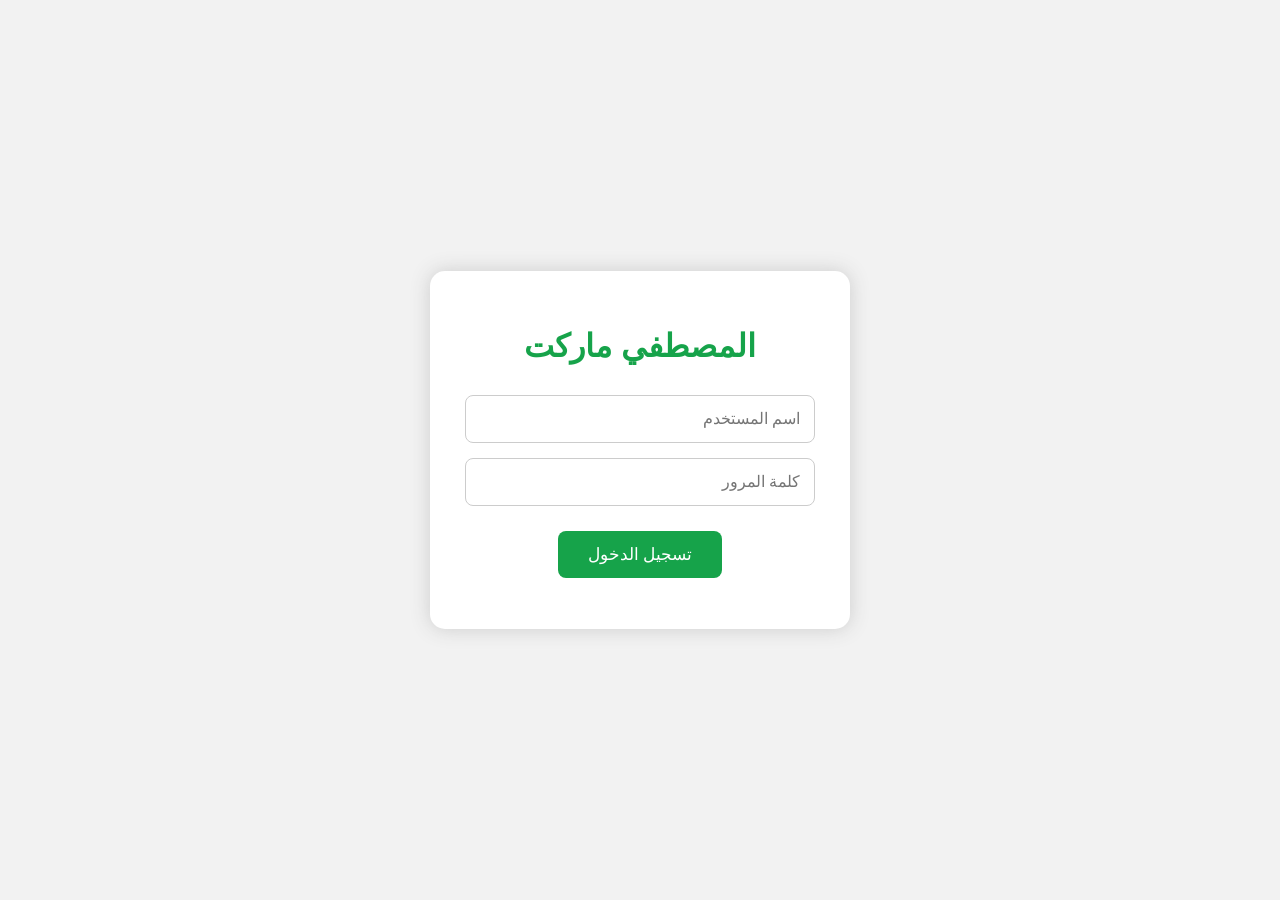
==== index.html @ 087a74c9 "Add files via upload" ====
<!DOCTYPE html>
<html lang="ar" dir="rtl">

<head>
    <meta charset="UTF-8">
    <meta name="viewport" content="width=device-width, initial-scale=1.0">

    <title>المصطفي ماركت</title>

    <link rel="icon" type="image/png" href="sky.png">
    <link rel="stylesheet" href="style.css">
</head>

<body>

    <div class="login-box">

        <h1>المصطفي ماركت</h1>

        <input
            type="text"
            id="username"
            placeholder="اسم المستخدم"
        >

        <input
            type="password"
            id="password"
            placeholder="كلمة المرور"
        >

        <button onclick="login()">
            تسجيل الدخول
        </button>

        <p id="message"></p>

    </div>

    <script src="script.js"></script>

</body>

</html>
---- style.css ----
body {
    margin: 0;
    font-family: Arial, sans-serif;
    background-color: #f2f2f2;

    min-height: 100vh;

    display: flex;
    justify-content: center;
    align-items: center;
}

.login-box {
    background-color: white;
    width: 350px;
    padding: 35px;
    border-radius: 15px;
    box-shadow: 0 0 20px #ccc;
    text-align: center;
}

.login-box h1 {
    color: #16a34a;
    margin-bottom: 30px;
}

input {
    display: block;
    width: 100%;
    box-sizing: border-box;
    margin: 15px 0;
    padding: 14px;
    font-size: 16px;
    border: 1px solid #ccc;
    border-radius: 8px;
    outline: none;
}

input:focus {
    border-color: #16a34a;
}

button {
    background-color: #16a34a;
    color: white;
    border: none;
    padding: 13px 30px;
    font-size: 17px;
    border-radius: 8px;
    cursor: pointer;
    margin-top: 10px;
}

button:hover {
    background-color: #15803d;
}

#message {
    margin-top: 15px;
}
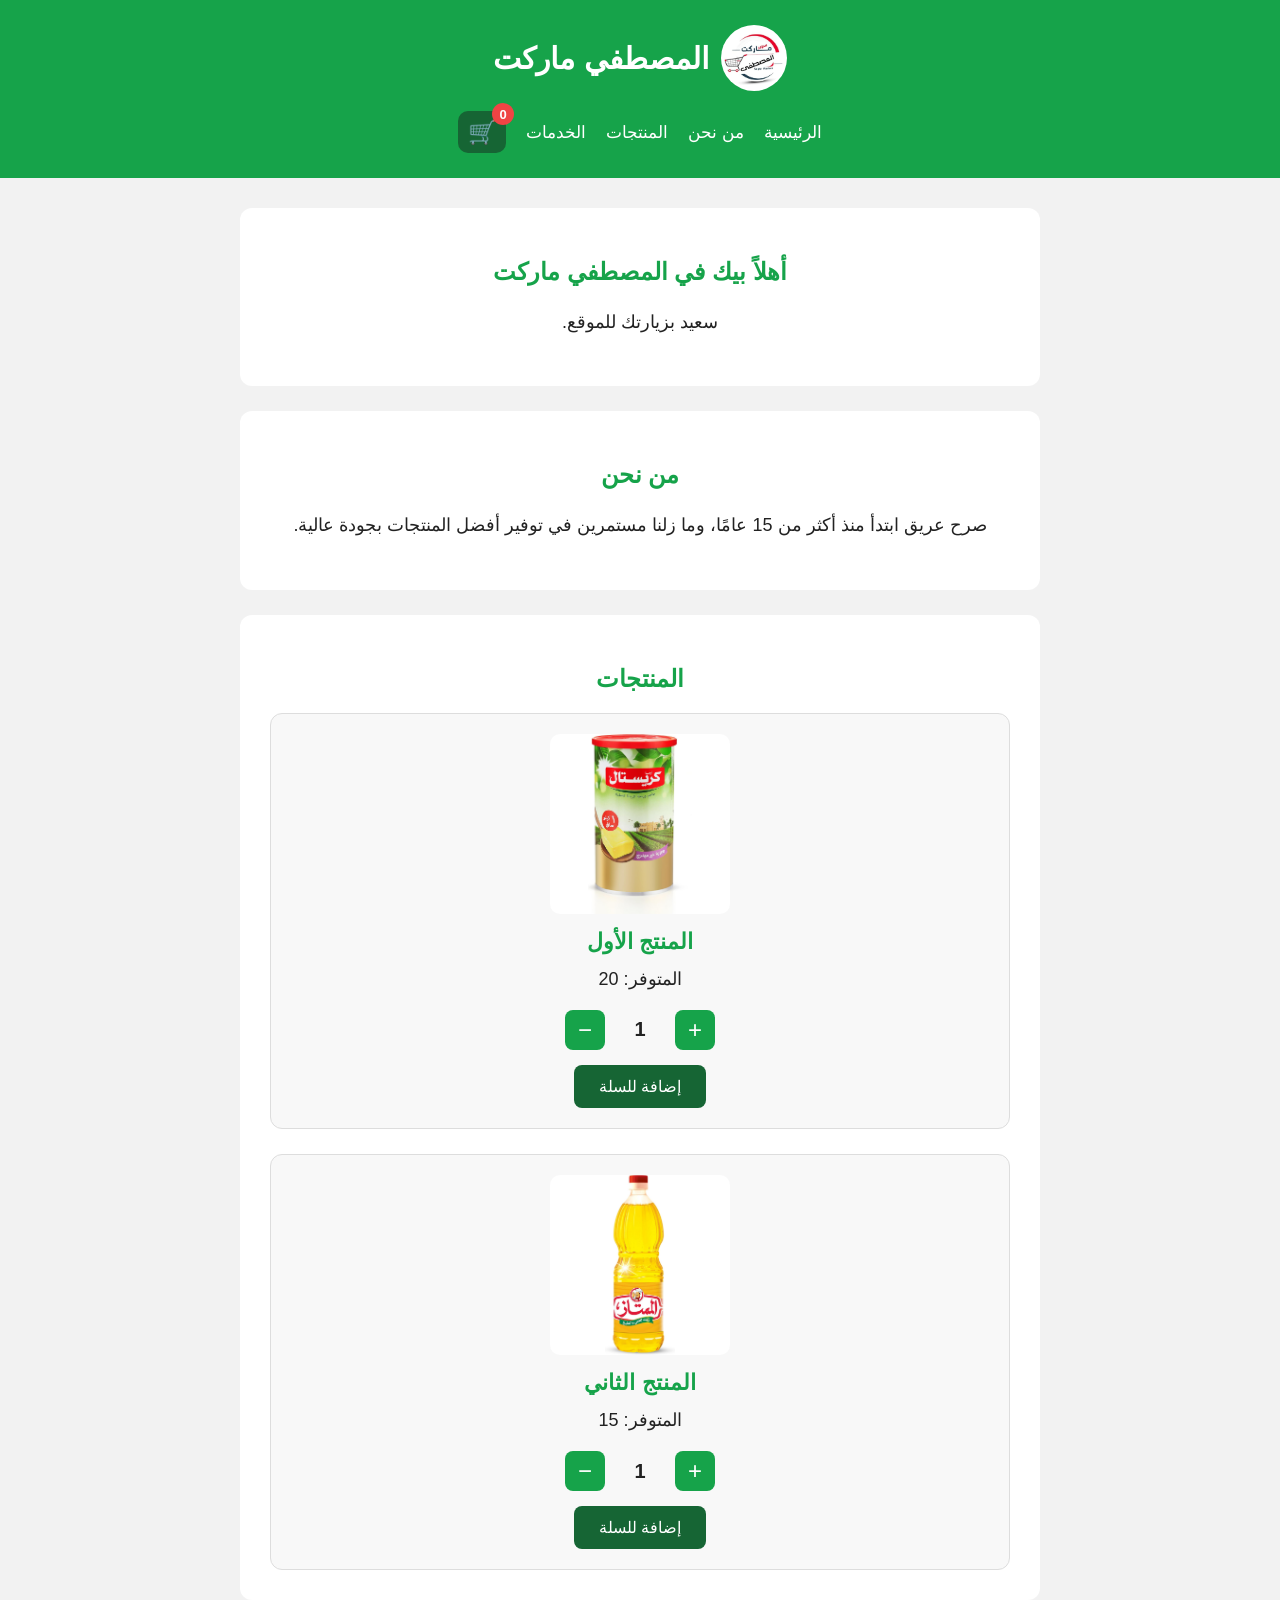
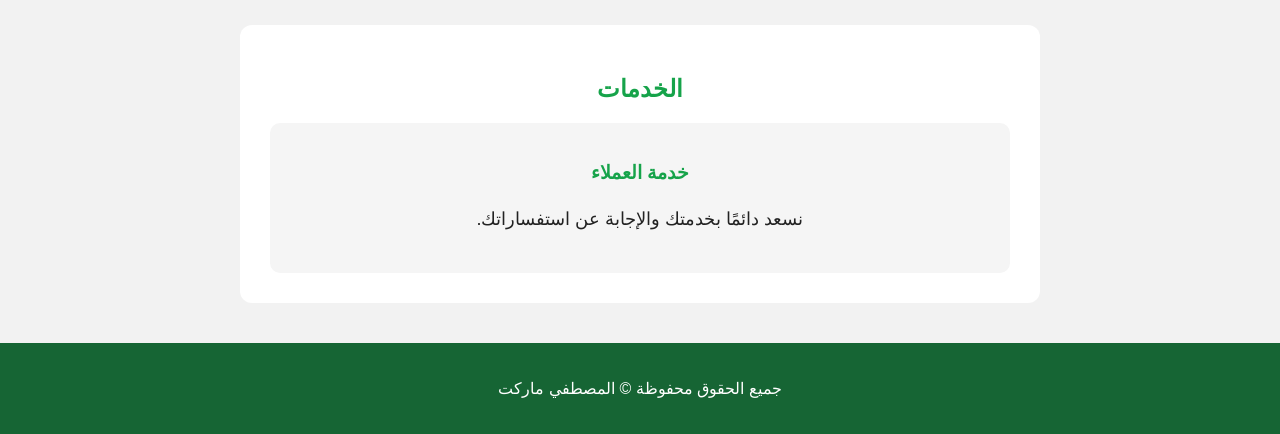
==== commit c1156ed0: "Add files via upload" ====
--- a/index.html
+++ b/index.html
@@ -7,37 +7,753 @@
 
     <title>المصطفي ماركت</title>
 
-    <link rel="icon" type="image/png" href="sky.png">
-    <link rel="stylesheet" href="style.css">
+    <link rel="stylesheet" href="home.css">
 </head>
 
 <body>
 
-    <div class="login-box">
-
-        <h1>المصطفي ماركت</h1>
-
-        <input
-            type="text"
-            id="username"
-            placeholder="اسم المستخدم"
+    <!-- =========================
+         رأس الموقع
+    ========================== -->
+
+    <header>
+
+        <div class="site-title">
+
+            <img
+                src="logo.png"
+                alt="لوجو المصطفي ماركت"
+            >
+
+            <h1>
+                المصطفي ماركت
+            </h1>
+
+        </div>
+
+
+        <nav>
+
+            <a href="#home">
+                الرئيسية
+            </a>
+
+            <a href="#about">
+                من نحن
+            </a>
+
+            <a href="#products">
+                المنتجات
+            </a>
+
+            <a href="#services">
+                الخدمات
+            </a>
+
+
+            <!-- السلة -->
+
+            <button
+                class="cart-icon"
+                onclick="openCart()"
+            >
+
+                🛒
+
+                <span id="cart-count">
+                    0
+                </span>
+
+            </button>
+
+        </nav>
+
+    </header>
+
+
+    <main>
+
+        <!-- =========================
+             الرئيسية
+        ========================== -->
+
+        <section
+            id="home"
+            class="box"
         >
 
-        <input
-            type="password"
-            id="password"
-            placeholder="كلمة المرور"
+            <h2>
+                أهلاً بيك في المصطفي ماركت
+            </h2>
+
+            <p>
+                سعيد بزيارتك للموقع.
+            </p>
+
+        </section>
+
+
+        <!-- =========================
+             من نحن
+        ========================== -->
+
+        <section
+            id="about"
+            class="box"
         >
 
-        <button onclick="login()">
-            تسجيل الدخول
-        </button>
-
-        <p id="message"></p>
+            <h2>
+                من نحن
+            </h2>
+
+            <p>
+                صرح عريق ابتدأ منذ أكثر من 15 عامًا،
+                وما زلنا مستمرين في توفير أفضل المنتجات بجودة عالية.
+            </p>
+
+        </section>
+
+
+        <!-- =========================
+             المنتجات
+        ========================== -->
+
+        <section
+            id="products"
+            class="box"
+        >
+
+            <h2>
+                المنتجات
+            </h2>
+
+
+            <div class="products-container">
+
+
+                <!-- المنتج الأول -->
+
+                <div class="product">
+
+                    <img
+                        src="product1.jpg"
+                        alt="المنتج الأول"
+                    >
+
+                    <h3>
+                        المنتج الأول
+                    </h3>
+
+                    <p class="stock-text">
+
+                        المتوفر:
+
+                        <span id="stock-product1">
+                            20
+                        </span>
+
+                    </p>
+
+
+                    <div class="quantity">
+
+                        <button
+                            onclick="changeQuantity('product1', 1)"
+                        >
+                            +
+                        </button>
+
+                        <span id="product1-quantity">
+                            1
+                        </span>
+
+                        <button
+                            onclick="changeQuantity('product1', -1)"
+                        >
+                            −
+                        </button>
+
+                    </div>
+
+
+                    <button
+                        class="cart-button"
+                        onclick="addToCart(
+                            'product1',
+                            'المنتج الأول',
+                            'product1.jpg'
+                        )"
+                    >
+                        إضافة للسلة
+                    </button>
+
+                </div>
+
+
+                <!-- المنتج الثاني -->
+
+                <div class="product">
+
+                    <img
+                        src="product2.jpg"
+                        alt="المنتج الثاني"
+                    >
+
+                    <h3>
+                        المنتج الثاني
+                    </h3>
+
+                    <p class="stock-text">
+
+                        المتوفر:
+
+                        <span id="stock-product2">
+                            15
+                        </span>
+
+                    </p>
+
+
+                    <div class="quantity">
+
+                        <button
+                            onclick="changeQuantity('product2', 1)"
+                        >
+                            +
+                        </button>
+
+                        <span id="product2-quantity">
+                            1
+                        </span>
+
+                        <button
+                            onclick="changeQuantity('product2', -1)"
+                        >
+                            −
+                        </button>
+
+                    </div>
+
+
+                    <button
+                        class="cart-button"
+                        onclick="addToCart(
+                            'product2',
+                            'المنتج الثاني',
+                            'product2.jpg'
+                        )"
+                    >
+                        إضافة للسلة
+                    </button>
+
+                </div>
+
+            </div>
+
+        </section>
+
+
+        <!-- =========================
+             الخدمات
+        ========================== -->
+
+        <section
+            id="services"
+            class="box"
+        >
+
+            <h2>
+                الخدمات
+            </h2>
+
+            <div class="service">
+
+                <h3>
+                    خدمة العملاء
+                </h3>
+
+                <p>
+                    نسعد دائمًا بخدمتك والإجابة عن استفساراتك.
+                </p>
+
+            </div>
+
+        </section>
+
+    </main>
+
+
+    <!-- =========================
+         نافذة السلة
+    ========================== -->
+
+    <div
+        id="cart-overlay"
+        class="cart-overlay"
+    >
+
+        <div class="cart-window">
+
+
+            <div class="cart-header">
+
+                <h2>
+                    🛒 سلة المشتريات
+                </h2>
+
+                <button
+                    class="close-cart"
+                    onclick="closeCart()"
+                >
+                    ×
+                </button>
+
+            </div>
+
+
+            <div id="cart-items">
+
+                <p class="empty-cart">
+                    السلة فارغة حاليًا
+                </p>
+
+            </div>
+
+
+            <div class="cart-total">
+
+                إجمالي القطع:
+
+                <span id="total-items">
+                    0
+                </span>
+
+            </div>
+
+        </div>
 
     </div>
 
-    <script src="script.js"></script>
+
+    <!-- =========================
+         Footer
+    ========================== -->
+
+    <footer>
+
+        <p>
+            جميع الحقوق محفوظة © المصطفي ماركت
+        </p>
+
+    </footer>
+
+
+    <!-- =========================
+         JavaScript
+    ========================== -->
+
+    <script>
+
+        let cart = {};
+
+
+        // =========================
+        // تغيير الكمية
+        // =========================
+
+        function changeQuantity(
+            productId,
+            amount
+        ) {
+
+            const quantityElement =
+                document.getElementById(
+                    productId + "-quantity"
+                );
+
+            const stockElement =
+                document.getElementById(
+                    "stock-" + productId
+                );
+
+
+            let quantity =
+                parseInt(
+                    quantityElement.textContent
+                );
+
+
+            let stock =
+                parseInt(
+                    stockElement.textContent
+                );
+
+
+            quantity += amount;
+
+
+            if (quantity < 1) {
+
+                quantity = 1;
+
+            }
+
+
+            if (
+                stock > 0 &&
+                quantity > stock
+            ) {
+
+                quantity = stock;
+
+            }
+
+
+            quantityElement.textContent =
+                quantity;
+
+        }
+
+
+        // =========================
+        // إضافة للسلة
+        // =========================
+
+        function addToCart(
+            productId,
+            productName,
+            productImage
+        ) {
+
+            const quantityElement =
+                document.getElementById(
+                    productId + "-quantity"
+                );
+
+
+            const stockElement =
+                document.getElementById(
+                    "stock-" + productId
+                );
+
+
+            let quantity =
+                parseInt(
+                    quantityElement.textContent
+                );
+
+
+            let stock =
+                parseInt(
+                    stockElement.textContent
+                );
+
+
+            if (stock <= 0) {
+
+                alert(
+                    "هذا المنتج غير متوفر حاليًا."
+                );
+
+                return;
+
+            }
+
+
+            if (quantity > stock) {
+
+                alert(
+                    "الكمية المطلوبة أكبر من المتوفر."
+                );
+
+                return;
+
+            }
+
+
+            // إنقاص المخزون
+
+            stock -= quantity;
+
+            stockElement.textContent =
+                stock;
+
+
+            // إضافة المنتج للسلة
+
+            if (cart[productId]) {
+
+                cart[productId].quantity +=
+                    quantity;
+
+            } else {
+
+                cart[productId] = {
+
+                    name: productName,
+
+                    image: productImage,
+
+                    quantity: quantity
+
+                };
+
+            }
+
+
+            // إعادة الكمية إلى 1
+
+            quantityElement.textContent =
+                1;
+
+
+            updateCart();
+
+
+            // المنتج خلص
+
+            if (stock === 0) {
+
+                stockElement.parentElement.innerHTML =
+                    "<strong class='out-of-stock'>غير متوفر</strong>";
+
+            }
+
+            // لا يتم فتح السلة تلقائيًا
+
+        }
+
+
+        // =========================
+        // حذف من السلة
+        // =========================
+
+        function removeFromCart(productId) {
+
+            if (!cart[productId]) {
+
+                return;
+
+            }
+
+
+            const removedQuantity =
+                cart[productId].quantity;
+
+
+            const stockElement =
+                document.getElementById(
+                    "stock-" + productId
+                );
+
+
+            if (stockElement) {
+
+                let currentStock =
+                    parseInt(
+                        stockElement.textContent
+                    );
+
+
+                currentStock +=
+                    removedQuantity;
+
+
+                stockElement.textContent =
+                    currentStock;
+
+            }
+
+
+            delete cart[productId];
+
+
+            updateCart();
+
+        }
+
+
+        // =========================
+        // تحديث السلة
+        // =========================
+
+        function updateCart() {
+
+            const cartItems =
+                document.getElementById(
+                    "cart-items"
+                );
+
+
+            const cartCount =
+                document.getElementById(
+                    "cart-count"
+                );
+
+
+            const totalItems =
+                document.getElementById(
+                    "total-items"
+                );
+
+
+            cartItems.innerHTML = "";
+
+
+            let total = 0;
+
+            let numberOfProducts = 0;
+
+
+            for (
+                const productId in cart
+            ) {
+
+                const item =
+                    cart[productId];
+
+
+                total +=
+                    item.quantity;
+
+
+                numberOfProducts++;
+
+
+                const cartItem =
+                    document.createElement(
+                        "div"
+                    );
+
+
+                cartItem.className =
+                    "cart-item";
+
+
+                cartItem.innerHTML = `
+
+                    <img
+                        src="${item.image}"
+                        alt="${item.name}"
+                        class="cart-product-image"
+                    >
+
+                    <div class="cart-product-info">
+
+                        <h3>
+                            ${item.name}
+                        </h3>
+
+                        <p>
+                            العدد:
+
+                            <strong>
+                                ${item.quantity}
+                            </strong>
+                        </p>
+
+                    </div>
+
+                    <button
+                        class="remove-button"
+                        onclick="removeFromCart('${productId}')"
+                    >
+                        حذف
+                    </button>
+
+                `;
+
+
+                cartItems.appendChild(
+                    cartItem
+                );
+
+            }
+
+
+            cartCount.textContent =
+                total;
+
+
+            totalItems.textContent =
+                total;
+
+
+            if (
+                numberOfProducts === 0
+            ) {
+
+                cartItems.innerHTML = `
+
+                    <p class="empty-cart">
+                        السلة فارغة حاليًا
+                    </p>
+
+                `;
+
+            }
+
+        }
+
+
+        // =========================
+        // فتح السلة
+        // =========================
+
+        function openCart() {
+
+            document
+                .getElementById(
+                    "cart-overlay"
+                )
+                .classList.add(
+                    "show"
+                );
+
+        }
+
+
+        // =========================
+        // إغلاق السلة
+        // =========================
+
+        function closeCart() {
+
+            document
+                .getElementById(
+                    "cart-overlay"
+                )
+                .classList.remove(
+                    "show"
+                );
+
+        }
+
+
+        // =========================
+        // إغلاق السلة عند الضغط خارجها
+        // =========================
+
+        document
+            .getElementById(
+                "cart-overlay"
+            )
+            .addEventListener(
+                "click",
+                function(event) {
+
+                    if (
+                        event.target === this
+                    ) {
+
+                        closeCart();
+
+                    }
+
+                }
+            );
+
+    </script>
 
 </body>
 
--- a/home.css
+++ b/home.css
@@ -0,0 +1,743 @@
+body {
+    margin: 0;
+
+    font-family: Arial, sans-serif;
+
+    background-color: #f2f2f2;
+
+    color: #222;
+}
+
+
+/* =========================
+   اسم الموقع + اللوجو
+========================= */
+
+.site-title {
+
+    display: flex;
+
+    justify-content: center;
+
+    align-items: center;
+
+    gap: 12px;
+
+    margin-bottom: 20px;
+}
+
+
+.site-title img {
+
+    width: 60px;
+
+    height: 60px;
+
+    object-fit: contain;
+
+    border-radius: 50%;
+
+    background-color: white;
+
+    padding: 3px;
+
+}
+
+
+.site-title h1 {
+
+    margin: 0;
+
+    font-size: 30px;
+
+}
+
+
+/* =========================
+   رأس الموقع
+========================= */
+
+header {
+
+    background-color: #16a34a;
+
+    color: white;
+
+    text-align: center;
+
+    padding: 25px;
+
+}
+
+
+/* =========================
+   القائمة
+========================= */
+
+nav {
+
+    display: flex;
+
+    justify-content: center;
+
+    align-items: center;
+
+    gap: 20px;
+
+    flex-wrap: wrap;
+
+}
+
+
+nav a {
+
+    color: white;
+
+    text-decoration: none;
+
+    font-size: 17px;
+
+}
+
+
+nav a:hover {
+
+    text-decoration: underline;
+
+}
+
+
+/* =========================
+   أيقونة السلة
+========================= */
+
+.cart-icon {
+
+    position: relative;
+
+    background-color: #166534;
+
+    color: white;
+
+    border: none;
+
+    width: 48px;
+
+    height: 42px;
+
+    border-radius: 10px;
+
+    font-size: 23px;
+
+    cursor: pointer;
+
+}
+
+
+.cart-icon:hover {
+
+    background-color: #14532d;
+
+}
+
+
+#cart-count {
+
+    position: absolute;
+
+    top: -8px;
+
+    right: -8px;
+
+    background-color: #ef4444;
+
+    color: white;
+
+    width: 22px;
+
+    height: 22px;
+
+    border-radius: 50%;
+
+    font-size: 13px;
+
+    display: flex;
+
+    align-items: center;
+
+    justify-content: center;
+
+    font-weight: bold;
+
+}
+
+
+/* =========================
+   محتوى الموقع
+========================= */
+
+main {
+
+    width: 90%;
+
+    max-width: 800px;
+
+    margin: 30px auto;
+
+}
+
+
+/* =========================
+   الأقسام
+========================= */
+
+.box {
+
+    background-color: white;
+
+    padding: 30px;
+
+    margin-bottom: 25px;
+
+    border-radius: 12px;
+
+    text-align: center;
+
+}
+
+
+.box h2 {
+
+    color: #16a34a;
+
+    margin-bottom: 20px;
+
+}
+
+
+.box p {
+
+    font-size: 18px;
+
+    line-height: 1.8;
+
+}
+
+
+/* =========================
+   المنتجات
+========================= */
+
+.products-container {
+
+    display: flex;
+
+    flex-direction: column;
+
+    gap: 25px;
+
+}
+
+
+.product {
+
+    background-color: #f8f8f8;
+
+    padding: 20px;
+
+    border-radius: 12px;
+
+    border: 1px solid #ddd;
+
+}
+
+
+.product img {
+
+    width: 180px;
+
+    height: 180px;
+
+    object-fit: contain;
+
+    display: block;
+
+    margin: auto;
+
+    border-radius: 10px;
+
+    background-color: white;
+
+}
+
+
+.product h3 {
+
+    color: #16a34a;
+
+    font-size: 22px;
+
+    margin: 15px 0 8px;
+
+}
+
+
+.stock-text {
+
+    margin: 5px 0;
+
+}
+
+
+.out-of-stock {
+
+    color: red;
+
+}
+
+
+/* =========================
+   الكمية
+========================= */
+
+.quantity {
+
+    display: flex;
+
+    justify-content: center;
+
+    align-items: center;
+
+    gap: 15px;
+
+    margin: 15px 0;
+
+}
+
+
+.quantity button {
+
+    width: 40px;
+
+    height: 40px;
+
+    border: none;
+
+    border-radius: 8px;
+
+    background-color: #16a34a;
+
+    color: white;
+
+    font-size: 24px;
+
+    cursor: pointer;
+
+}
+
+
+.quantity button:hover {
+
+    background-color: #15803d;
+
+}
+
+
+.quantity span {
+
+    min-width: 40px;
+
+    font-size: 20px;
+
+    font-weight: bold;
+
+}
+
+
+/* =========================
+   إضافة للسلة
+========================= */
+
+.cart-button {
+
+    background-color: #166534;
+
+    color: white;
+
+    border: none;
+
+    padding: 12px 25px;
+
+    border-radius: 8px;
+
+    font-size: 16px;
+
+    cursor: pointer;
+
+}
+
+
+.cart-button:hover {
+
+    background-color: #14532d;
+
+}
+
+
+/* =========================
+   خلفية السلة
+========================= */
+
+.cart-overlay {
+
+    position: fixed;
+
+    top: 0;
+
+    right: 0;
+
+    bottom: 0;
+
+    left: 0;
+
+    background-color: rgba(0, 0, 0, 0.55);
+
+    display: none;
+
+    justify-content: center;
+
+    align-items: center;
+
+    z-index: 1000;
+
+}
+
+
+.cart-overlay.show {
+
+    display: flex;
+
+}
+
+
+/* =========================
+   نافذة السلة
+========================= */
+
+.cart-window {
+
+    background-color: white;
+
+    width: 90%;
+
+    max-width: 550px;
+
+    max-height: 80vh;
+
+    overflow-y: auto;
+
+    border-radius: 15px;
+
+    padding: 25px;
+
+    box-shadow:
+        0 10px 30px
+        rgba(0, 0, 0, 0.25);
+
+}
+
+
+.cart-header {
+
+    display: flex;
+
+    justify-content: space-between;
+
+    align-items: center;
+
+    border-bottom: 1px solid #ddd;
+
+    padding-bottom: 15px;
+
+    margin-bottom: 20px;
+
+}
+
+
+.cart-header h2 {
+
+    color: #16a34a;
+
+    margin: 0;
+
+}
+
+
+/* =========================
+   إغلاق السلة
+========================= */
+
+.close-cart {
+
+    width: 40px;
+
+    height: 40px;
+
+    border: none;
+
+    border-radius: 50%;
+
+    background-color: #ef4444;
+
+    color: white;
+
+    font-size: 25px;
+
+    cursor: pointer;
+
+}
+
+
+.close-cart:hover {
+
+    background-color: #dc2626;
+
+}
+
+
+/* =========================
+   المنتجات داخل السلة
+========================= */
+
+.cart-item {
+
+    display: flex;
+
+    align-items: center;
+
+    gap: 15px;
+
+    background-color: #f5f5f5;
+
+    padding: 12px;
+
+    margin-bottom: 12px;
+
+    border-radius: 10px;
+
+}
+
+
+.cart-product-image {
+
+    width: 80px;
+
+    height: 80px;
+
+    object-fit: contain;
+
+    background-color: white;
+
+    border-radius: 8px;
+
+    border: 1px solid #ddd;
+
+    flex-shrink: 0;
+
+}
+
+
+.cart-product-info {
+
+    flex: 1;
+
+    text-align: right;
+
+}
+
+
+.cart-product-info h3 {
+
+    color: #166534;
+
+    margin: 0 0 8px;
+
+    font-size: 18px;
+
+}
+
+
+.cart-product-info p {
+
+    margin: 0;
+
+    font-size: 16px;
+
+}
+
+
+/* =========================
+   حذف المنتج
+========================= */
+
+.remove-button {
+
+    background-color: #dc2626;
+
+    color: white;
+
+    border: none;
+
+    padding: 8px 14px;
+
+    border-radius: 7px;
+
+    cursor: pointer;
+
+    font-size: 14px;
+
+    flex-shrink: 0;
+
+}
+
+
+.remove-button:hover {
+
+    background-color: #b91c1c;
+
+}
+
+
+/* =========================
+   السلة فارغة
+========================= */
+
+.empty-cart {
+
+    color: #777;
+
+    text-align: center;
+
+}
+
+
+/* =========================
+   إجمالي السلة
+========================= */
+
+.cart-total {
+
+    background-color: #dcfce7;
+
+    color: #166534;
+
+    padding: 15px;
+
+    border-radius: 10px;
+
+    margin-top: 20px;
+
+    text-align: center;
+
+    font-size: 18px;
+
+    font-weight: bold;
+
+}
+
+
+/* =========================
+   الخدمات
+========================= */
+
+.service {
+
+    background-color: #f5f5f5;
+
+    padding: 20px;
+
+    margin-top: 20px;
+
+    border-radius: 10px;
+
+}
+
+
+.service h3 {
+
+    color: #16a34a;
+
+}
+
+
+/* =========================
+   Footer
+========================= */
+
+footer {
+
+    background-color: #166534;
+
+    color: white;
+
+    text-align: center;
+
+    padding: 20px;
+
+    margin-top: 40px;
+
+}
+
+
+/* =========================
+   الموبايل
+========================= */
+
+@media (max-width: 600px) {
+
+    .site-title h1 {
+
+        font-size: 24px;
+
+    }
+
+
+    .site-title img {
+
+        width: 50px;
+
+        height: 50px;
+
+    }
+
+
+    nav {
+
+        gap: 12px;
+
+    }
+
+
+    nav a {
+
+        font-size: 15px;
+
+    }
+
+
+    .cart-item {
+
+        gap: 8px;
+
+    }
+
+
+    .cart-product-image {
+
+        width: 65px;
+
+        height: 65px;
+
+    }
+
+}
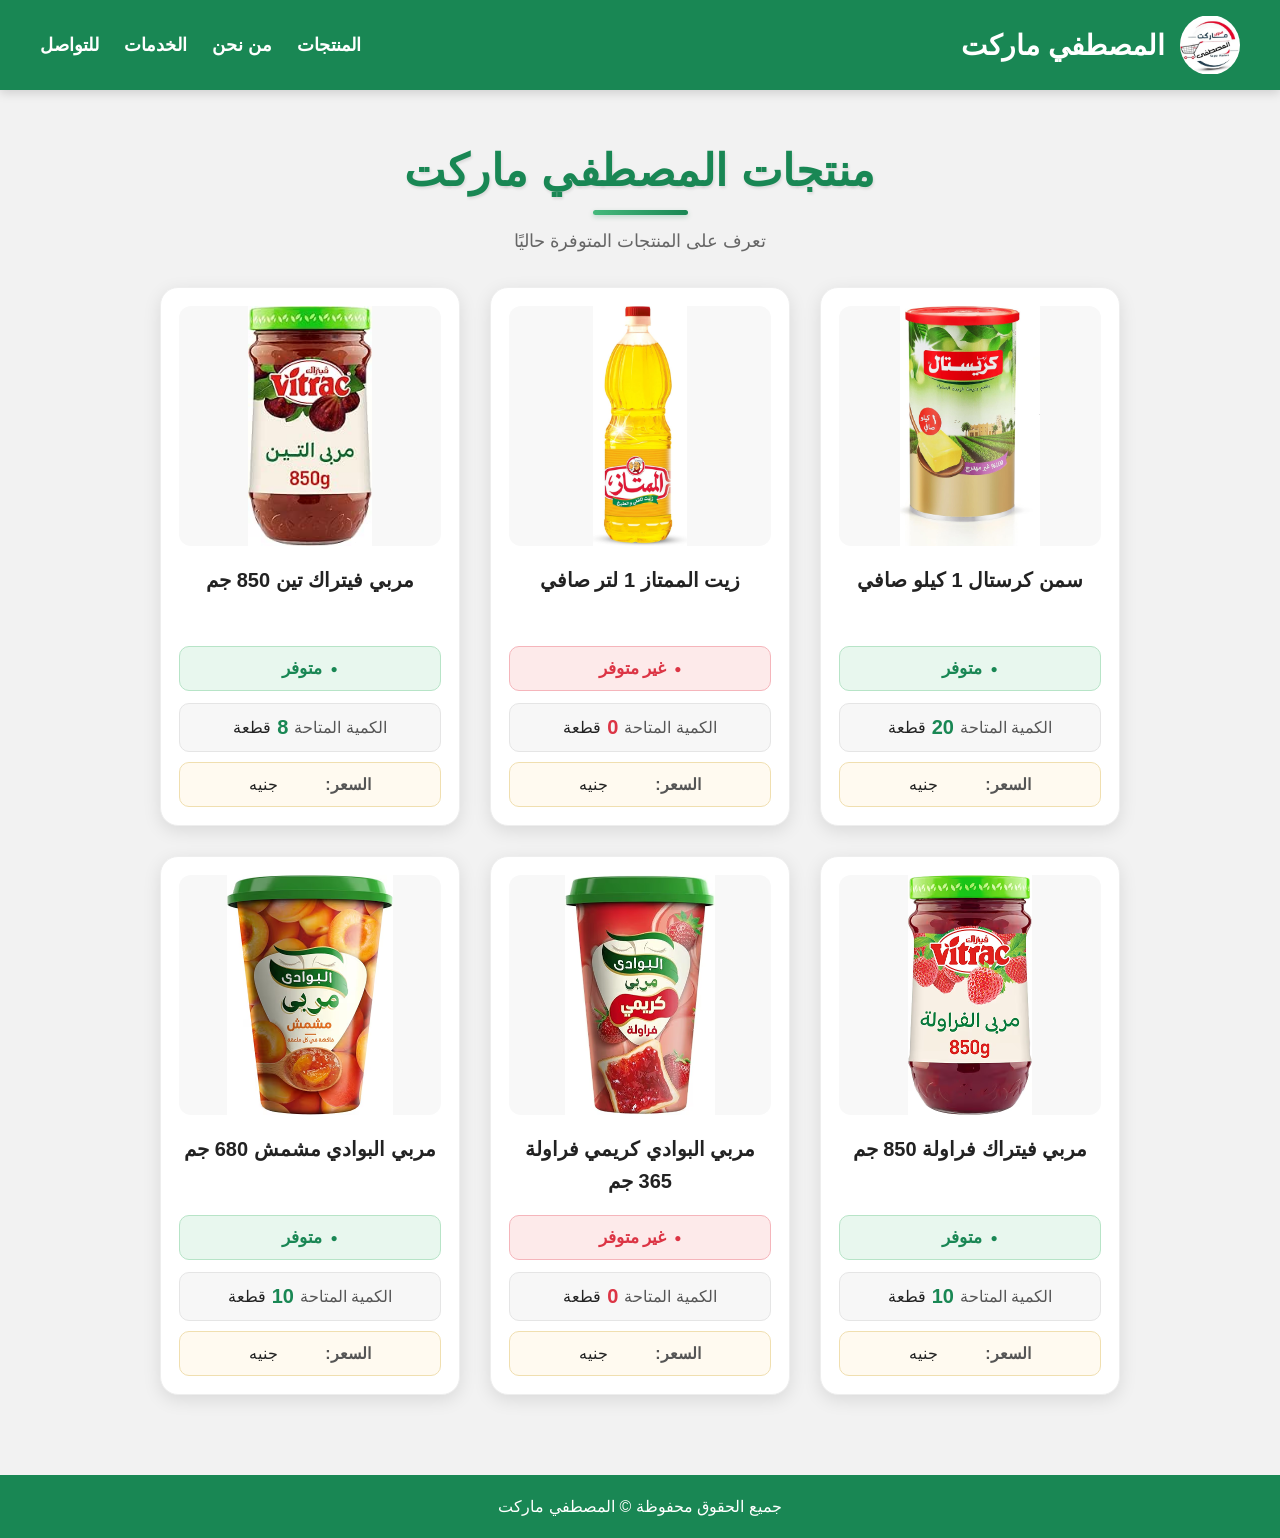
==== commit 2359d892: "Add files via upload" ====
--- a/index.html
+++ b/index.html
@@ -2,15 +2,33 @@
 <html lang="ar" dir="rtl">
 
 <head>
+
     <meta charset="UTF-8">
-    <meta name="viewport" content="width=device-width, initial-scale=1.0">
+
+    <meta
+        name="viewport"
+        content="width=device-width, initial-scale=1.0"
+    >
 
     <title>المصطفي ماركت</title>
 
-    <link rel="stylesheet" href="home.css">
+    <!-- أيقونة الموقع في علامة التبويب -->
+    <link
+        rel="icon"
+        type="image/png"
+        href="logo.png"
+    >
+
+    <link
+        rel="stylesheet"
+        href="home.css"
+    >
+
 </head>
 
+
 <body>
+
 
     <!-- =========================
          رأس الموقع
@@ -34,100 +52,61 @@
 
         <nav>
 
-            <a href="#home">
-                الرئيسية
-            </a>
-
-            <a href="#about">
-                من نحن
-            </a>
-
             <a href="#products">
                 المنتجات
             </a>
 
-            <a href="#services">
+
+            <a
+                href="javascript:void(0)"
+                onclick="openAbout()"
+            >
+                من نحن
+            </a>
+
+
+            <a
+                href="javascript:void(0)"
+                onclick="openServices()"
+            >
                 الخدمات
             </a>
 
 
-            <!-- السلة -->
-
-            <button
-                class="cart-icon"
-                onclick="openCart()"
+            <a
+                href="javascript:void(0)"
+                onclick="openContact()"
             >
-
-                🛒
-
-                <span id="cart-count">
-                    0
-                </span>
-
-            </button>
+                للتواصل
+            </a>
 
         </nav>
 
     </header>
 
 
+
+    <!-- =========================
+         المنتجات
+    ========================== -->
+
     <main>
-
-        <!-- =========================
-             الرئيسية
-        ========================== -->
-
-        <section
-            id="home"
-            class="box"
-        >
-
-            <h2>
-                أهلاً بيك في المصطفي ماركت
-            </h2>
-
-            <p>
-                سعيد بزيارتك للموقع.
-            </p>
-
-        </section>
-
-
-        <!-- =========================
-             من نحن
-        ========================== -->
-
-        <section
-            id="about"
-            class="box"
-        >
-
-            <h2>
-                من نحن
-            </h2>
-
-            <p>
-                صرح عريق ابتدأ منذ أكثر من 15 عامًا،
-                وما زلنا مستمرين في توفير أفضل المنتجات بجودة عالية.
-            </p>
-
-        </section>
-
-
-        <!-- =========================
-             المنتجات
-        ========================== -->
 
         <section
             id="products"
-            class="box"
+            class="products-section"
         >
 
             <h2>
-                المنتجات
+                منتجات المصطفي ماركت
             </h2>
 
 
+            <p class="products-description">
+                تعرف على المنتجات المتوفرة حاليًا
+            </p>
+
+
             <div class="products-container">
 
 
@@ -135,175 +114,403 @@
 
                 <div class="product">
 
-                    <img
-                        src="product1.jpg"
-                        alt="المنتج الأول"
+                    <div class="product-image">
+
+                        <img
+                            src="product1.jpg"
+                            alt="سمن كرستال 1 كيلو صافي"
+                        >
+
+                    </div>
+
+
+                    <h3>
+                        سمن كرستال 1 كيلو صافي
+                    </h3>
+
+
+                    <div
+                        id="status-product1"
+                        class="availability"
                     >
+                    </div>
+
+
+                    <div class="stock-box">
+
+                        <span class="stock-label">
+                            الكمية المتاحة
+                        </span>
+
+                        <strong id="stock-product1">
+                            20
+                        </strong>
+
+                        <span>
+                            قطعة
+                        </span>
+
+                    </div>
+
+
+                    <div class="price-box">
+
+                        <span class="price-label">
+                            السعر:
+                        </span>
+
+                        <strong class="product-price">
+                        </strong>
+
+                        <span>
+                            جنيه
+                        </span>
+
+                    </div>
+
+                </div>
+
+
+
+                <!-- المنتج الثاني -->
+
+                <div class="product">
+
+                    <div class="product-image">
+
+                        <img
+                            src="product2.jpg"
+                            alt="زيت الممتاز 1 لتر صافي"
+                        >
+
+                    </div>
+
 
                     <h3>
-                        المنتج الأول
+                        زيت الممتاز 1 لتر صافي
                     </h3>
 
-                    <p class="stock-text">
-
-                        المتوفر:
-
-                        <span id="stock-product1">
-                            20
-                        </span>
-
-                    </p>
-
-
-                    <div class="quantity">
-
-                        <button
-                            onclick="changeQuantity('product1', 1)"
+
+                    <div
+                        id="status-product2"
+                        class="availability"
+                    >
+                    </div>
+
+
+                    <div class="stock-box">
+
+                        <span class="stock-label">
+                            الكمية المتاحة
+                        </span>
+
+                        <strong id="stock-product2">
+                            0
+                        </strong>
+
+                        <span>
+                            قطعة
+                        </span>
+
+                    </div>
+
+
+                    <div class="price-box">
+
+                        <span class="price-label">
+                            السعر:
+                        </span>
+
+                        <strong class="product-price">
+                        </strong>
+
+                        <span>
+                            جنيه
+                        </span>
+
+                    </div>
+
+                </div>
+
+
+
+                <!-- المنتج الثالث -->
+
+                <div class="product">
+
+                    <div class="product-image">
+
+                        <img
+                            src="product3.jpg"
+                            alt="مربي فيتراك تين 850 جم"
                         >
-                            +
-                        </button>
-
-                        <span id="product1-quantity">
-                            1
-                        </span>
-
-                        <button
-                            onclick="changeQuantity('product1', -1)"
+
+                    </div>
+
+
+                    <h3>
+                        مربي فيتراك تين 850 جم
+                    </h3>
+
+
+                    <div
+                        id="status-product3"
+                        class="availability"
+                    >
+                    </div>
+
+
+                    <div class="stock-box">
+
+                        <span class="stock-label">
+                            الكمية المتاحة
+                        </span>
+
+                        <strong id="stock-product3">
+                            8
+                        </strong>
+
+                        <span>
+                            قطعة
+                        </span>
+
+                    </div>
+
+
+                    <div class="price-box">
+
+                        <span class="price-label">
+                            السعر:
+                        </span>
+
+                        <strong class="product-price">
+                        </strong>
+
+                        <span>
+                            جنيه
+                        </span>
+
+                    </div>
+
+                </div>
+
+
+
+                <!-- المنتج الرابع -->
+
+                <div class="product">
+
+                    <div class="product-image">
+
+                        <img
+                            src="product4.jpg"
+                            alt="مربي فيتراك فراولة 850 جم"
                         >
-                            −
-                        </button>
-
-                    </div>
-
-
-                    <button
-                        class="cart-button"
-                        onclick="addToCart(
-                            'product1',
-                            'المنتج الأول',
-                            'product1.jpg'
-                        )"
+
+                    </div>
+
+
+                    <h3>
+                        مربي فيتراك فراولة 850 جم
+                    </h3>
+
+
+                    <div
+                        id="status-product4"
+                        class="availability"
                     >
-                        إضافة للسلة
-                    </button>
-
-                </div>
-
-
-                <!-- المنتج الثاني -->
+                    </div>
+
+
+                    <div class="stock-box">
+
+                        <span class="stock-label">
+                            الكمية المتاحة
+                        </span>
+
+                        <strong id="stock-product4">
+                            10
+                        </strong>
+
+                        <span>
+                            قطعة
+                        </span>
+
+                    </div>
+
+
+                    <div class="price-box">
+
+                        <span class="price-label">
+                            السعر:
+                        </span>
+
+                        <strong class="product-price">
+                        </strong>
+
+                        <span>
+                            جنيه
+                        </span>
+
+                    </div>
+
+                </div>
+
+
+
+                <!-- المنتج الخامس -->
 
                 <div class="product">
 
-                    <img
-                        src="product2.jpg"
-                        alt="المنتج الثاني"
+                    <div class="product-image">
+
+                        <img
+                            src="product5.jpg"
+                            alt="مربي البوادي كريمي فراولة 365 جم"
+                        >
+
+                    </div>
+
+
+                    <h3>
+                        مربي البوادي كريمي فراولة 365 جم
+                    </h3>
+
+
+                    <div
+                        id="status-product5"
+                        class="availability"
                     >
+                    </div>
+
+
+                    <div class="stock-box">
+
+                        <span class="stock-label">
+                            الكمية المتاحة
+                        </span>
+
+                        <strong id="stock-product5">
+                            0
+                        </strong>
+
+                        <span>
+                            قطعة
+                        </span>
+
+                    </div>
+
+
+                    <div class="price-box">
+
+                        <span class="price-label">
+                            السعر:
+                        </span>
+
+                        <strong class="product-price">
+                        </strong>
+
+                        <span>
+                            جنيه
+                        </span>
+
+                    </div>
+
+                </div>
+
+
+
+                <!-- المنتج السادس -->
+
+                <div class="product">
+
+                    <div class="product-image">
+
+                        <img
+                            src="product6.jpg"
+                            alt="مربي البوادي مشمش 680 جم"
+                        >
+
+                    </div>
+
 
                     <h3>
-                        المنتج الثاني
+                        مربي البوادي مشمش 680 جم
                     </h3>
 
-                    <p class="stock-text">
-
-                        المتوفر:
-
-                        <span id="stock-product2">
-                            15
-                        </span>
-
-                    </p>
-
-
-                    <div class="quantity">
-
-                        <button
-                            onclick="changeQuantity('product2', 1)"
-                        >
-                            +
-                        </button>
-
-                        <span id="product2-quantity">
-                            1
-                        </span>
-
-                        <button
-                            onclick="changeQuantity('product2', -1)"
-                        >
-                            −
-                        </button>
-
-                    </div>
-
-
-                    <button
-                        class="cart-button"
-                        onclick="addToCart(
-                            'product2',
-                            'المنتج الثاني',
-                            'product2.jpg'
-                        )"
+
+                    <div
+                        id="status-product6"
+                        class="availability"
                     >
-                        إضافة للسلة
-                    </button>
-
-                </div>
+                    </div>
+
+
+                    <div class="stock-box">
+
+                        <span class="stock-label">
+                            الكمية المتاحة
+                        </span>
+
+                        <strong id="stock-product6">
+                            10
+                        </strong>
+
+                        <span>
+                            قطعة
+                        </span>
+
+                    </div>
+
+
+                    <div class="price-box">
+
+                        <span class="price-label">
+                            السعر:
+                        </span>
+
+                        <strong class="product-price">
+                        </strong>
+
+                        <span>
+                            جنيه
+                        </span>
+
+                    </div>
+
+                </div>
+
 
             </div>
 
         </section>
 
-
-        <!-- =========================
-             الخدمات
-        ========================== -->
-
-        <section
-            id="services"
-            class="box"
-        >
-
-            <h2>
-                الخدمات
-            </h2>
-
-            <div class="service">
-
-                <h3>
-                    خدمة العملاء
-                </h3>
-
-                <p>
-                    نسعد دائمًا بخدمتك والإجابة عن استفساراتك.
-                </p>
-
-            </div>
-
-        </section>
-
     </main>
 
 
+
     <!-- =========================
-         نافذة السلة
+         من نحن
     ========================== -->
 
     <div
-        id="cart-overlay"
-        class="cart-overlay"
+        id="about-overlay"
+        class="side-overlay"
+        onclick="closeAboutOutside(event)"
     >
 
-        <div class="cart-window">
-
-
-            <div class="cart-header">
+        <aside class="side-sidebar">
+
+            <div class="side-header">
 
                 <h2>
-                    🛒 سلة المشتريات
+                    من نحن
                 </h2>
 
                 <button
-                    class="close-cart"
-                    onclick="closeCart()"
+                    type="button"
+                    class="close-side"
+                    onclick="closeAbout()"
                 >
                     ×
                 </button>
@@ -311,28 +518,281 @@
             </div>
 
 
-            <div id="cart-items">
-
-                <p class="empty-cart">
-                    السلة فارغة حاليًا
+            <div class="side-content">
+
+                <div class="side-icon">
+                    🏪
+                </div>
+
+
+                <h3>
+                    المصطفي ماركت
+                </h3>
+
+
+                <p>
+                    المصطفي ماركت صرح عريق بدأ منذ أكثر من 15 عامًا،
+                    وما زلنا مستمرين في توفير أفضل المنتجات بجودة عالية
+                    وخدمة مميزة لعملائنا.
                 </p>
 
+
+                <p>
+                    نحرص دائمًا على توفير المنتجات التي يحتاجها
+                    عملاؤنا، مع الاهتمام بالجودة وتوفير تجربة سهلة
+                    وبسيطة لمعرفة المنتجات المتاحة.
+                </p>
+
+
+                <div class="about-info">
+
+                    <div>
+
+                        <strong>
+                            15+
+                        </strong>
+
+                        <span>
+                            سنة خبرة
+                        </span>
+
+                    </div>
+
+
+                    <div>
+
+                        <strong>
+                            جودة
+                        </strong>
+
+                        <span>
+                            في المنتجات
+                        </span>
+
+                    </div>
+
+
+                    <div>
+
+                        <strong>
+                            ثقة
+                        </strong>
+
+                        <span>
+                            عملائنا
+                        </span>
+
+                    </div>
+
+                </div>
+
             </div>
 
-
-            <div class="cart-total">
-
-                إجمالي القطع:
-
-                <span id="total-items">
-                    0
-                </span>
+        </aside>
+
+    </div>
+
+
+
+    <!-- =========================
+         الخدمات
+    ========================== -->
+
+    <div
+        id="services-overlay"
+        class="side-overlay"
+        onclick="closeServicesOutside(event)"
+    >
+
+        <aside class="side-sidebar">
+
+            <div class="side-header">
+
+                <h2>
+                    الخدمات
+                </h2>
+
+                <button
+                    type="button"
+                    class="close-side"
+                    onclick="closeServices()"
+                >
+                    ×
+                </button>
 
             </div>
 
-        </div>
+
+            <div class="side-content services-content">
+
+
+                <div class="side-service">
+
+                    <div class="service-icon">
+                        🚚
+                    </div>
+
+                    <div>
+
+                        <h3>
+                            التوصيل
+                        </h3>
+
+                        <p>
+                            نوفر خدمة توصيل المنتجات للعملاء
+                            حسب المناطق المتاحة.
+                        </p>
+
+                    </div>
+
+                </div>
+
+
+
+                <div class="side-service">
+
+                    <div class="service-icon">
+                        ⭐
+                    </div>
+
+                    <div>
+
+                        <h3>
+                            جودة المنتجات
+                        </h3>
+
+                        <p>
+                            نهتم بتوفير منتجات ذات جودة عالية
+                            ونحرص على اختيار المنتجات المناسبة.
+                        </p>
+
+                    </div>
+
+                </div>
+
+
+
+                <div class="side-service">
+
+                    <div class="service-icon">
+                        📞
+                    </div>
+
+                    <div>
+
+                        <h3>
+                            خدمة العملاء
+                        </h3>
+
+                        <p>
+                            نسعد دائمًا بخدمتك والرد على
+                            استفساراتك ومساعدتك.
+                        </p>
+
+                    </div>
+
+                </div>
+
+
+
+                <div class="side-service">
+
+                    <div class="service-icon">
+                        🛒
+                    </div>
+
+                    <div>
+
+                        <h3>
+                            معرفة المنتجات
+                        </h3>
+
+                        <p>
+                            يمكنك معرفة المنتجات المتوفرة
+                            حاليًا والكميات الموجودة منها.
+                        </p>
+
+                    </div>
+
+                </div>
+
+
+            </div>
+
+        </aside>
 
     </div>
+
+
+
+    <!-- =========================
+         للتواصل
+    ========================== -->
+
+    <div
+        id="contact-overlay"
+        class="side-overlay"
+        onclick="closeContactOutside(event)"
+    >
+
+        <aside class="side-sidebar">
+
+            <div class="side-header">
+
+                <h2>
+                    للتواصل
+                </h2>
+
+                <button
+                    type="button"
+                    class="close-side"
+                    onclick="closeContact()"
+                >
+                    ×
+                </button>
+
+            </div>
+
+
+            <div class="side-content contact-content">
+
+                <div class="contact-icon">
+                    📞
+                </div>
+
+
+                <h3>
+                    تواصل معنا
+                </h3>
+
+
+                <p>
+                    يمكنك التواصل معنا مباشرة من خلال الرقم:
+                </p>
+
+
+                <div class="phone-box">
+
+                    <span class="phone-number">
+                        +20 114 287 8259
+                    </span>
+
+
+                    <a
+                        href="tel:+201142878259"
+                        class="call-button"
+                    >
+                        📞 الاتصال
+                    </a>
+
+                </div>
+
+            </div>
+
+        </aside>
+
+    </div>
+
 
 
     <!-- =========================
@@ -348,28 +808,19 @@
     </footer>
 
 
+
     <!-- =========================
          JavaScript
     ========================== -->
 
     <script>
 
-        let cart = {};
-
-
-        // =========================
-        // تغيير الكمية
-        // =========================
-
-        function changeQuantity(
-            productId,
-            amount
-        ) {
-
-            const quantityElement =
-                document.getElementById(
-                    productId + "-quantity"
-                );
+
+        /* ==================================
+           حالة المنتجات
+        ================================== */
+
+        function updateProductStatus(productId) {
 
             const stockElement =
                 document.getElementById(
@@ -377,384 +828,239 @@
                 );
 
 
-            let quantity =
-                parseInt(
-                    quantityElement.textContent
+            const statusElement =
+                document.getElementById(
+                    "status-" + productId
                 );
 
 
-            let stock =
+            if (
+                !stockElement ||
+                !statusElement
+            ) {
+
+                return;
+
+            }
+
+
+            const stock =
                 parseInt(
                     stockElement.textContent
                 );
 
 
-            quantity += amount;
-
-
-            if (quantity < 1) {
-
-                quantity = 1;
+            if (stock > 0) {
+
+                statusElement.className =
+                    "availability available";
+
+
+                statusElement.innerHTML = `
+
+                    <span class="status-icon">
+                        ●
+                    </span>
+
+                    <span>
+                        متوفر
+                    </span>
+
+                `;
+
+            } else {
+
+                statusElement.className =
+                    "availability unavailable";
+
+
+                statusElement.innerHTML = `
+
+                    <span class="status-icon">
+                        ●
+                    </span>
+
+                    <span>
+                        غير متوفر
+                    </span>
+
+                `;
 
             }
 
+        }
+
+
+        updateProductStatus("product1");
+        updateProductStatus("product2");
+        updateProductStatus("product3");
+        updateProductStatus("product4");
+        updateProductStatus("product5");
+        updateProductStatus("product6");
+
+
+
+        /* ==================================
+           من نحن
+        ================================== */
+
+        function openAbout() {
+
+            document
+                .getElementById("about-overlay")
+                .classList.add("show");
+
+            document.body.classList.add(
+                "no-scroll"
+            );
+
+        }
+
+
+        function closeAbout() {
+
+            document
+                .getElementById("about-overlay")
+                .classList.remove("show");
+
+            document.body.classList.remove(
+                "no-scroll"
+            );
+
+        }
+
+
+        function closeAboutOutside(event) {
 
             if (
-                stock > 0 &&
-                quantity > stock
+                event.target.id ===
+                "about-overlay"
             ) {
 
-                quantity = stock;
+                closeAbout();
 
             }
 
-
-            quantityElement.textContent =
-                quantity;
-
         }
 
 
-        // =========================
-        // إضافة للسلة
-        // =========================
-
-        function addToCart(
-            productId,
-            productName,
-            productImage
-        ) {
-
-            const quantityElement =
-                document.getElementById(
-                    productId + "-quantity"
-                );
-
-
-            const stockElement =
-                document.getElementById(
-                    "stock-" + productId
-                );
-
-
-            let quantity =
-                parseInt(
-                    quantityElement.textContent
-                );
-
-
-            let stock =
-                parseInt(
-                    stockElement.textContent
-                );
-
-
-            if (stock <= 0) {
-
-                alert(
-                    "هذا المنتج غير متوفر حاليًا."
-                );
-
-                return;
+
+        /* ==================================
+           الخدمات
+        ================================== */
+
+        function openServices() {
+
+            document
+                .getElementById("services-overlay")
+                .classList.add("show");
+
+            document.body.classList.add(
+                "no-scroll"
+            );
+
+        }
+
+
+        function closeServices() {
+
+            document
+                .getElementById("services-overlay")
+                .classList.remove("show");
+
+            document.body.classList.remove(
+                "no-scroll"
+            );
+
+        }
+
+
+        function closeServicesOutside(event) {
+
+            if (
+                event.target.id ===
+                "services-overlay"
+            ) {
+
+                closeServices();
 
             }
 
-
-            if (quantity > stock) {
-
-                alert(
-                    "الكمية المطلوبة أكبر من المتوفر."
-                );
-
-                return;
+        }
+
+
+
+        /* ==================================
+           التواصل
+        ================================== */
+
+        function openContact() {
+
+            document
+                .getElementById("contact-overlay")
+                .classList.add("show");
+
+            document.body.classList.add(
+                "no-scroll"
+            );
+
+        }
+
+
+        function closeContact() {
+
+            document
+                .getElementById("contact-overlay")
+                .classList.remove("show");
+
+            document.body.classList.remove(
+                "no-scroll"
+            );
+
+        }
+
+
+        function closeContactOutside(event) {
+
+            if (
+                event.target.id ===
+                "contact-overlay"
+            ) {
+
+                closeContact();
 
             }
 
-
-            // إنقاص المخزون
-
-            stock -= quantity;
-
-            stockElement.textContent =
-                stock;
-
-
-            // إضافة المنتج للسلة
-
-            if (cart[productId]) {
-
-                cart[productId].quantity +=
-                    quantity;
-
-            } else {
-
-                cart[productId] = {
-
-                    name: productName,
-
-                    image: productImage,
-
-                    quantity: quantity
-
-                };
+        }
+
+
+
+        /* ==================================
+           زر ESC
+        ================================== */
+
+        document.addEventListener(
+            "keydown",
+            function(event) {
+
+                if (
+                    event.key === "Escape"
+                ) {
+
+                    closeAbout();
+
+                    closeServices();
+
+                    closeContact();
+
+                }
 
             }
-
-
-            // إعادة الكمية إلى 1
-
-            quantityElement.textContent =
-                1;
-
-
-            updateCart();
-
-
-            // المنتج خلص
-
-            if (stock === 0) {
-
-                stockElement.parentElement.innerHTML =
-                    "<strong class='out-of-stock'>غير متوفر</strong>";
-
-            }
-
-            // لا يتم فتح السلة تلقائيًا
-
-        }
-
-
-        // =========================
-        // حذف من السلة
-        // =========================
-
-        function removeFromCart(productId) {
-
-            if (!cart[productId]) {
-
-                return;
-
-            }
-
-
-            const removedQuantity =
-                cart[productId].quantity;
-
-
-            const stockElement =
-                document.getElementById(
-                    "stock-" + productId
-                );
-
-
-            if (stockElement) {
-
-                let currentStock =
-                    parseInt(
-                        stockElement.textContent
-                    );
-
-
-                currentStock +=
-                    removedQuantity;
-
-
-                stockElement.textContent =
-                    currentStock;
-
-            }
-
-
-            delete cart[productId];
-
-
-            updateCart();
-
-        }
-
-
-        // =========================
-        // تحديث السلة
-        // =========================
-
-        function updateCart() {
-
-            const cartItems =
-                document.getElementById(
-                    "cart-items"
-                );
-
-
-            const cartCount =
-                document.getElementById(
-                    "cart-count"
-                );
-
-
-            const totalItems =
-                document.getElementById(
-                    "total-items"
-                );
-
-
-            cartItems.innerHTML = "";
-
-
-            let total = 0;
-
-            let numberOfProducts = 0;
-
-
-            for (
-                const productId in cart
-            ) {
-
-                const item =
-                    cart[productId];
-
-
-                total +=
-                    item.quantity;
-
-
-                numberOfProducts++;
-
-
-                const cartItem =
-                    document.createElement(
-                        "div"
-                    );
-
-
-                cartItem.className =
-                    "cart-item";
-
-
-                cartItem.innerHTML = `
-
-                    <img
-                        src="${item.image}"
-                        alt="${item.name}"
-                        class="cart-product-image"
-                    >
-
-                    <div class="cart-product-info">
-
-                        <h3>
-                            ${item.name}
-                        </h3>
-
-                        <p>
-                            العدد:
-
-                            <strong>
-                                ${item.quantity}
-                            </strong>
-                        </p>
-
-                    </div>
-
-                    <button
-                        class="remove-button"
-                        onclick="removeFromCart('${productId}')"
-                    >
-                        حذف
-                    </button>
-
-                `;
-
-
-                cartItems.appendChild(
-                    cartItem
-                );
-
-            }
-
-
-            cartCount.textContent =
-                total;
-
-
-            totalItems.textContent =
-                total;
-
-
-            if (
-                numberOfProducts === 0
-            ) {
-
-                cartItems.innerHTML = `
-
-                    <p class="empty-cart">
-                        السلة فارغة حاليًا
-                    </p>
-
-                `;
-
-            }
-
-        }
-
-
-        // =========================
-        // فتح السلة
-        // =========================
-
-        function openCart() {
-
-            document
-                .getElementById(
-                    "cart-overlay"
-                )
-                .classList.add(
-                    "show"
-                );
-
-        }
-
-
-        // =========================
-        // إغلاق السلة
-        // =========================
-
-        function closeCart() {
-
-            document
-                .getElementById(
-                    "cart-overlay"
-                )
-                .classList.remove(
-                    "show"
-                );
-
-        }
-
-
-        // =========================
-        // إغلاق السلة عند الضغط خارجها
-        // =========================
-
-        document
-            .getElementById(
-                "cart-overlay"
-            )
-            .addEventListener(
-                "click",
-                function(event) {
-
-                    if (
-                        event.target === this
-                    ) {
-
-                        closeCart();
-
-                    }
-
-                }
-            );
+        );
 
     </script>
 
+
 </body>
 
 </html>
--- a/home.css
+++ b/home.css
@@ -1,743 +1,1071 @@
+/* =========================
+   الإعدادات العامة
+========================= */
+
+* {
+    box-sizing: border-box;
+}
+
+html {
+    scroll-behavior: smooth;
+}
+
 body {
+
     margin: 0;
 
-    font-family: Arial, sans-serif;
+    padding: 0;
+
+    font-family:
+        Arial,
+        Tahoma,
+        sans-serif;
 
     background-color: #f2f2f2;
 
     color: #222;
-}
-
-
-/* =========================
-   اسم الموقع + اللوجو
+
+    direction: rtl;
+}
+
+body.no-scroll {
+    overflow: hidden;
+}
+
+
+/* =========================
+   رأس الموقع
+========================= */
+
+header {
+
+    width: 100%;
+
+    background-color: #198754;
+
+    color: white;
+
+    display: flex;
+
+    justify-content: space-between;
+
+    align-items: center;
+
+    padding: 15px 40px;
+
+    box-shadow:
+        0 3px 10px rgba(0, 0, 0, 0.15);
+
+    position: sticky;
+
+    top: 0;
+
+    z-index: 1000;
+}
+
+
+/* =========================
+   اللوجو
 ========================= */
 
 .site-title {
 
     display: flex;
 
+    align-items: center;
+
+    gap: 15px;
+}
+
+.site-title img {
+
+    width: 60px;
+
+    height: 60px;
+
+    object-fit: contain;
+
+    display: block;
+
+    border-radius: 50%;
+}
+
+.site-title h1 {
+
+    margin: 0;
+
+    font-size: 28px;
+
+    font-weight: bold;
+}
+
+
+/* =========================
+   القائمة
+========================= */
+
+nav {
+
+    display: flex;
+
+    align-items: center;
+
+    gap: 25px;
+}
+
+nav a {
+
+    color: white;
+
+    text-decoration: none;
+
+    font-size: 18px;
+
+    font-weight: bold;
+
+    transition: 0.3s;
+
+    cursor: pointer;
+
+    white-space: nowrap;
+}
+
+nav a:hover {
+
+    color: #ffe082;
+}
+
+
+/* ==================================================
+   المنتجات
+================================================== */
+
+.products-section {
+
+    width: 100%;
+
+    padding: 55px 30px 50px;
+
+    text-align: center;
+}
+
+.products-section h2 {
+
+    margin: 0;
+
+    color: #198754;
+
+    font-size: 44px;
+
+    font-weight: 800;
+
+    letter-spacing: 0.5px;
+
+    text-shadow:
+        1px 2px 3px rgba(0, 0, 0, 0.10);
+}
+
+.products-section h2::after {
+
+    content: "";
+
+    display: block;
+
+    width: 95px;
+
+    height: 5px;
+
+    background:
+        linear-gradient(
+            to left,
+            #198754,
+            #45b97c
+        );
+
+    margin: 14px auto 0;
+
+    border-radius: 20px;
+
+    box-shadow:
+        0 2px 5px rgba(25, 135, 84, 0.25);
+}
+
+.products-description {
+
+    color: #666;
+
+    font-size: 18px;
+
+    margin: 15px 0 35px;
+}
+
+
+/* =========================
+   المنتجات
+========================= */
+
+.products-container {
+
+    display: flex;
+
     justify-content: center;
 
+    align-items: stretch;
+
+    gap: 30px;
+
+    flex-wrap: wrap;
+
+    max-width: 1100px;
+
+    margin: 0 auto;
+}
+
+
+/* =========================
+   كارت المنتج
+========================= */
+
+.product {
+
+    background-color: white;
+
+    width: 300px;
+
+    padding: 18px;
+
+    text-align: center;
+
+    border-radius: 18px;
+
+    box-shadow:
+        0 5px 18px rgba(0, 0, 0, 0.10);
+
+    border: 1px solid #eeeeee;
+
+    transition: 0.3s;
+}
+
+.product:hover {
+
+    transform: translateY(-5px);
+
+    box-shadow:
+        0 10px 25px rgba(0, 0, 0, 0.15);
+}
+
+
+/* =========================
+   صورة المنتج
+========================= */
+
+.product-image {
+
+    width: 100%;
+
+    height: 230px;
+
+    display: flex;
+
     align-items: center;
 
-    gap: 12px;
+    justify-content: center;
+
+    background-color: #f8f8f8;
+
+    border-radius: 12px;
+
+    overflow: hidden;
+
+    margin-bottom: 18px;
+}
+
+.product-image img {
+
+    width: 100%;
+
+    height: 100%;
+
+    object-fit: contain;
+
+    display: block;
+}
+
+
+/* =========================
+   اسم المنتج
+========================= */
+
+.product h3 {
+
+    font-size: 20px;
+
+    line-height: 1.6;
+
+    min-height: 65px;
+
+    margin: 15px 0 17px;
+
+    color: #222;
+}
+
+
+/* =========================
+   حالة المنتج
+========================= */
+
+.availability {
+
+    width: 100%;
+
+    padding: 11px;
+
+    border-radius: 10px;
+
+    display: flex;
+
+    justify-content: center;
+
+    align-items: center;
+
+    gap: 8px;
+
+    font-size: 17px;
+
+    font-weight: bold;
+
+    margin-bottom: 12px;
+}
+
+.availability.available {
+
+    background-color: #e8f7ee;
+
+    color: #198754;
+
+    border: 1px solid #b7e4c7;
+}
+
+.availability.unavailable {
+
+    background-color: #fdeaea;
+
+    color: #dc3545;
+
+    border: 1px solid #f5b5bb;
+}
+
+.status-icon {
+
+    font-size: 12px;
+}
+
+
+/* =========================
+   الكمية
+========================= */
+
+.stock-box {
+
+    background-color: #f7f7f7;
+
+    border: 1px solid #e5e5e5;
+
+    border-radius: 10px;
+
+    padding: 12px;
+
+    display: flex;
+
+    justify-content: center;
+
+    align-items: center;
+
+    gap: 6px;
+
+    font-size: 16px;
+
+    margin-bottom: 10px;
+}
+
+.stock-label {
+
+    color: #555;
+}
+
+.stock-box strong {
+
+    color: #198754;
+
+    font-size: 20px;
+}
+
+#stock-product2,
+#stock-product5 {
+
+    color: #dc3545;
+}
+
+
+/* =========================
+   السعر
+========================= */
+
+.price-box {
+
+    background-color: #fffaf0;
+
+    border: 1px solid #f0dfb0;
+
+    border-radius: 10px;
+
+    padding: 12px;
+
+    display: flex;
+
+    justify-content: center;
+
+    align-items: center;
+
+    gap: 6px;
+
+    font-size: 16px;
+}
+
+.price-label {
+
+    color: #555;
+
+    font-weight: bold;
+}
+
+.product-price {
+
+    color: #d39e00;
+
+    font-size: 20px;
+
+    min-width: 35px;
+}
+
+
+/* ==================================================
+   النوافذ الجانبية
+================================================== */
+
+.side-overlay {
+
+    position: fixed;
+
+    inset: 0;
+
+    background-color:
+        rgba(0, 0, 0, 0.45);
+
+    z-index: 2000;
+
+    visibility: hidden;
+
+    opacity: 0;
+
+    transition:
+        opacity 0.3s ease,
+        visibility 0.3s ease;
+}
+
+.side-overlay.show {
+
+    visibility: visible;
+
+    opacity: 1;
+}
+
+.side-sidebar {
+
+    position: absolute;
+
+    top: 0;
+
+    right: 0;
+
+    width: 420px;
+
+    max-width: 90%;
+
+    height: 100%;
+
+    background-color: white;
+
+    box-shadow:
+        -5px 0 25px rgba(0, 0, 0, 0.2);
+
+    transform: translateX(100%);
+
+    transition:
+        transform 0.35s ease;
+
+    overflow-y: auto;
+}
+
+.side-overlay.show .side-sidebar {
+
+    transform: translateX(0);
+}
+
+
+/* =========================
+   رأس النافذة الجانبية
+========================= */
+
+.side-header {
+
+    background-color: #198754;
+
+    color: white;
+
+    padding: 20px;
+
+    display: flex;
+
+    justify-content: space-between;
+
+    align-items: center;
+
+    position: sticky;
+
+    top: 0;
+
+    z-index: 5;
+}
+
+.side-header h2 {
+
+    margin: 0;
+
+    font-size: 25px;
+}
+
+.close-side {
+
+    width: 40px;
+
+    height: 40px;
+
+    border: none;
+
+    background-color: transparent;
+
+    color: white;
+
+    font-size: 35px;
+
+    line-height: 1;
+
+    cursor: pointer;
+
+    border-radius: 50%;
+
+    transition: 0.2s;
+}
+
+.close-side:hover {
+
+    background-color:
+        rgba(255, 255, 255, 0.15);
+}
+
+
+/* =========================
+   محتوى النافذة
+========================= */
+
+.side-content {
+
+    padding: 35px 25px;
+
+    text-align: center;
+}
+
+.side-icon {
+
+    width: 90px;
+
+    height: 90px;
+
+    margin: 0 auto 20px;
+
+    display: flex;
+
+    align-items: center;
+
+    justify-content: center;
+
+    background-color: #e8f7ee;
+
+    border-radius: 50%;
+
+    font-size: 45px;
+}
+
+.side-content > h3 {
+
+    color: #198754;
+
+    font-size: 26px;
 
     margin-bottom: 20px;
 }
 
-
-.site-title img {
-
-    width: 60px;
-
-    height: 60px;
-
-    object-fit: contain;
+.side-content > p {
+
+    color: #555;
+
+    font-size: 17px;
+
+    line-height: 2;
+
+    margin-bottom: 20px;
+}
+
+
+/* =========================
+   من نحن
+========================= */
+
+.about-info {
+
+    display: grid;
+
+    grid-template-columns:
+        repeat(3, 1fr);
+
+    gap: 10px;
+
+    margin-top: 30px;
+}
+
+.about-info div {
+
+    background-color: #f7f7f7;
+
+    border: 1px solid #eeeeee;
+
+    border-radius: 10px;
+
+    padding: 15px 5px;
+
+    display: flex;
+
+    flex-direction: column;
+
+    gap: 7px;
+}
+
+.about-info strong {
+
+    color: #198754;
+
+    font-size: 20px;
+}
+
+.about-info span {
+
+    color: #666;
+
+    font-size: 13px;
+}
+
+
+/* ==================================================
+   الخدمات
+================================================== */
+
+.services-content {
+
+    text-align: right;
+}
+
+.side-service {
+
+    background-color: #f8f8f8;
+
+    border: 1px solid #eeeeee;
+
+    border-radius: 15px;
+
+    padding: 18px;
+
+    margin-bottom: 15px;
+
+    display: flex;
+
+    align-items: flex-start;
+
+    gap: 15px;
+
+    transition: 0.3s;
+}
+
+.side-service:hover {
+
+    background-color: #e8f7ee;
+
+    border-color: #b7e4c7;
+
+    transform: translateX(-3px);
+}
+
+.service-icon {
+
+    min-width: 55px;
+
+    height: 55px;
+
+    display: flex;
+
+    align-items: center;
+
+    justify-content: center;
+
+    background-color: #e8f7ee;
 
     border-radius: 50%;
 
-    background-color: white;
-
-    padding: 3px;
-
-}
-
-
-.site-title h1 {
+    font-size: 28px;
+}
+
+.side-service h3 {
+
+    margin: 3px 0 7px;
+
+    color: #198754;
+
+    font-size: 20px;
+}
+
+.side-service p {
 
     margin: 0;
 
-    font-size: 30px;
-
-}
-
-
-/* =========================
-   رأس الموقع
-========================= */
-
-header {
-
-    background-color: #16a34a;
+    color: #666;
+
+    font-size: 15px;
+
+    line-height: 1.8;
+}
+
+
+/* ==================================================
+   التواصل
+================================================== */
+
+.contact-content {
+
+    text-align: center;
+}
+
+.contact-icon {
+
+    width: 90px;
+
+    height: 90px;
+
+    margin: 0 auto 20px;
+
+    display: flex;
+
+    align-items: center;
+
+    justify-content: center;
+
+    background-color: #e8f7ee;
+
+    border-radius: 50%;
+
+    font-size: 45px;
+}
+
+.contact-content h3 {
+
+    color: #198754;
+
+    font-size: 26px;
+
+    margin: 10px 0 15px;
+}
+
+.contact-content p {
+
+    color: #555;
+
+    font-size: 17px;
+
+    line-height: 1.8;
+}
+
+.phone-box {
+
+    margin-top: 25px;
+
+    padding: 20px;
+
+    background-color: #f8f8f8;
+
+    border: 1px solid #e5e5e5;
+
+    border-radius: 15px;
+}
+
+.phone-number {
+
+    display: block;
+
+    direction: ltr;
+
+    color: #198754;
+
+    font-size: 21px;
+
+    font-weight: bold;
+
+    margin-bottom: 18px;
+}
+
+.call-button {
+
+    display: block;
+
+    width: 100%;
+
+    padding: 13px 20px;
+
+    background-color: #198754;
 
     color: white;
 
+    text-decoration: none;
+
+    border-radius: 10px;
+
+    font-size: 18px;
+
+    font-weight: bold;
+
+    transition: 0.3s;
+}
+
+.call-button:hover {
+
+    background-color: #146c43;
+
+    transform: translateY(-2px);
+}
+
+
+/* =========================
+   Footer
+========================= */
+
+footer {
+
+    background-color: #198754;
+
+    color: white;
+
     text-align: center;
 
-    padding: 25px;
-
-}
-
-
-/* =========================
-   القائمة
-========================= */
-
-nav {
-
-    display: flex;
-
-    justify-content: center;
-
-    align-items: center;
-
-    gap: 20px;
-
-    flex-wrap: wrap;
-
-}
-
-
-nav a {
-
-    color: white;
-
-    text-decoration: none;
-
-    font-size: 17px;
-
-}
-
-
-nav a:hover {
-
-    text-decoration: underline;
-
-}
-
-
-/* =========================
-   أيقونة السلة
-========================= */
-
-.cart-icon {
-
-    position: relative;
-
-    background-color: #166534;
-
-    color: white;
-
-    border: none;
-
-    width: 48px;
-
-    height: 42px;
-
-    border-radius: 10px;
-
-    font-size: 23px;
-
-    cursor: pointer;
-
-}
-
-
-.cart-icon:hover {
-
-    background-color: #14532d;
-
-}
-
-
-#cart-count {
-
-    position: absolute;
-
-    top: -8px;
-
-    right: -8px;
-
-    background-color: #ef4444;
-
-    color: white;
-
-    width: 22px;
-
-    height: 22px;
-
-    border-radius: 50%;
-
-    font-size: 13px;
-
-    display: flex;
-
-    align-items: center;
-
-    justify-content: center;
-
-    font-weight: bold;
-
-}
-
-
-/* =========================
-   محتوى الموقع
-========================= */
-
-main {
-
-    width: 90%;
-
-    max-width: 800px;
-
-    margin: 30px auto;
-
-}
-
-
-/* =========================
-   الأقسام
-========================= */
-
-.box {
-
-    background-color: white;
-
-    padding: 30px;
-
-    margin-bottom: 25px;
-
-    border-radius: 12px;
-
-    text-align: center;
-
-}
-
-
-.box h2 {
-
-    color: #16a34a;
-
-    margin-bottom: 20px;
-
-}
-
-
-.box p {
-
-    font-size: 18px;
-
-    line-height: 1.8;
-
-}
-
-
-/* =========================
-   المنتجات
-========================= */
-
-.products-container {
-
-    display: flex;
-
-    flex-direction: column;
-
-    gap: 25px;
-
-}
-
-
-.product {
-
-    background-color: #f8f8f8;
-
-    padding: 20px;
-
-    border-radius: 12px;
-
-    border: 1px solid #ddd;
-
-}
-
-
-.product img {
-
-    width: 180px;
-
-    height: 180px;
-
-    object-fit: contain;
-
-    display: block;
-
-    margin: auto;
-
-    border-radius: 10px;
-
-    background-color: white;
-
-}
-
-
-.product h3 {
-
-    color: #16a34a;
-
-    font-size: 22px;
-
-    margin: 15px 0 8px;
-
-}
-
-
-.stock-text {
-
-    margin: 5px 0;
-
-}
-
-
-.out-of-stock {
-
-    color: red;
-
-}
-
-
-/* =========================
-   الكمية
-========================= */
-
-.quantity {
-
-    display: flex;
-
-    justify-content: center;
-
-    align-items: center;
-
-    gap: 15px;
-
-    margin: 15px 0;
-
-}
-
-
-.quantity button {
-
-    width: 40px;
-
-    height: 40px;
-
-    border: none;
-
-    border-radius: 8px;
-
-    background-color: #16a34a;
-
-    color: white;
-
-    font-size: 24px;
-
-    cursor: pointer;
-
-}
-
-
-.quantity button:hover {
-
-    background-color: #15803d;
-
-}
-
-
-.quantity span {
-
-    min-width: 40px;
-
-    font-size: 20px;
-
-    font-weight: bold;
-
-}
-
-
-/* =========================
-   إضافة للسلة
-========================= */
-
-.cart-button {
-
-    background-color: #166534;
-
-    color: white;
-
-    border: none;
-
-    padding: 12px 25px;
-
-    border-radius: 8px;
+    padding: 22px;
+
+    margin-top: 30px;
+}
+
+footer p {
+
+    margin: 0;
 
     font-size: 16px;
-
-    cursor: pointer;
-
-}
-
-
-.cart-button:hover {
-
-    background-color: #14532d;
-
-}
-
-
-/* =========================
-   خلفية السلة
-========================= */
-
-.cart-overlay {
-
-    position: fixed;
-
-    top: 0;
-
-    right: 0;
-
-    bottom: 0;
-
-    left: 0;
-
-    background-color: rgba(0, 0, 0, 0.55);
-
-    display: none;
-
-    justify-content: center;
-
-    align-items: center;
-
-    z-index: 1000;
-
-}
-
-
-.cart-overlay.show {
-
-    display: flex;
-
-}
-
-
-/* =========================
-   نافذة السلة
-========================= */
-
-.cart-window {
-
-    background-color: white;
-
-    width: 90%;
-
-    max-width: 550px;
-
-    max-height: 80vh;
-
-    overflow-y: auto;
-
-    border-radius: 15px;
-
-    padding: 25px;
-
-    box-shadow:
-        0 10px 30px
-        rgba(0, 0, 0, 0.25);
-
-}
-
-
-.cart-header {
-
-    display: flex;
-
-    justify-content: space-between;
-
-    align-items: center;
-
-    border-bottom: 1px solid #ddd;
-
-    padding-bottom: 15px;
-
-    margin-bottom: 20px;
-
-}
-
-
-.cart-header h2 {
-
-    color: #16a34a;
-
-    margin: 0;
-
-}
-
-
-/* =========================
-   إغلاق السلة
-========================= */
-
-.close-cart {
-
-    width: 40px;
-
-    height: 40px;
-
-    border: none;
-
-    border-radius: 50%;
-
-    background-color: #ef4444;
-
-    color: white;
-
-    font-size: 25px;
-
-    cursor: pointer;
-
-}
-
-
-.close-cart:hover {
-
-    background-color: #dc2626;
-
-}
-
-
-/* =========================
-   المنتجات داخل السلة
-========================= */
-
-.cart-item {
-
-    display: flex;
-
-    align-items: center;
-
-    gap: 15px;
-
-    background-color: #f5f5f5;
-
-    padding: 12px;
-
-    margin-bottom: 12px;
-
-    border-radius: 10px;
-
-}
-
-
-.cart-product-image {
-
-    width: 80px;
-
-    height: 80px;
-
-    object-fit: contain;
-
-    background-color: white;
-
-    border-radius: 8px;
-
-    border: 1px solid #ddd;
-
-    flex-shrink: 0;
-
-}
-
-
-.cart-product-info {
-
-    flex: 1;
-
-    text-align: right;
-
-}
-
-
-.cart-product-info h3 {
-
-    color: #166534;
-
-    margin: 0 0 8px;
-
-    font-size: 18px;
-
-}
-
-
-.cart-product-info p {
-
-    margin: 0;
-
-    font-size: 16px;
-
-}
-
-
-/* =========================
-   حذف المنتج
-========================= */
-
-.remove-button {
-
-    background-color: #dc2626;
-
-    color: white;
-
-    border: none;
-
-    padding: 8px 14px;
-
-    border-radius: 7px;
-
-    cursor: pointer;
-
-    font-size: 14px;
-
-    flex-shrink: 0;
-
-}
-
-
-.remove-button:hover {
-
-    background-color: #b91c1c;
-
-}
-
-
-/* =========================
-   السلة فارغة
-========================= */
-
-.empty-cart {
-
-    color: #777;
-
-    text-align: center;
-
-}
-
-
-/* =========================
-   إجمالي السلة
-========================= */
-
-.cart-total {
-
-    background-color: #dcfce7;
-
-    color: #166534;
-
-    padding: 15px;
-
-    border-radius: 10px;
-
-    margin-top: 20px;
-
-    text-align: center;
-
-    font-size: 18px;
-
-    font-weight: bold;
-
-}
-
-
-/* =========================
-   الخدمات
-========================= */
-
-.service {
-
-    background-color: #f5f5f5;
-
-    padding: 20px;
-
-    margin-top: 20px;
-
-    border-radius: 10px;
-
-}
-
-
-.service h3 {
-
-    color: #16a34a;
-
-}
-
-
-/* =========================
-   Footer
-========================= */
-
-footer {
-
-    background-color: #166534;
-
-    color: white;
-
-    text-align: center;
-
-    padding: 20px;
-
-    margin-top: 40px;
-
-}
-
-
-/* =========================
+}
+
+
+/* ==================================================
    الموبايل
-========================= */
-
-@media (max-width: 600px) {
+================================================== */
+
+@media (max-width: 700px) {
+
+    header {
+
+        flex-direction: column;
+
+        gap: 15px;
+
+        padding: 15px 20px;
+    }
+
+
+    .site-title {
+
+        justify-content: center;
+    }
+
+
+    .site-title img {
+
+        width: 55px;
+
+        height: 55px;
+    }
+
 
     .site-title h1 {
 
         font-size: 24px;
-
-    }
-
-
-    .site-title img {
-
-        width: 50px;
-
-        height: 50px;
-
     }
 
 
     nav {
 
+        width: 100%;
+
+        justify-content: center;
+
         gap: 12px;
 
+        flex-wrap: wrap;
     }
 
 
     nav a {
 
         font-size: 15px;
-
-    }
-
-
-    .cart-item {
-
-        gap: 8px;
-
-    }
-
-
-    .cart-product-image {
-
-        width: 65px;
-
-        height: 65px;
-
-    }
-
-}
+    }
+
+
+    .products-section {
+
+        padding: 40px 15px 30px;
+    }
+
+
+    .products-section h2 {
+
+        font-size: 32px;
+
+        line-height: 1.5;
+    }
+
+
+    .products-description {
+
+        font-size: 16px;
+    }
+
+
+    .products-container {
+
+        flex-direction: column;
+
+        align-items: center;
+    }
+
+
+    .product {
+
+        width: 100%;
+
+        max-width: 330px;
+    }
+
+
+    .product-image {
+
+        height: 230px;
+    }
+
+
+    .product h3 {
+
+        min-height: auto;
+    }
+
+
+    .side-sidebar {
+
+        width: 88%;
+
+        max-width: 88%;
+    }
+
+
+    .side-content {
+
+        padding: 30px 20px;
+    }
+
+
+    .about-info {
+
+        grid-template-columns: 1fr;
+    }
+
+
+    .side-service {
+
+        padding: 15px;
+    }
+
+
+    .service-icon {
+
+        min-width: 48px;
+
+        height: 48px;
+
+        font-size: 24px;
+    }
+
+
+    .side-service h3 {
+
+        font-size: 18px;
+    }
+
+
+    .side-service p {
+
+        font-size: 14px;
+    }
+
+
+    .phone-number {
+
+        font-size: 18px;
+    }
+
+
+    .call-button {
+
+        font-size: 17px;
+    }
+
+}
+
+
+/* =========================
+   الشاشات الكبيرة
+========================= */
+
+@media (min-width: 1200px) {
+
+    .product {
+
+        width: 300px;
+    }
+
+
+    .product-image {
+
+        height: 240px;
+    }
+
+}
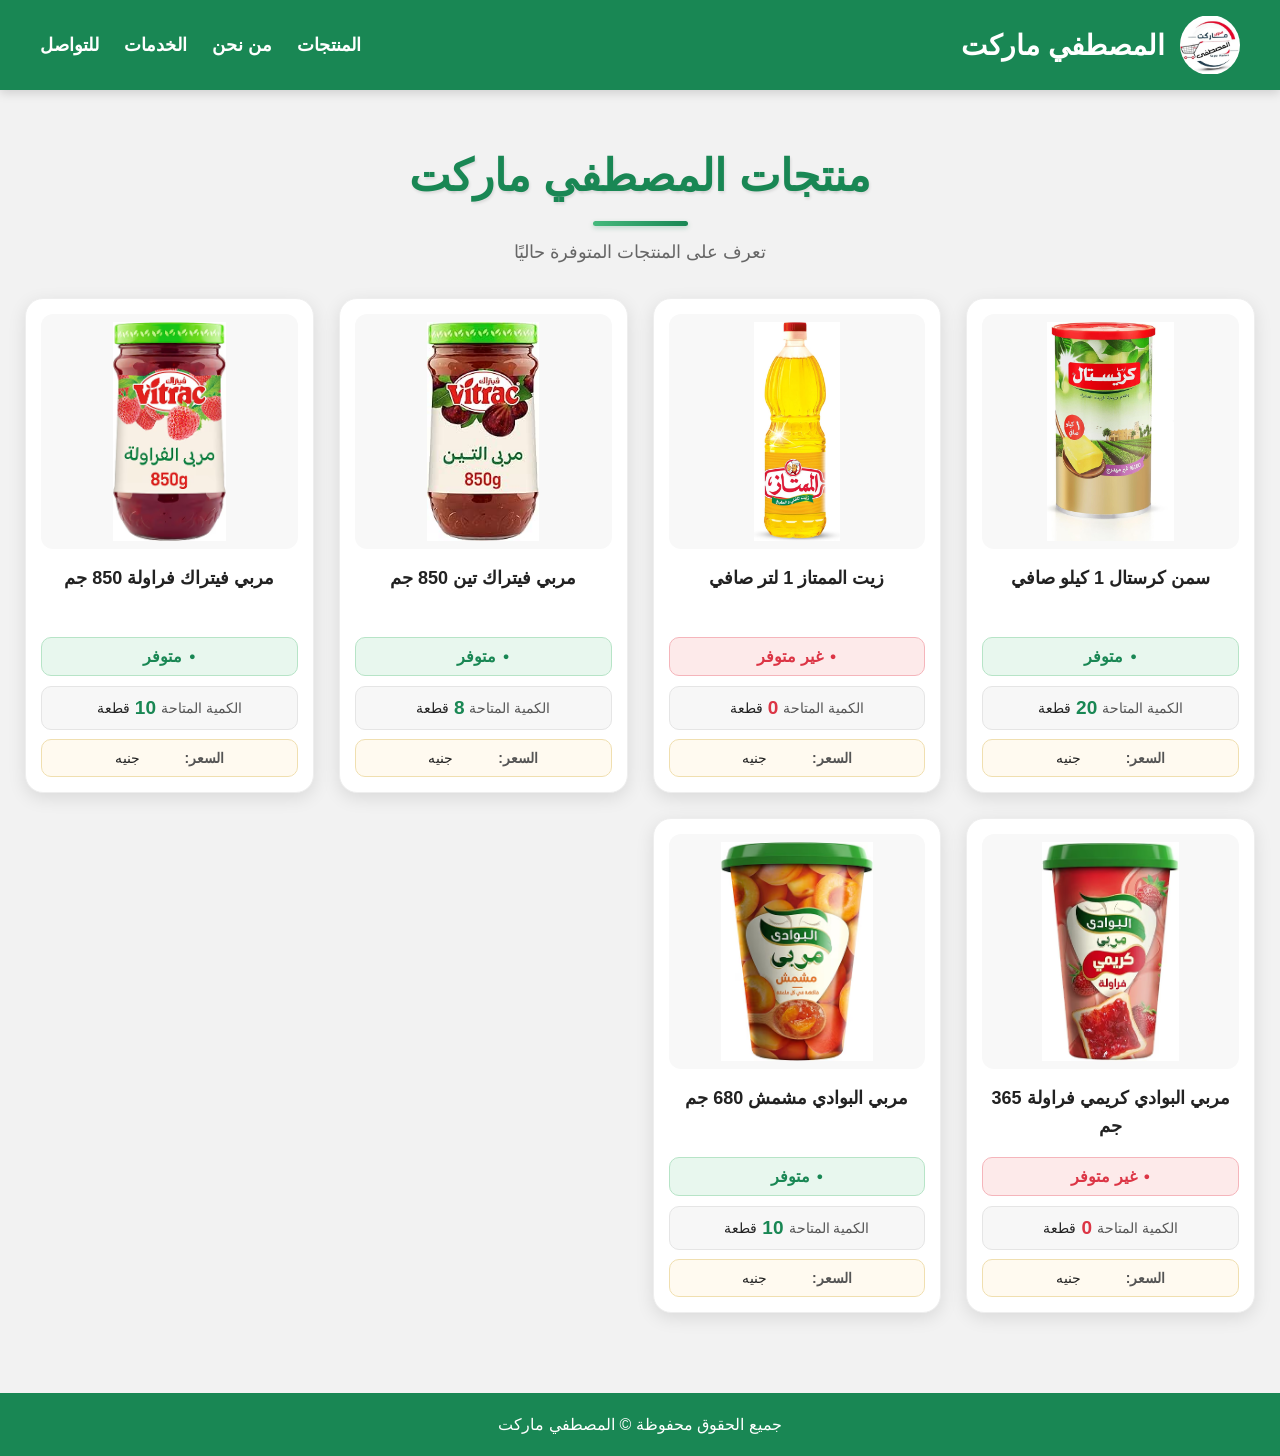
==== commit f2bd7e10: "Add files via upload" ====
--- a/index.html
+++ b/index.html
@@ -12,7 +12,6 @@
 
     <title>المصطفي ماركت</title>
 
-    <!-- أيقونة الموقع في علامة التبويب -->
     <link
         rel="icon"
         type="image/png"
@@ -816,9 +815,9 @@
     <script>
 
 
-        /* ==================================
+        /* =========================
            حالة المنتجات
-        ================================== */
+        ========================== */
 
         function updateProductStatus(productId) {
 
@@ -900,9 +899,9 @@
 
 
 
-        /* ==================================
+        /* =========================
            من نحن
-        ================================== */
+        ========================== */
 
         function openAbout() {
 
@@ -945,9 +944,9 @@
 
 
 
-        /* ==================================
+        /* =========================
            الخدمات
-        ================================== */
+        ========================== */
 
         function openServices() {
 
@@ -990,9 +989,9 @@
 
 
 
-        /* ==================================
+        /* =========================
            التواصل
-        ================================== */
+        ========================== */
 
         function openContact() {
 
@@ -1035,9 +1034,9 @@
 
 
 
-        /* ==================================
+        /* =========================
            زر ESC
-        ================================== */
+        ========================== */
 
         document.addEventListener(
             "keydown",
--- a/home.css
+++ b/home.css
@@ -137,18 +137,19 @@
 
 
 /* ==================================================
-   المنتجات
+   قسم المنتجات
 ================================================== */
 
 .products-section {
 
     width: 100%;
 
-    padding: 55px 30px 50px;
+    padding: 55px 25px 50px;
 
     text-align: center;
 }
 
+
 .products-section h2 {
 
     margin: 0;
@@ -159,11 +160,12 @@
 
     font-weight: 800;
 
-    letter-spacing: 0.5px;
+    line-height: 1.4;
 
     text-shadow:
         1px 2px 3px rgba(0, 0, 0, 0.10);
 }
+
 
 .products-section h2::after {
 
@@ -190,6 +192,7 @@
         0 2px 5px rgba(25, 135, 84, 0.25);
 }
 
+
 .products-description {
 
     color: #666;
@@ -200,39 +203,47 @@
 }
 
 
-/* =========================
-   المنتجات
-========================= */
+/* ==================================================
+   شبكة المنتجات
+================================================== */
+
+/*
+   لابتوب:
+   4 منتجات بجانب بعض
+*/
 
 .products-container {
 
-    display: flex;
-
-    justify-content: center;
+    width: 100%;
+
+    max-width: 1320px;
+
+    margin: 0 auto;
+
+    display: grid;
+
+    grid-template-columns:
+        repeat(4, minmax(0, 1fr));
+
+    gap: 25px;
 
     align-items: stretch;
-
-    gap: 30px;
-
-    flex-wrap: wrap;
-
-    max-width: 1100px;
-
-    margin: 0 auto;
-}
-
-
-/* =========================
+}
+
+
+/* ==================================================
    كارت المنتج
-========================= */
+================================================== */
 
 .product {
 
+    width: 100%;
+
+    min-width: 0;
+
     background-color: white;
 
-    width: 300px;
-
-    padding: 18px;
+    padding: 15px;
 
     text-align: center;
 
@@ -243,8 +254,13 @@
 
     border: 1px solid #eeeeee;
 
-    transition: 0.3s;
-}
+    transition:
+        transform 0.3s ease,
+        box-shadow 0.3s ease;
+
+    overflow: hidden;
+}
+
 
 .product:hover {
 
@@ -255,9 +271,9 @@
 }
 
 
-/* =========================
-   صورة المنتج
-========================= */
+/* ==================================================
+   صور المنتجات
+================================================== */
 
 .product-image {
 
@@ -277,8 +293,9 @@
 
     overflow: hidden;
 
-    margin-bottom: 18px;
-}
+    margin-bottom: 15px;
+}
+
 
 .product-image img {
 
@@ -288,37 +305,41 @@
 
     object-fit: contain;
 
+    object-position: center;
+
     display: block;
-}
-
-
-/* =========================
+
+    padding: 8px;
+}
+
+
+/* ==================================================
    اسم المنتج
-========================= */
+================================================== */
 
 .product h3 {
 
-    font-size: 20px;
+    font-size: 18px;
 
     line-height: 1.6;
 
-    min-height: 65px;
-
-    margin: 15px 0 17px;
+    min-height: 58px;
+
+    margin: 12px 0 15px;
 
     color: #222;
 }
 
 
-/* =========================
+/* ==================================================
    حالة المنتج
-========================= */
+================================================== */
 
 .availability {
 
     width: 100%;
 
-    padding: 11px;
+    padding: 9px;
 
     border-radius: 10px;
 
@@ -328,14 +349,15 @@
 
     align-items: center;
 
-    gap: 8px;
-
-    font-size: 17px;
+    gap: 7px;
+
+    font-size: 16px;
 
     font-weight: bold;
 
-    margin-bottom: 12px;
-}
+    margin-bottom: 10px;
+}
+
 
 .availability.available {
 
@@ -346,6 +368,7 @@
     border: 1px solid #b7e4c7;
 }
 
+
 .availability.unavailable {
 
     background-color: #fdeaea;
@@ -355,15 +378,16 @@
     border: 1px solid #f5b5bb;
 }
 
+
 .status-icon {
 
-    font-size: 12px;
-}
-
-
-/* =========================
+    font-size: 11px;
+}
+
+
+/* ==================================================
    الكمية
-========================= */
+================================================== */
 
 .stock-box {
 
@@ -373,7 +397,7 @@
 
     border-radius: 10px;
 
-    padding: 12px;
+    padding: 10px 6px;
 
     display: flex;
 
@@ -381,24 +405,27 @@
 
     align-items: center;
 
-    gap: 6px;
-
-    font-size: 16px;
-
-    margin-bottom: 10px;
-}
+    gap: 5px;
+
+    font-size: 14px;
+
+    margin-bottom: 9px;
+}
+
 
 .stock-label {
 
     color: #555;
 }
 
+
 .stock-box strong {
 
     color: #198754;
 
-    font-size: 20px;
-}
+    font-size: 19px;
+}
+
 
 #stock-product2,
 #stock-product5 {
@@ -407,9 +434,9 @@
 }
 
 
-/* =========================
+/* ==================================================
    السعر
-========================= */
+================================================== */
 
 .price-box {
 
@@ -419,7 +446,7 @@
 
     border-radius: 10px;
 
-    padding: 12px;
+    padding: 10px 6px;
 
     display: flex;
 
@@ -427,10 +454,11 @@
 
     align-items: center;
 
-    gap: 6px;
-
-    font-size: 16px;
-}
+    gap: 5px;
+
+    font-size: 14px;
+}
+
 
 .price-label {
 
@@ -439,11 +467,12 @@
     font-weight: bold;
 }
 
+
 .product-price {
 
     color: #d39e00;
 
-    font-size: 20px;
+    font-size: 19px;
 
     min-width: 35px;
 }
@@ -473,12 +502,14 @@
         visibility 0.3s ease;
 }
 
+
 .side-overlay.show {
 
     visibility: visible;
 
     opacity: 1;
 }
+
 
 .side-sidebar {
 
@@ -507,15 +538,16 @@
     overflow-y: auto;
 }
 
+
 .side-overlay.show .side-sidebar {
 
     transform: translateX(0);
 }
 
 
-/* =========================
+/* ==================================================
    رأس النافذة الجانبية
-========================= */
+================================================== */
 
 .side-header {
 
@@ -538,6 +570,7 @@
     z-index: 5;
 }
 
+
 .side-header h2 {
 
     margin: 0;
@@ -545,6 +578,7 @@
     font-size: 25px;
 }
 
+
 .close-side {
 
     width: 40px;
@@ -567,6 +601,7 @@
 
     transition: 0.2s;
 }
+
 
 .close-side:hover {
 
@@ -575,9 +610,9 @@
 }
 
 
-/* =========================
-   محتوى النافذة
-========================= */
+/* ==================================================
+   محتوى النوافذ
+================================================== */
 
 .side-content {
 
@@ -586,6 +621,7 @@
     text-align: center;
 }
 
+
 .side-icon {
 
     width: 90px;
@@ -607,6 +643,7 @@
     font-size: 45px;
 }
 
+
 .side-content > h3 {
 
     color: #198754;
@@ -616,6 +653,7 @@
     margin-bottom: 20px;
 }
 
+
 .side-content > p {
 
     color: #555;
@@ -628,9 +666,9 @@
 }
 
 
-/* =========================
+/* ==================================================
    من نحن
-========================= */
+================================================== */
 
 .about-info {
 
@@ -644,6 +682,7 @@
     margin-top: 30px;
 }
 
+
 .about-info div {
 
     background-color: #f7f7f7;
@@ -661,6 +700,7 @@
     gap: 7px;
 }
 
+
 .about-info strong {
 
     color: #198754;
@@ -668,6 +708,7 @@
     font-size: 20px;
 }
 
+
 .about-info span {
 
     color: #666;
@@ -685,6 +726,7 @@
     text-align: right;
 }
 
+
 .side-service {
 
     background-color: #f8f8f8;
@@ -706,6 +748,7 @@
     transition: 0.3s;
 }
 
+
 .side-service:hover {
 
     background-color: #e8f7ee;
@@ -715,6 +758,7 @@
     transform: translateX(-3px);
 }
 
+
 .service-icon {
 
     min-width: 55px;
@@ -734,6 +778,7 @@
     font-size: 28px;
 }
 
+
 .side-service h3 {
 
     margin: 3px 0 7px;
@@ -743,6 +788,7 @@
     font-size: 20px;
 }
 
+
 .side-service p {
 
     margin: 0;
@@ -764,6 +810,7 @@
     text-align: center;
 }
 
+
 .contact-icon {
 
     width: 90px;
@@ -785,6 +832,7 @@
     font-size: 45px;
 }
 
+
 .contact-content h3 {
 
     color: #198754;
@@ -794,6 +842,7 @@
     margin: 10px 0 15px;
 }
 
+
 .contact-content p {
 
     color: #555;
@@ -803,6 +852,7 @@
     line-height: 1.8;
 }
 
+
 .phone-box {
 
     margin-top: 25px;
@@ -816,6 +866,7 @@
     border-radius: 15px;
 }
 
+
 .phone-number {
 
     display: block;
@@ -831,6 +882,7 @@
     margin-bottom: 18px;
 }
 
+
 .call-button {
 
     display: block;
@@ -854,6 +906,7 @@
     transition: 0.3s;
 }
 
+
 .call-button:hover {
 
     background-color: #146c43;
@@ -862,9 +915,9 @@
 }
 
 
-/* =========================
+/* ==================================================
    Footer
-========================= */
+================================================== */
 
 footer {
 
@@ -879,6 +932,7 @@
     margin-top: 30px;
 }
 
+
 footer p {
 
     margin: 0;
@@ -888,7 +942,40 @@
 
 
 /* ==================================================
+   الشاشات المتوسطة
+   تابلت / لابتوب صغير
+================================================== */
+
+@media (max-width: 1100px) {
+
+    .products-container {
+
+        grid-template-columns:
+            repeat(3, minmax(0, 1fr));
+
+        gap: 20px;
+
+        max-width: 950px;
+    }
+
+
+    .product-image {
+
+        height: 210px;
+    }
+
+
+    .product h3 {
+
+        font-size: 17px;
+    }
+
+}
+
+
+/* ==================================================
    الموبايل
+   منتجين بجوار بعض
 ================================================== */
 
 @media (max-width: 700px) {
@@ -899,173 +986,351 @@
 
         gap: 15px;
 
-        padding: 15px 20px;
+        padding: 15px 12px;
     }
 
 
     .site-title {
 
         justify-content: center;
+
+        gap: 10px;
     }
 
 
     .site-title img {
 
-        width: 55px;
-
-        height: 55px;
+        width: 52px;
+
+        height: 52px;
     }
 
 
     .site-title h1 {
 
+        font-size: 23px;
+    }
+
+
+    nav {
+
+        width: 100%;
+
+        justify-content: center;
+
+        gap: 10px 14px;
+
+        flex-wrap: wrap;
+    }
+
+
+    nav a {
+
+        font-size: 14px;
+    }
+
+
+    .products-section {
+
+        padding: 35px 10px 30px;
+    }
+
+
+    .products-section h2 {
+
+        font-size: 31px;
+
+        line-height: 1.5;
+    }
+
+
+    .products-description {
+
+        font-size: 15px;
+
+        margin-bottom: 25px;
+    }
+
+
+    /*
+       هنا أهم تعديل:
+       منتجين بجوار بعض
+    */
+
+    .products-container {
+
+        width: 100%;
+
+        grid-template-columns:
+            repeat(2, minmax(0, 1fr));
+
+        gap: 12px;
+
+        padding: 0;
+    }
+
+
+    .product {
+
+        width: 100%;
+
+        padding: 9px;
+
+        border-radius: 13px;
+    }
+
+
+    /*
+       حجم صورة مناسب للموبايل
+    */
+
+    .product-image {
+
+        width: 100%;
+
+        height: 145px;
+
+        border-radius: 9px;
+
+        margin-bottom: 9px;
+    }
+
+
+    .product-image img {
+
+        padding: 5px;
+
+        object-fit: contain;
+    }
+
+
+    .product h3 {
+
+        font-size: 14px;
+
+        line-height: 1.5;
+
+        min-height: 63px;
+
+        margin: 8px 0 9px;
+    }
+
+
+    .availability {
+
+        padding: 7px 3px;
+
+        font-size: 12px;
+
+        gap: 4px;
+
+        margin-bottom: 7px;
+    }
+
+
+    .status-icon {
+
+        font-size: 8px;
+    }
+
+
+    .stock-box {
+
+        padding: 7px 2px;
+
+        gap: 3px;
+
+        font-size: 11px;
+
+        margin-bottom: 7px;
+
+        white-space: nowrap;
+    }
+
+
+    .stock-box strong {
+
+        font-size: 16px;
+    }
+
+
+    .price-box {
+
+        padding: 7px 2px;
+
+        gap: 3px;
+
+        font-size: 11px;
+
+        white-space: nowrap;
+    }
+
+
+    .product-price {
+
+        font-size: 16px;
+
+        min-width: 20px;
+    }
+
+
+    .side-sidebar {
+
+        width: 88%;
+
+        max-width: 88%;
+    }
+
+
+    .side-content {
+
+        padding: 30px 20px;
+    }
+
+
+    .about-info {
+
+        grid-template-columns: 1fr;
+    }
+
+
+    .side-service {
+
+        padding: 15px;
+    }
+
+
+    .service-icon {
+
+        min-width: 48px;
+
+        height: 48px;
+
         font-size: 24px;
     }
 
 
-    nav {
-
-        width: 100%;
-
-        justify-content: center;
-
-        gap: 12px;
-
-        flex-wrap: wrap;
-    }
-
-
-    nav a {
-
-        font-size: 15px;
-    }
-
-
-    .products-section {
-
-        padding: 40px 15px 30px;
-    }
-
-
-    .products-section h2 {
-
-        font-size: 32px;
-
-        line-height: 1.5;
-    }
-
-
-    .products-description {
-
-        font-size: 16px;
-    }
-
+    .side-service h3 {
+
+        font-size: 18px;
+    }
+
+
+    .side-service p {
+
+        font-size: 14px;
+    }
+
+
+    .phone-number {
+
+        font-size: 18px;
+    }
+
+
+    .call-button {
+
+        font-size: 17px;
+    }
+
+}
+
+
+/* ==================================================
+   الموبايلات الصغيرة جدًا
+================================================== */
+
+@media (max-width: 380px) {
 
     .products-container {
 
-        flex-direction: column;
-
-        align-items: center;
+        gap: 8px;
     }
 
 
     .product {
 
-        width: 100%;
-
-        max-width: 330px;
+        padding: 7px;
     }
 
 
     .product-image {
 
-        height: 230px;
+        height: 125px;
     }
 
 
     .product h3 {
 
-        min-height: auto;
-    }
-
-
-    .side-sidebar {
-
-        width: 88%;
-
-        max-width: 88%;
-    }
-
-
-    .side-content {
-
-        padding: 30px 20px;
-    }
-
-
-    .about-info {
-
-        grid-template-columns: 1fr;
-    }
-
-
-    .side-service {
-
-        padding: 15px;
-    }
-
-
-    .service-icon {
-
-        min-width: 48px;
-
-        height: 48px;
-
-        font-size: 24px;
-    }
-
-
-    .side-service h3 {
-
-        font-size: 18px;
-    }
-
-
-    .side-service p {
-
-        font-size: 14px;
-    }
-
-
-    .phone-number {
-
-        font-size: 18px;
-    }
-
-
-    .call-button {
-
-        font-size: 17px;
-    }
-
-}
-
-
-/* =========================
-   الشاشات الكبيرة
-========================= */
-
-@media (min-width: 1200px) {
-
-    .product {
-
-        width: 300px;
+        font-size: 12px;
+
+        min-height: 55px;
+    }
+
+
+    .availability {
+
+        font-size: 11px;
+    }
+
+
+    .stock-box {
+
+        font-size: 10px;
+    }
+
+
+    .price-box {
+
+        font-size: 10px;
+    }
+
+}
+
+
+/* ==================================================
+   اللابتوب الكبير
+   4 منتجات
+================================================== */
+
+@media (min-width: 1101px) {
+
+    .products-container {
+
+        grid-template-columns:
+            repeat(4, minmax(0, 1fr));
+
+        max-width: 1320px;
+
+        gap: 25px;
     }
 
 
     .product-image {
 
-        height: 240px;
-    }
-
-}
+        height: 235px;
+    }
+
+}
+
+
+/* ==================================================
+   شاشات كبيرة جدًا
+================================================== */
+
+@media (min-width: 1500px) {
+
+    .products-container {
+
+        max-width: 1400px;
+
+        gap: 28px;
+    }
+
+
+    .product-image {
+
+        height: 250px;
+    }
+
+}
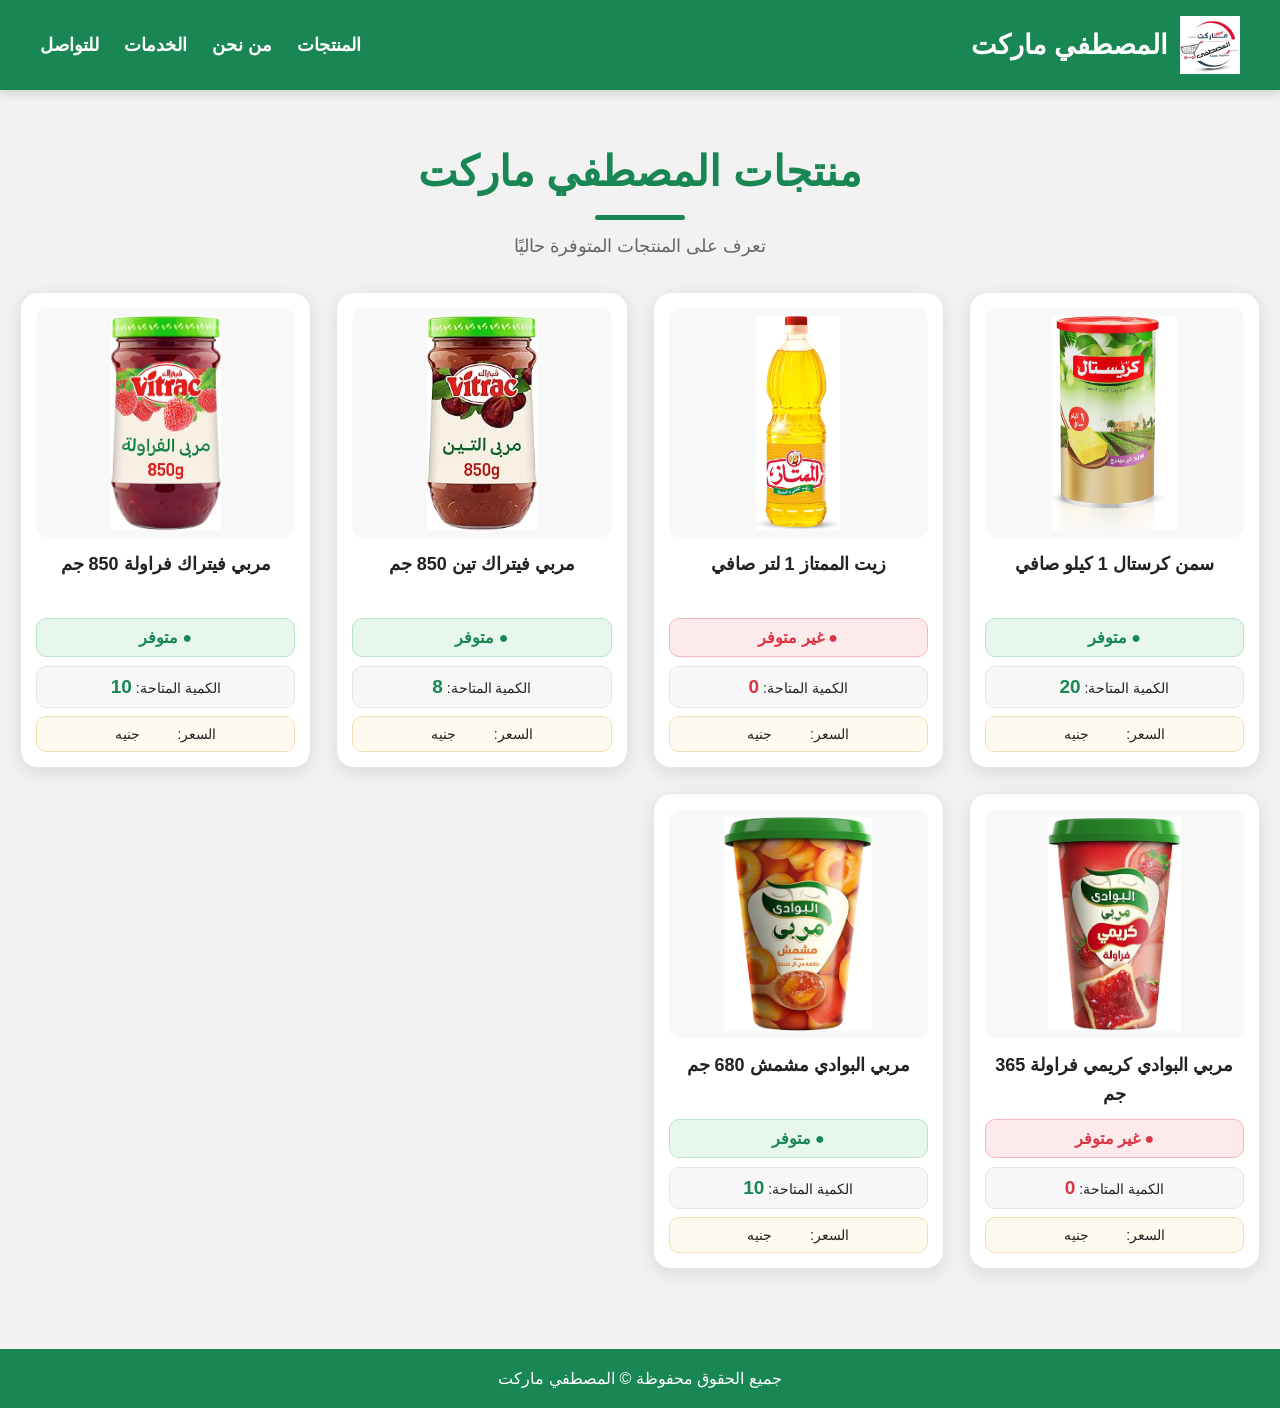
==== commit 8f340ec4: "Add files via upload" ====
--- a/index.html
+++ b/index.html
@@ -5,23 +5,17 @@
 
     <meta charset="UTF-8">
 
-    <meta
-        name="viewport"
-        content="width=device-width, initial-scale=1.0"
-    >
+    <meta name="viewport"
+          content="width=device-width, initial-scale=1.0">
 
     <title>المصطفي ماركت</title>
 
-    <link
-        rel="icon"
-        type="image/png"
-        href="logo.png"
-    >
-
-    <link
-        rel="stylesheet"
-        href="home.css"
-    >
+    <link rel="icon"
+          type="image/png"
+          href="logo.png">
+
+    <link rel="stylesheet"
+          href="home.css">
 
 </head>
 
@@ -29,1035 +23,780 @@
 <body>
 
 
-    <!-- =========================
-         رأس الموقع
-    ========================== -->
-
-    <header>
-
-        <div class="site-title">
-
-            <img
-                src="logo.png"
-                alt="لوجو المصطفي ماركت"
-            >
-
-            <h1>
+<!-- =========================
+     HEADER
+========================= -->
+
+<header>
+
+    <div class="site-title">
+
+        <img src="logo.png"
+             alt="المصطفي ماركت">
+
+        <h1>
+            المصطفي ماركت
+        </h1>
+
+    </div>
+
+
+    <nav>
+
+        <a href="#products">
+            المنتجات
+        </a>
+
+        <a href="javascript:void(0)"
+           onclick="openAbout()">
+            من نحن
+        </a>
+
+        <a href="javascript:void(0)"
+           onclick="openServices()">
+            الخدمات
+        </a>
+
+        <a href="javascript:void(0)"
+           onclick="openContact()">
+            للتواصل
+        </a>
+
+    </nav>
+
+</header>
+
+
+
+<!-- =========================
+     PRODUCTS
+========================= -->
+
+<main>
+
+<section id="products"
+         class="products-section">
+
+    <h2>
+        منتجات المصطفي ماركت
+    </h2>
+
+    <p class="products-description">
+        تعرف على المنتجات المتوفرة حاليًا
+    </p>
+
+
+    <div class="products-container">
+
+
+        <!-- المنتج 1 -->
+
+        <div class="product">
+
+            <div class="product-image">
+
+                <img src="product1.jpg"
+                     alt="سمن كرستال 1 كيلو صافي">
+
+            </div>
+
+            <h3>
+                سمن كرستال 1 كيلو صافي
+            </h3>
+
+            <div id="status-product1"
+                 class="availability">
+            </div>
+
+            <div class="stock-box">
+
+                <span>
+                    الكمية المتاحة:
+                </span>
+
+                <strong id="stock-product1">
+                    20
+                </strong>
+
+            </div>
+
+            <div class="price-box">
+
+                <span>
+                    السعر:
+                </span>
+
+                <strong class="product-price">
+                </strong>
+
+                <span>
+                    جنيه
+                </span>
+
+            </div>
+
+        </div>
+
+
+
+        <!-- المنتج 2 -->
+
+        <div class="product">
+
+            <div class="product-image">
+
+                <img src="product2.jpg"
+                     alt="زيت الممتاز 1 لتر صافي">
+
+            </div>
+
+            <h3>
+                زيت الممتاز 1 لتر صافي
+            </h3>
+
+            <div id="status-product2"
+                 class="availability">
+            </div>
+
+            <div class="stock-box">
+
+                <span>
+                    الكمية المتاحة:
+                </span>
+
+                <strong id="stock-product2">
+                    0
+                </strong>
+
+            </div>
+
+            <div class="price-box">
+
+                <span>
+                    السعر:
+                </span>
+
+                <strong class="product-price">
+                </strong>
+
+                <span>
+                    جنيه
+                </span>
+
+            </div>
+
+        </div>
+
+
+
+        <!-- المنتج 3 -->
+
+        <div class="product">
+
+            <div class="product-image">
+
+                <img src="product3.jpg"
+                     alt="مربي فيتراك تين 850 جم">
+
+            </div>
+
+            <h3>
+                مربي فيتراك تين 850 جم
+            </h3>
+
+            <div id="status-product3"
+                 class="availability">
+            </div>
+
+            <div class="stock-box">
+
+                <span>
+                    الكمية المتاحة:
+                </span>
+
+                <strong id="stock-product3">
+                    8
+                </strong>
+
+            </div>
+
+            <div class="price-box">
+
+                <span>
+                    السعر:
+                </span>
+
+                <strong class="product-price">
+                </strong>
+
+                <span>
+                    جنيه
+                </span>
+
+            </div>
+
+        </div>
+
+
+
+        <!-- المنتج 4 -->
+
+        <div class="product">
+
+            <div class="product-image">
+
+                <img src="product4.jpg"
+                     alt="مربي فيتراك فراولة 850 جم">
+
+            </div>
+
+            <h3>
+                مربي فيتراك فراولة 850 جم
+            </h3>
+
+            <div id="status-product4"
+                 class="availability">
+            </div>
+
+            <div class="stock-box">
+
+                <span>
+                    الكمية المتاحة:
+                </span>
+
+                <strong id="stock-product4">
+                    10
+                </strong>
+
+            </div>
+
+            <div class="price-box">
+
+                <span>
+                    السعر:
+                </span>
+
+                <strong class="product-price">
+                </strong>
+
+                <span>
+                    جنيه
+                </span>
+
+            </div>
+
+        </div>
+
+
+
+        <!-- المنتج 5 -->
+
+        <div class="product">
+
+            <div class="product-image">
+
+                <img src="product5.jpg"
+                     alt="مربي البوادي كريمي فراولة 365 جم">
+
+            </div>
+
+            <h3>
+                مربي البوادي كريمي فراولة 365 جم
+            </h3>
+
+            <div id="status-product5"
+                 class="availability">
+            </div>
+
+            <div class="stock-box">
+
+                <span>
+                    الكمية المتاحة:
+                </span>
+
+                <strong id="stock-product5">
+                    0
+                </strong>
+
+            </div>
+
+            <div class="price-box">
+
+                <span>
+                    السعر:
+                </span>
+
+                <strong class="product-price">
+                </strong>
+
+                <span>
+                    جنيه
+                </span>
+
+            </div>
+
+        </div>
+
+
+
+        <!-- المنتج 6 -->
+
+        <div class="product">
+
+            <div class="product-image">
+
+                <img src="product6.jpg"
+                     alt="مربي البوادي مشمش 680 جم">
+
+            </div>
+
+            <h3>
+                مربي البوادي مشمش 680 جم
+            </h3>
+
+            <div id="status-product6"
+                 class="availability">
+            </div>
+
+            <div class="stock-box">
+
+                <span>
+                    الكمية المتاحة:
+                </span>
+
+                <strong id="stock-product6">
+                    10
+                </strong>
+
+            </div>
+
+            <div class="price-box">
+
+                <span>
+                    السعر:
+                </span>
+
+                <strong class="product-price">
+                </strong>
+
+                <span>
+                    جنيه
+                </span>
+
+            </div>
+
+        </div>
+
+
+    </div>
+
+</section>
+
+</main>
+
+
+
+<!-- =========================
+     ABOUT
+========================= -->
+
+<div id="about-overlay"
+     class="side-overlay"
+     onclick="closeAboutOutside(event)">
+
+    <aside class="side-sidebar">
+
+        <div class="side-header">
+
+            <h2>
+                من نحن
+            </h2>
+
+            <button class="close-side"
+                    onclick="closeAbout()">
+                ×
+            </button>
+
+        </div>
+
+
+        <div class="side-content">
+
+            <div class="side-icon">
+                🏪
+            </div>
+
+            <h3>
                 المصطفي ماركت
-            </h1>
-
-        </div>
-
-
-        <nav>
-
-            <a href="#products">
-                المنتجات
-            </a>
-
-
-            <a
-                href="javascript:void(0)"
-                onclick="openAbout()"
-            >
-                من نحن
-            </a>
-
-
-            <a
-                href="javascript:void(0)"
-                onclick="openServices()"
-            >
+            </h3>
+
+            <p>
+                المصطفي ماركت صرح عريق بدأ منذ أكثر من
+                15 عامًا، وما زلنا مستمرين في توفير
+                أفضل المنتجات بجودة عالية.
+            </p>
+
+            <p>
+                نحرص دائمًا على توفير المنتجات التي
+                يحتاجها عملاؤنا مع الاهتمام بالجودة.
+            </p>
+
+        </div>
+
+    </aside>
+
+</div>
+
+
+
+<!-- =========================
+     SERVICES
+========================= -->
+
+<div id="services-overlay"
+     class="side-overlay"
+     onclick="closeServicesOutside(event)">
+
+    <aside class="side-sidebar">
+
+        <div class="side-header">
+
+            <h2>
                 الخدمات
-            </a>
-
-
-            <a
-                href="javascript:void(0)"
-                onclick="openContact()"
-            >
-                للتواصل
-            </a>
-
-        </nav>
-
-    </header>
-
-
-
-    <!-- =========================
-         المنتجات
-    ========================== -->
-
-    <main>
-
-        <section
-            id="products"
-            class="products-section"
-        >
-
-            <h2>
-                منتجات المصطفي ماركت
             </h2>
 
-
-            <p class="products-description">
-                تعرف على المنتجات المتوفرة حاليًا
-            </p>
-
-
-            <div class="products-container">
-
-
-                <!-- المنتج الأول -->
-
-                <div class="product">
-
-                    <div class="product-image">
-
-                        <img
-                            src="product1.jpg"
-                            alt="سمن كرستال 1 كيلو صافي"
-                        >
-
-                    </div>
-
+            <button class="close-side"
+                    onclick="closeServices()">
+                ×
+            </button>
+
+        </div>
+
+
+        <div class="side-content services-content">
+
+            <div class="side-service">
+
+                <div class="service-icon">
+                    🚚
+                </div>
+
+                <div>
 
                     <h3>
-                        سمن كرستال 1 كيلو صافي
+                        التوصيل
                     </h3>
 
-
-                    <div
-                        id="status-product1"
-                        class="availability"
-                    >
-                    </div>
-
-
-                    <div class="stock-box">
-
-                        <span class="stock-label">
-                            الكمية المتاحة
-                        </span>
-
-                        <strong id="stock-product1">
-                            20
-                        </strong>
-
-                        <span>
-                            قطعة
-                        </span>
-
-                    </div>
-
-
-                    <div class="price-box">
-
-                        <span class="price-label">
-                            السعر:
-                        </span>
-
-                        <strong class="product-price">
-                        </strong>
-
-                        <span>
-                            جنيه
-                        </span>
-
-                    </div>
+                    <p>
+                        نوفر خدمة توصيل المنتجات حسب
+                        المناطق المتاحة.
+                    </p>
 
                 </div>
 
-
-
-                <!-- المنتج الثاني -->
-
-                <div class="product">
-
-                    <div class="product-image">
-
-                        <img
-                            src="product2.jpg"
-                            alt="زيت الممتاز 1 لتر صافي"
-                        >
-
-                    </div>
-
+            </div>
+
+
+            <div class="side-service">
+
+                <div class="service-icon">
+                    ⭐
+                </div>
+
+                <div>
 
                     <h3>
-                        زيت الممتاز 1 لتر صافي
+                        جودة المنتجات
                     </h3>
 
-
-                    <div
-                        id="status-product2"
-                        class="availability"
-                    >
-                    </div>
-
-
-                    <div class="stock-box">
-
-                        <span class="stock-label">
-                            الكمية المتاحة
-                        </span>
-
-                        <strong id="stock-product2">
-                            0
-                        </strong>
-
-                        <span>
-                            قطعة
-                        </span>
-
-                    </div>
-
-
-                    <div class="price-box">
-
-                        <span class="price-label">
-                            السعر:
-                        </span>
-
-                        <strong class="product-price">
-                        </strong>
-
-                        <span>
-                            جنيه
-                        </span>
-
-                    </div>
+                    <p>
+                        نهتم بتوفير منتجات ذات جودة عالية.
+                    </p>
 
                 </div>
 
-
-
-                <!-- المنتج الثالث -->
-
-                <div class="product">
-
-                    <div class="product-image">
-
-                        <img
-                            src="product3.jpg"
-                            alt="مربي فيتراك تين 850 جم"
-                        >
-
-                    </div>
-
-
-                    <h3>
-                        مربي فيتراك تين 850 جم
-                    </h3>
-
-
-                    <div
-                        id="status-product3"
-                        class="availability"
-                    >
-                    </div>
-
-
-                    <div class="stock-box">
-
-                        <span class="stock-label">
-                            الكمية المتاحة
-                        </span>
-
-                        <strong id="stock-product3">
-                            8
-                        </strong>
-
-                        <span>
-                            قطعة
-                        </span>
-
-                    </div>
-
-
-                    <div class="price-box">
-
-                        <span class="price-label">
-                            السعر:
-                        </span>
-
-                        <strong class="product-price">
-                        </strong>
-
-                        <span>
-                            جنيه
-                        </span>
-
-                    </div>
-
-                </div>
-
-
-
-                <!-- المنتج الرابع -->
-
-                <div class="product">
-
-                    <div class="product-image">
-
-                        <img
-                            src="product4.jpg"
-                            alt="مربي فيتراك فراولة 850 جم"
-                        >
-
-                    </div>
-
-
-                    <h3>
-                        مربي فيتراك فراولة 850 جم
-                    </h3>
-
-
-                    <div
-                        id="status-product4"
-                        class="availability"
-                    >
-                    </div>
-
-
-                    <div class="stock-box">
-
-                        <span class="stock-label">
-                            الكمية المتاحة
-                        </span>
-
-                        <strong id="stock-product4">
-                            10
-                        </strong>
-
-                        <span>
-                            قطعة
-                        </span>
-
-                    </div>
-
-
-                    <div class="price-box">
-
-                        <span class="price-label">
-                            السعر:
-                        </span>
-
-                        <strong class="product-price">
-                        </strong>
-
-                        <span>
-                            جنيه
-                        </span>
-
-                    </div>
-
-                </div>
-
-
-
-                <!-- المنتج الخامس -->
-
-                <div class="product">
-
-                    <div class="product-image">
-
-                        <img
-                            src="product5.jpg"
-                            alt="مربي البوادي كريمي فراولة 365 جم"
-                        >
-
-                    </div>
-
-
-                    <h3>
-                        مربي البوادي كريمي فراولة 365 جم
-                    </h3>
-
-
-                    <div
-                        id="status-product5"
-                        class="availability"
-                    >
-                    </div>
-
-
-                    <div class="stock-box">
-
-                        <span class="stock-label">
-                            الكمية المتاحة
-                        </span>
-
-                        <strong id="stock-product5">
-                            0
-                        </strong>
-
-                        <span>
-                            قطعة
-                        </span>
-
-                    </div>
-
-
-                    <div class="price-box">
-
-                        <span class="price-label">
-                            السعر:
-                        </span>
-
-                        <strong class="product-price">
-                        </strong>
-
-                        <span>
-                            جنيه
-                        </span>
-
-                    </div>
-
-                </div>
-
-
-
-                <!-- المنتج السادس -->
-
-                <div class="product">
-
-                    <div class="product-image">
-
-                        <img
-                            src="product6.jpg"
-                            alt="مربي البوادي مشمش 680 جم"
-                        >
-
-                    </div>
-
-
-                    <h3>
-                        مربي البوادي مشمش 680 جم
-                    </h3>
-
-
-                    <div
-                        id="status-product6"
-                        class="availability"
-                    >
-                    </div>
-
-
-                    <div class="stock-box">
-
-                        <span class="stock-label">
-                            الكمية المتاحة
-                        </span>
-
-                        <strong id="stock-product6">
-                            10
-                        </strong>
-
-                        <span>
-                            قطعة
-                        </span>
-
-                    </div>
-
-
-                    <div class="price-box">
-
-                        <span class="price-label">
-                            السعر:
-                        </span>
-
-                        <strong class="product-price">
-                        </strong>
-
-                        <span>
-                            جنيه
-                        </span>
-
-                    </div>
-
-                </div>
-
-
-            </div>
-
-        </section>
-
-    </main>
-
-
-
-    <!-- =========================
-         من نحن
-    ========================== -->
-
-    <div
-        id="about-overlay"
-        class="side-overlay"
-        onclick="closeAboutOutside(event)"
-    >
-
-        <aside class="side-sidebar">
-
-            <div class="side-header">
-
-                <h2>
-                    من نحن
-                </h2>
-
-                <button
-                    type="button"
-                    class="close-side"
-                    onclick="closeAbout()"
-                >
-                    ×
-                </button>
-
-            </div>
-
-
-            <div class="side-content">
-
-                <div class="side-icon">
-                    🏪
-                </div>
-
-
-                <h3>
-                    المصطفي ماركت
-                </h3>
-
-
-                <p>
-                    المصطفي ماركت صرح عريق بدأ منذ أكثر من 15 عامًا،
-                    وما زلنا مستمرين في توفير أفضل المنتجات بجودة عالية
-                    وخدمة مميزة لعملائنا.
-                </p>
-
-
-                <p>
-                    نحرص دائمًا على توفير المنتجات التي يحتاجها
-                    عملاؤنا، مع الاهتمام بالجودة وتوفير تجربة سهلة
-                    وبسيطة لمعرفة المنتجات المتاحة.
-                </p>
-
-
-                <div class="about-info">
-
-                    <div>
-
-                        <strong>
-                            15+
-                        </strong>
-
-                        <span>
-                            سنة خبرة
-                        </span>
-
-                    </div>
-
-
-                    <div>
-
-                        <strong>
-                            جودة
-                        </strong>
-
-                        <span>
-                            في المنتجات
-                        </span>
-
-                    </div>
-
-
-                    <div>
-
-                        <strong>
-                            ثقة
-                        </strong>
-
-                        <span>
-                            عملائنا
-                        </span>
-
-                    </div>
-
-                </div>
-
-            </div>
-
-        </aside>
-
-    </div>
-
-
-
-    <!-- =========================
-         الخدمات
-    ========================== -->
-
-    <div
-        id="services-overlay"
-        class="side-overlay"
-        onclick="closeServicesOutside(event)"
-    >
-
-        <aside class="side-sidebar">
-
-            <div class="side-header">
-
-                <h2>
-                    الخدمات
-                </h2>
-
-                <button
-                    type="button"
-                    class="close-side"
-                    onclick="closeServices()"
-                >
-                    ×
-                </button>
-
-            </div>
-
-
-            <div class="side-content services-content">
-
-
-                <div class="side-service">
-
-                    <div class="service-icon">
-                        🚚
-                    </div>
-
-                    <div>
-
-                        <h3>
-                            التوصيل
-                        </h3>
-
-                        <p>
-                            نوفر خدمة توصيل المنتجات للعملاء
-                            حسب المناطق المتاحة.
-                        </p>
-
-                    </div>
-
-                </div>
-
-
-
-                <div class="side-service">
-
-                    <div class="service-icon">
-                        ⭐
-                    </div>
-
-                    <div>
-
-                        <h3>
-                            جودة المنتجات
-                        </h3>
-
-                        <p>
-                            نهتم بتوفير منتجات ذات جودة عالية
-                            ونحرص على اختيار المنتجات المناسبة.
-                        </p>
-
-                    </div>
-
-                </div>
-
-
-
-                <div class="side-service">
-
-                    <div class="service-icon">
-                        📞
-                    </div>
-
-                    <div>
-
-                        <h3>
-                            خدمة العملاء
-                        </h3>
-
-                        <p>
-                            نسعد دائمًا بخدمتك والرد على
-                            استفساراتك ومساعدتك.
-                        </p>
-
-                    </div>
-
-                </div>
-
-
-
-                <div class="side-service">
-
-                    <div class="service-icon">
-                        🛒
-                    </div>
-
-                    <div>
-
-                        <h3>
-                            معرفة المنتجات
-                        </h3>
-
-                        <p>
-                            يمكنك معرفة المنتجات المتوفرة
-                            حاليًا والكميات الموجودة منها.
-                        </p>
-
-                    </div>
-
-                </div>
-
-
-            </div>
-
-        </aside>
-
-    </div>
-
-
-
-    <!-- =========================
-         للتواصل
-    ========================== -->
-
-    <div
-        id="contact-overlay"
-        class="side-overlay"
-        onclick="closeContactOutside(event)"
-    >
-
-        <aside class="side-sidebar">
-
-            <div class="side-header">
-
-                <h2>
-                    للتواصل
-                </h2>
-
-                <button
-                    type="button"
-                    class="close-side"
-                    onclick="closeContact()"
-                >
-                    ×
-                </button>
-
-            </div>
-
-
-            <div class="side-content contact-content">
-
-                <div class="contact-icon">
+            </div>
+
+
+            <div class="side-service">
+
+                <div class="service-icon">
                     📞
                 </div>
 
-
-                <h3>
-                    تواصل معنا
-                </h3>
-
-
-                <p>
-                    يمكنك التواصل معنا مباشرة من خلال الرقم:
-                </p>
-
-
-                <div class="phone-box">
-
-                    <span class="phone-number">
-                        +20 114 287 8259
-                    </span>
-
-
-                    <a
-                        href="tel:+201142878259"
-                        class="call-button"
-                    >
-                        📞 الاتصال
-                    </a>
+                <div>
+
+                    <h3>
+                        خدمة العملاء
+                    </h3>
+
+                    <p>
+                        نسعد دائمًا بخدمتك والرد على
+                        استفساراتك.
+                    </p>
 
                 </div>
 
             </div>
 
-        </aside>
-
-    </div>
-
-
-
-    <!-- =========================
-         Footer
-    ========================== -->
-
-    <footer>
-
-        <p>
-            جميع الحقوق محفوظة © المصطفي ماركت
-        </p>
-
-    </footer>
-
-
-
-    <!-- =========================
-         JavaScript
-    ========================== -->
-
-    <script>
-
-
-        /* =========================
-           حالة المنتجات
-        ========================== */
-
-        function updateProductStatus(productId) {
-
-            const stockElement =
-                document.getElementById(
-                    "stock-" + productId
-                );
-
-
-            const statusElement =
-                document.getElementById(
-                    "status-" + productId
-                );
-
-
-            if (
-                !stockElement ||
-                !statusElement
-            ) {
-
-                return;
-
-            }
-
-
-            const stock =
-                parseInt(
-                    stockElement.textContent
-                );
-
-
-            if (stock > 0) {
-
-                statusElement.className =
-                    "availability available";
-
-
-                statusElement.innerHTML = `
-
-                    <span class="status-icon">
-                        ●
-                    </span>
-
-                    <span>
-                        متوفر
-                    </span>
-
-                `;
-
-            } else {
-
-                statusElement.className =
-                    "availability unavailable";
-
-
-                statusElement.innerHTML = `
-
-                    <span class="status-icon">
-                        ●
-                    </span>
-
-                    <span>
-                        غير متوفر
-                    </span>
-
-                `;
-
-            }
+        </div>
+
+    </aside>
+
+</div>
+
+
+
+<!-- =========================
+     CONTACT
+========================= -->
+
+<div id="contact-overlay"
+     class="side-overlay"
+     onclick="closeContactOutside(event)">
+
+    <aside class="side-sidebar">
+
+        <div class="side-header">
+
+            <h2>
+                للتواصل
+            </h2>
+
+            <button class="close-side"
+                    onclick="closeContact()">
+                ×
+            </button>
+
+        </div>
+
+
+        <div class="side-content contact-content">
+
+            <div class="contact-icon">
+                📞
+            </div>
+
+            <h3>
+                تواصل معنا
+            </h3>
+
+            <p>
+                يمكنك التواصل معنا مباشرة:
+            </p>
+
+
+            <div class="phone-box">
+
+                <span class="phone-number">
+                    +20 114 287 8259
+                </span>
+
+                <a href="tel:+201142878259"
+                   class="call-button">
+                    📞 الاتصال
+                </a>
+
+            </div>
+
+        </div>
+
+    </aside>
+
+</div>
+
+
+
+<!-- =========================
+     FOOTER
+========================= -->
+
+<footer>
+
+    <p>
+        جميع الحقوق محفوظة © المصطفي ماركت
+    </p>
+
+</footer>
+
+
+
+<script>
+
+/* =========================
+   حالة المنتجات
+========================= */
+
+function updateProductStatus(productId) {
+
+    const stock =
+        parseInt(
+            document.getElementById(
+                "stock-" + productId
+            ).textContent
+        );
+
+    const status =
+        document.getElementById(
+            "status-" + productId
+        );
+
+
+    if (stock > 0) {
+
+        status.className =
+            "availability available";
+
+        status.innerHTML =
+            "● متوفر";
+
+    } else {
+
+        status.className =
+            "availability unavailable";
+
+        status.innerHTML =
+            "● غير متوفر";
+
+    }
+
+}
+
+
+updateProductStatus("product1");
+updateProductStatus("product2");
+updateProductStatus("product3");
+updateProductStatus("product4");
+updateProductStatus("product5");
+updateProductStatus("product6");
+
+
+
+/* =========================
+   من نحن
+========================= */
+
+function openAbout() {
+
+    document
+        .getElementById("about-overlay")
+        .classList.add("show");
+
+}
+
+function closeAbout() {
+
+    document
+        .getElementById("about-overlay")
+        .classList.remove("show");
+
+}
+
+function closeAboutOutside(event) {
+
+    if (
+        event.target.id ===
+        "about-overlay"
+    ) {
+
+        closeAbout();
+
+    }
+
+}
+
+
+
+/* =========================
+   الخدمات
+========================= */
+
+function openServices() {
+
+    document
+        .getElementById("services-overlay")
+        .classList.add("show");
+
+}
+
+function closeServices() {
+
+    document
+        .getElementById("services-overlay")
+        .classList.remove("show");
+
+}
+
+function closeServicesOutside(event) {
+
+    if (
+        event.target.id ===
+        "services-overlay"
+    ) {
+
+        closeServices();
+
+    }
+
+}
+
+
+
+/* =========================
+   التواصل
+========================= */
+
+function openContact() {
+
+    document
+        .getElementById("contact-overlay")
+        .classList.add("show");
+
+}
+
+function closeContact() {
+
+    document
+        .getElementById("contact-overlay")
+        .classList.remove("show");
+
+}
+
+function closeContactOutside(event) {
+
+    if (
+        event.target.id ===
+        "contact-overlay"
+    ) {
+
+        closeContact();
+
+    }
+
+}
+
+
+
+/* =========================
+   ESC
+========================= */
+
+document.addEventListener(
+    "keydown",
+    function(event) {
+
+        if (event.key === "Escape") {
+
+            closeAbout();
+            closeServices();
+            closeContact();
 
         }
 
-
-        updateProductStatus("product1");
-        updateProductStatus("product2");
-        updateProductStatus("product3");
-        updateProductStatus("product4");
-        updateProductStatus("product5");
-        updateProductStatus("product6");
-
-
-
-        /* =========================
-           من نحن
-        ========================== */
-
-        function openAbout() {
-
-            document
-                .getElementById("about-overlay")
-                .classList.add("show");
-
-            document.body.classList.add(
-                "no-scroll"
-            );
-
-        }
-
-
-        function closeAbout() {
-
-            document
-                .getElementById("about-overlay")
-                .classList.remove("show");
-
-            document.body.classList.remove(
-                "no-scroll"
-            );
-
-        }
-
-
-        function closeAboutOutside(event) {
-
-            if (
-                event.target.id ===
-                "about-overlay"
-            ) {
-
-                closeAbout();
-
-            }
-
-        }
-
-
-
-        /* =========================
-           الخدمات
-        ========================== */
-
-        function openServices() {
-
-            document
-                .getElementById("services-overlay")
-                .classList.add("show");
-
-            document.body.classList.add(
-                "no-scroll"
-            );
-
-        }
-
-
-        function closeServices() {
-
-            document
-                .getElementById("services-overlay")
-                .classList.remove("show");
-
-            document.body.classList.remove(
-                "no-scroll"
-            );
-
-        }
-
-
-        function closeServicesOutside(event) {
-
-            if (
-                event.target.id ===
-                "services-overlay"
-            ) {
-
-                closeServices();
-
-            }
-
-        }
-
-
-
-        /* =========================
-           التواصل
-        ========================== */
-
-        function openContact() {
-
-            document
-                .getElementById("contact-overlay")
-                .classList.add("show");
-
-            document.body.classList.add(
-                "no-scroll"
-            );
-
-        }
-
-
-        function closeContact() {
-
-            document
-                .getElementById("contact-overlay")
-                .classList.remove("show");
-
-            document.body.classList.remove(
-                "no-scroll"
-            );
-
-        }
-
-
-        function closeContactOutside(event) {
-
-            if (
-                event.target.id ===
-                "contact-overlay"
-            ) {
-
-                closeContact();
-
-            }
-
-        }
-
-
-
-        /* =========================
-           زر ESC
-        ========================== */
-
-        document.addEventListener(
-            "keydown",
-            function(event) {
-
-                if (
-                    event.key === "Escape"
-                ) {
-
-                    closeAbout();
-
-                    closeServices();
-
-                    closeContact();
-
-                }
-
-            }
-        );
-
-    </script>
+    }
+);
+
+</script>
 
 
 </body>
--- a/home.css
+++ b/home.css
@@ -1,6 +1,6 @@
-/* =========================
-   الإعدادات العامة
-========================= */
+/* =================================================
+   RESET
+================================================= */
 
 * {
     box-sizing: border-box;
@@ -11,9 +11,7 @@
 }
 
 body {
-
     margin: 0;
-
     padding: 0;
 
     font-family:
@@ -21,27 +19,23 @@
         Tahoma,
         sans-serif;
 
-    background-color: #f2f2f2;
+    background: #f2f2f2;
 
     color: #222;
 
     direction: rtl;
 }
 
-body.no-scroll {
-    overflow: hidden;
-}
-
-
-/* =========================
-   رأس الموقع
-========================= */
+
+/* =================================================
+   HEADER
+================================================= */
 
 header {
 
     width: 100%;
 
-    background-color: #198754;
+    background: #198754;
 
     color: white;
 
@@ -54,7 +48,7 @@
     padding: 15px 40px;
 
     box-shadow:
-        0 3px 10px rgba(0, 0, 0, 0.15);
+        0 3px 10px rgba(0,0,0,.15);
 
     position: sticky;
 
@@ -64,18 +58,15 @@
 }
 
 
-/* =========================
-   اللوجو
-========================= */
-
 .site-title {
 
     display: flex;
 
     align-items: center;
 
-    gap: 15px;
-}
+    gap: 12px;
+}
+
 
 .site-title img {
 
@@ -86,33 +77,31 @@
     object-fit: contain;
 
     display: block;
-
-    border-radius: 50%;
-}
+}
+
 
 .site-title h1 {
 
     margin: 0;
 
-    font-size: 28px;
+    font-size: 27px;
 
     font-weight: bold;
 }
 
 
-/* =========================
-   القائمة
-========================= */
-
 nav {
 
     display: flex;
 
     align-items: center;
 
+    justify-content: center;
+
     gap: 25px;
 }
 
+
 nav a {
 
     color: white;
@@ -123,28 +112,27 @@
 
     font-weight: bold;
 
-    transition: 0.3s;
-
     cursor: pointer;
 
     white-space: nowrap;
 }
 
+
 nav a:hover {
 
     color: #ffe082;
 }
 
 
-/* ==================================================
-   قسم المنتجات
-================================================== */
+/* =================================================
+   PRODUCTS SECTION
+================================================= */
 
 .products-section {
 
     width: 100%;
 
-    padding: 55px 25px 50px;
+    padding: 50px 20px;
 
     text-align: center;
 }
@@ -156,14 +144,11 @@
 
     color: #198754;
 
-    font-size: 44px;
+    font-size: 42px;
 
     font-weight: 800;
 
-    line-height: 1.4;
-
-    text-shadow:
-        1px 2px 3px rgba(0, 0, 0, 0.10);
+    line-height: 1.5;
 }
 
 
@@ -173,23 +158,15 @@
 
     display: block;
 
-    width: 95px;
+    width: 90px;
 
     height: 5px;
 
-    background:
-        linear-gradient(
-            to left,
-            #198754,
-            #45b97c
-        );
-
-    margin: 14px auto 0;
+    background: #198754;
+
+    margin: 12px auto 0;
 
     border-radius: 20px;
-
-    box-shadow:
-        0 2px 5px rgba(25, 135, 84, 0.25);
 }
 
 
@@ -199,24 +176,21 @@
 
     font-size: 18px;
 
-    margin: 15px 0 35px;
-}
-
-
-/* ==================================================
-   شبكة المنتجات
-================================================== */
-
-/*
-   لابتوب:
-   4 منتجات بجانب بعض
-*/
+    margin:
+        15px 0 35px;
+}
+
+
+/* =================================================
+   PRODUCT GRID
+   DESKTOP = 4
+================================================= */
 
 .products-container {
 
     width: 100%;
 
-    max-width: 1320px;
+    max-width: 1350px;
 
     margin: 0 auto;
 
@@ -226,14 +200,12 @@
         repeat(4, minmax(0, 1fr));
 
     gap: 25px;
-
-    align-items: stretch;
-}
-
-
-/* ==================================================
-   كارت المنتج
-================================================== */
+}
+
+
+/* =================================================
+   PRODUCT CARD
+================================================= */
 
 .product {
 
@@ -241,24 +213,20 @@
 
     min-width: 0;
 
-    background-color: white;
+    background: white;
 
     padding: 15px;
 
-    text-align: center;
-
     border-radius: 18px;
 
+    border: 1px solid #e8e8e8;
+
     box-shadow:
-        0 5px 18px rgba(0, 0, 0, 0.10);
-
-    border: 1px solid #eeeeee;
-
-    transition:
-        transform 0.3s ease,
-        box-shadow 0.3s ease;
+        0 5px 18px rgba(0,0,0,.10);
 
     overflow: hidden;
+
+    transition: .3s;
 }
 
 
@@ -267,13 +235,13 @@
     transform: translateY(-5px);
 
     box-shadow:
-        0 10px 25px rgba(0, 0, 0, 0.15);
-}
-
-
-/* ==================================================
-   صور المنتجات
-================================================== */
+        0 10px 25px rgba(0,0,0,.15);
+}
+
+
+/* =================================================
+   PRODUCT IMAGE
+================================================= */
 
 .product-image {
 
@@ -283,17 +251,17 @@
 
     display: flex;
 
+    justify-content: center;
+
     align-items: center;
 
-    justify-content: center;
-
-    background-color: #f8f8f8;
+    background: #f8f8f8;
 
     border-radius: 12px;
 
     overflow: hidden;
 
-    margin-bottom: 15px;
+    margin-bottom: 12px;
 }
 
 
@@ -303,37 +271,38 @@
 
     height: 100%;
 
+    display: block;
+
     object-fit: contain;
 
     object-position: center;
 
-    display: block;
-
     padding: 8px;
 }
 
 
-/* ==================================================
-   اسم المنتج
-================================================== */
+/* =================================================
+   PRODUCT NAME
+================================================= */
 
 .product h3 {
 
+    width: 100%;
+
+    margin:
+        10px 0;
+
     font-size: 18px;
 
     line-height: 1.6;
 
     min-height: 58px;
-
-    margin: 12px 0 15px;
-
-    color: #222;
-}
-
-
-/* ==================================================
-   حالة المنتج
-================================================== */
+}
+
+
+/* =================================================
+   AVAILABILITY
+================================================= */
 
 .availability {
 
@@ -343,79 +312,53 @@
 
     border-radius: 10px;
 
-    display: flex;
-
-    justify-content: center;
-
-    align-items: center;
-
-    gap: 7px;
-
     font-size: 16px;
 
     font-weight: bold;
 
-    margin-bottom: 10px;
+    margin-bottom: 9px;
 }
 
 
 .availability.available {
 
-    background-color: #e8f7ee;
-
     color: #198754;
 
+    background: #e8f7ee;
+
     border: 1px solid #b7e4c7;
 }
 
 
 .availability.unavailable {
 
-    background-color: #fdeaea;
-
     color: #dc3545;
 
+    background: #fdeaea;
+
     border: 1px solid #f5b5bb;
 }
 
 
-.status-icon {
-
-    font-size: 11px;
-}
-
-
-/* ==================================================
-   الكمية
-================================================== */
+/* =================================================
+   STOCK
+================================================= */
 
 .stock-box {
 
-    background-color: #f7f7f7;
+    width: 100%;
+
+    background: #f7f7f7;
 
     border: 1px solid #e5e5e5;
 
     border-radius: 10px;
 
-    padding: 10px 6px;
-
-    display: flex;
-
-    justify-content: center;
-
-    align-items: center;
-
-    gap: 5px;
+    padding: 9px;
+
+    margin-bottom: 8px;
 
     font-size: 14px;
-
-    margin-bottom: 9px;
-}
-
-
-.stock-label {
-
-    color: #555;
 }
 
 
@@ -434,873 +377,672 @@
 }
 
 
-/* ==================================================
-   السعر
-================================================== */
+/* =================================================
+   PRICE
+================================================= */
 
 .price-box {
 
-    background-color: #fffaf0;
+    width: 100%;
+
+    background: #fffaf0;
 
     border: 1px solid #f0dfb0;
 
     border-radius: 10px;
 
-    padding: 10px 6px;
+    padding: 9px;
+
+    font-size: 14px;
+}
+
+
+.product-price {
+
+    display: inline-block;
+
+    min-width: 30px;
+
+    color: #d39e00;
+
+    font-size: 19px;
+}
+
+
+/* =================================================
+   SIDE WINDOWS
+================================================= */
+
+.side-overlay {
+
+    position: fixed;
+
+    inset: 0;
+
+    background:
+        rgba(0,0,0,.45);
+
+    visibility: hidden;
+
+    opacity: 0;
+
+    transition:
+        opacity .3s,
+        visibility .3s;
+
+    z-index: 2000;
+}
+
+
+.side-overlay.show {
+
+    visibility: visible;
+
+    opacity: 1;
+}
+
+
+.side-sidebar {
+
+    position: absolute;
+
+    top: 0;
+
+    right: 0;
+
+    width: 420px;
+
+    max-width: 90%;
+
+    height: 100%;
+
+    background: white;
+
+    transform:
+        translateX(100%);
+
+    transition:
+        transform .35s;
+
+    overflow-y: auto;
+
+    box-shadow:
+        -5px 0 25px rgba(0,0,0,.2);
+}
+
+
+.side-overlay.show
+.side-sidebar {
+
+    transform:
+        translateX(0);
+}
+
+
+/* =================================================
+   SIDE HEADER
+================================================= */
+
+.side-header {
+
+    background: #198754;
+
+    color: white;
+
+    padding: 20px;
 
     display: flex;
 
+    justify-content: space-between;
+
+    align-items: center;
+
+    position: sticky;
+
+    top: 0;
+
+    z-index: 5;
+}
+
+
+.side-header h2 {
+
+    margin: 0;
+
+    font-size: 25px;
+}
+
+
+.close-side {
+
+    width: 40px;
+
+    height: 40px;
+
+    border: none;
+
+    background: transparent;
+
+    color: white;
+
+    font-size: 35px;
+
+    cursor: pointer;
+}
+
+
+.side-content {
+
+    padding: 30px 25px;
+
+    text-align: center;
+}
+
+
+.side-icon,
+.contact-icon {
+
+    width: 90px;
+
+    height: 90px;
+
+    margin:
+        0 auto 20px;
+
+    display: flex;
+
     justify-content: center;
 
     align-items: center;
 
-    gap: 5px;
+    background: #e8f7ee;
+
+    border-radius: 50%;
+
+    font-size: 45px;
+}
+
+
+.side-content h3 {
+
+    color: #198754;
+
+    font-size: 25px;
+}
+
+
+.side-content p {
+
+    color: #555;
+
+    font-size: 17px;
+
+    line-height: 2;
+}
+
+
+/* =================================================
+   SERVICES
+================================================= */
+
+.services-content {
+
+    text-align: right;
+}
+
+
+.side-service {
+
+    background: #f8f8f8;
+
+    border: 1px solid #eee;
+
+    border-radius: 15px;
+
+    padding: 18px;
+
+    margin-bottom: 15px;
+
+    display: flex;
+
+    align-items: flex-start;
+
+    gap: 15px;
+}
+
+
+.service-icon {
+
+    min-width: 55px;
+
+    height: 55px;
+
+    display: flex;
+
+    justify-content: center;
+
+    align-items: center;
+
+    background: #e8f7ee;
+
+    border-radius: 50%;
+
+    font-size: 27px;
+}
+
+
+.side-service h3 {
+
+    margin:
+        2px 0 7px;
+
+    font-size: 19px;
+}
+
+
+.side-service p {
+
+    margin: 0;
 
     font-size: 14px;
-}
-
-
-.price-label {
-
-    color: #555;
+
+    line-height: 1.8;
+}
+
+
+/* =================================================
+   CONTACT
+================================================= */
+
+.contact-content {
+
+    text-align: center;
+}
+
+
+.phone-box {
+
+    margin-top: 25px;
+
+    padding: 20px;
+
+    background: #f8f8f8;
+
+    border-radius: 15px;
+}
+
+
+.phone-number {
+
+    display: block;
+
+    direction: ltr;
+
+    color: #198754;
+
+    font-size: 21px;
 
     font-weight: bold;
-}
-
-
-.product-price {
-
-    color: #d39e00;
-
-    font-size: 19px;
-
-    min-width: 35px;
-}
-
-
-/* ==================================================
-   النوافذ الجانبية
-================================================== */
-
-.side-overlay {
-
-    position: fixed;
-
-    inset: 0;
-
-    background-color:
-        rgba(0, 0, 0, 0.45);
-
-    z-index: 2000;
-
-    visibility: hidden;
-
-    opacity: 0;
-
-    transition:
-        opacity 0.3s ease,
-        visibility 0.3s ease;
-}
-
-
-.side-overlay.show {
-
-    visibility: visible;
-
-    opacity: 1;
-}
-
-
-.side-sidebar {
-
-    position: absolute;
-
-    top: 0;
-
-    right: 0;
-
-    width: 420px;
-
-    max-width: 90%;
-
-    height: 100%;
-
-    background-color: white;
-
-    box-shadow:
-        -5px 0 25px rgba(0, 0, 0, 0.2);
-
-    transform: translateX(100%);
-
-    transition:
-        transform 0.35s ease;
-
-    overflow-y: auto;
-}
-
-
-.side-overlay.show .side-sidebar {
-
-    transform: translateX(0);
-}
-
-
-/* ==================================================
-   رأس النافذة الجانبية
-================================================== */
-
-.side-header {
-
-    background-color: #198754;
+
+    margin-bottom: 18px;
+}
+
+
+.call-button {
+
+    display: block;
+
+    width: 100%;
+
+    padding: 13px;
+
+    background: #198754;
 
     color: white;
 
+    text-decoration: none;
+
+    border-radius: 10px;
+
+    font-size: 18px;
+
+    font-weight: bold;
+}
+
+
+/* =================================================
+   FOOTER
+================================================= */
+
+footer {
+
+    background: #198754;
+
+    color: white;
+
+    text-align: center;
+
     padding: 20px;
 
-    display: flex;
-
-    justify-content: space-between;
-
-    align-items: center;
-
-    position: sticky;
-
-    top: 0;
-
-    z-index: 5;
-}
-
-
-.side-header h2 {
+    margin-top: 30px;
+}
+
+
+footer p {
 
     margin: 0;
 
-    font-size: 25px;
-}
-
-
-.close-side {
-
-    width: 40px;
-
-    height: 40px;
-
-    border: none;
-
-    background-color: transparent;
-
-    color: white;
-
-    font-size: 35px;
-
-    line-height: 1;
-
-    cursor: pointer;
-
-    border-radius: 50%;
-
-    transition: 0.2s;
-}
-
-
-.close-side:hover {
-
-    background-color:
-        rgba(255, 255, 255, 0.15);
-}
-
-
-/* ==================================================
-   محتوى النوافذ
-================================================== */
-
-.side-content {
-
-    padding: 35px 25px;
-
-    text-align: center;
-}
-
-
-.side-icon {
-
-    width: 90px;
-
-    height: 90px;
-
-    margin: 0 auto 20px;
-
-    display: flex;
-
-    align-items: center;
-
-    justify-content: center;
-
-    background-color: #e8f7ee;
-
-    border-radius: 50%;
-
-    font-size: 45px;
-}
-
-
-.side-content > h3 {
-
-    color: #198754;
-
-    font-size: 26px;
-
-    margin-bottom: 20px;
-}
-
-
-.side-content > p {
-
-    color: #555;
-
-    font-size: 17px;
-
-    line-height: 2;
-
-    margin-bottom: 20px;
-}
-
-
-/* ==================================================
-   من نحن
-================================================== */
-
-.about-info {
-
-    display: grid;
-
-    grid-template-columns:
-        repeat(3, 1fr);
-
-    gap: 10px;
-
-    margin-top: 30px;
-}
-
-
-.about-info div {
-
-    background-color: #f7f7f7;
-
-    border: 1px solid #eeeeee;
-
-    border-radius: 10px;
-
-    padding: 15px 5px;
-
-    display: flex;
-
-    flex-direction: column;
-
-    gap: 7px;
-}
-
-
-.about-info strong {
-
-    color: #198754;
-
-    font-size: 20px;
-}
-
-
-.about-info span {
-
-    color: #666;
-
-    font-size: 13px;
-}
-
-
-/* ==================================================
-   الخدمات
-================================================== */
-
-.services-content {
-
-    text-align: right;
-}
-
-
-.side-service {
-
-    background-color: #f8f8f8;
-
-    border: 1px solid #eeeeee;
-
-    border-radius: 15px;
-
-    padding: 18px;
-
-    margin-bottom: 15px;
-
-    display: flex;
-
-    align-items: flex-start;
-
-    gap: 15px;
-
-    transition: 0.3s;
-}
-
-
-.side-service:hover {
-
-    background-color: #e8f7ee;
-
-    border-color: #b7e4c7;
-
-    transform: translateX(-3px);
-}
-
-
-.service-icon {
-
-    min-width: 55px;
-
-    height: 55px;
-
-    display: flex;
-
-    align-items: center;
-
-    justify-content: center;
-
-    background-color: #e8f7ee;
-
-    border-radius: 50%;
-
-    font-size: 28px;
-}
-
-
-.side-service h3 {
-
-    margin: 3px 0 7px;
-
-    color: #198754;
-
-    font-size: 20px;
-}
-
-
-.side-service p {
-
-    margin: 0;
-
-    color: #666;
-
-    font-size: 15px;
-
-    line-height: 1.8;
-}
-
-
-/* ==================================================
-   التواصل
-================================================== */
-
-.contact-content {
-
-    text-align: center;
-}
-
-
-.contact-icon {
-
-    width: 90px;
-
-    height: 90px;
-
-    margin: 0 auto 20px;
-
-    display: flex;
-
-    align-items: center;
-
-    justify-content: center;
-
-    background-color: #e8f7ee;
-
-    border-radius: 50%;
-
-    font-size: 45px;
-}
-
-
-.contact-content h3 {
-
-    color: #198754;
-
-    font-size: 26px;
-
-    margin: 10px 0 15px;
-}
-
-
-.contact-content p {
-
-    color: #555;
-
-    font-size: 17px;
-
-    line-height: 1.8;
-}
-
-
-.phone-box {
-
-    margin-top: 25px;
-
-    padding: 20px;
-
-    background-color: #f8f8f8;
-
-    border: 1px solid #e5e5e5;
-
-    border-radius: 15px;
-}
-
-
-.phone-number {
-
-    display: block;
-
-    direction: ltr;
-
-    color: #198754;
-
-    font-size: 21px;
-
-    font-weight: bold;
-
-    margin-bottom: 18px;
-}
-
-
-.call-button {
-
-    display: block;
-
-    width: 100%;
-
-    padding: 13px 20px;
-
-    background-color: #198754;
-
-    color: white;
-
-    text-decoration: none;
-
-    border-radius: 10px;
-
-    font-size: 18px;
-
-    font-weight: bold;
-
-    transition: 0.3s;
-}
-
-
-.call-button:hover {
-
-    background-color: #146c43;
-
-    transform: translateY(-2px);
-}
-
-
-/* ==================================================
-   Footer
-================================================== */
-
-footer {
-
-    background-color: #198754;
-
-    color: white;
-
-    text-align: center;
-
-    padding: 22px;
-
-    margin-top: 30px;
-}
-
-
-footer p {
-
-    margin: 0;
-
     font-size: 16px;
 }
 
 
-/* ==================================================
-   الشاشات المتوسطة
-   تابلت / لابتوب صغير
-================================================== */
-
-@media (max-width: 1100px) {
+/* =================================================
+   TABLET
+================================================= */
+
+@media screen and (min-width: 701px)
+       and (max-width: 1100px) {
 
     .products-container {
 
         grid-template-columns:
             repeat(3, minmax(0, 1fr));
 
-        gap: 20px;
-
-        max-width: 950px;
-    }
-
+        gap: 18px;
+    }
 
     .product-image {
 
-        height: 210px;
+        height: 200px;
+    }
+
+}
+
+
+/* =================================================
+   MOBILE
+   2 PRODUCTS EXACTLY
+================================================= */
+
+@media screen and (max-width: 700px) {
+
+    header {
+
+        padding:
+            12px 8px;
+
+        flex-direction: column;
+
+        gap: 12px;
+    }
+
+
+    .site-title {
+
+        justify-content: center;
+    }
+
+
+    .site-title img {
+
+        width: 50px;
+
+        height: 50px;
+    }
+
+
+    .site-title h1 {
+
+        font-size: 22px;
+    }
+
+
+    nav {
+
+        width: 100%;
+
+        display: flex;
+
+        flex-wrap: wrap;
+
+        justify-content: center;
+
+        gap: 8px 14px;
+    }
+
+
+    nav a {
+
+        font-size: 14px;
+    }
+
+
+    .products-section {
+
+        padding:
+            30px 6px;
+    }
+
+
+    .products-section h2 {
+
+        font-size: 29px;
+    }
+
+
+    .products-description {
+
+        font-size: 14px;
+
+        margin-bottom: 25px;
+    }
+
+
+    /* ==========================================
+       ⭐ إجبار الموبايل على منتجين بجانب بعض
+    ========================================== */
+
+    .products-container {
+
+        display: grid !important;
+
+        grid-template-columns:
+            1fr 1fr !important;
+
+        grid-auto-flow: row;
+
+        width: 100% !important;
+
+        max-width: 100% !important;
+
+        margin: 0 !important;
+
+        padding: 0 !important;
+
+        gap: 10px !important;
+    }
+
+
+    .product {
+
+        width: 100% !important;
+
+        min-width: 0 !important;
+
+        max-width: none !important;
+
+        padding: 7px !important;
+
+        margin: 0 !important;
+
+        border-radius: 12px !important;
+    }
+
+
+    /* ==========================================
+       صور الموبايل
+    ========================================== */
+
+    .product-image {
+
+        width: 100% !important;
+
+        height: 135px !important;
+
+        margin-bottom: 7px !important;
+
+        border-radius: 8px !important;
+    }
+
+
+    .product-image img {
+
+        width: 100% !important;
+
+        height: 100% !important;
+
+        object-fit: contain !important;
+
+        padding: 3px !important;
     }
 
 
     .product h3 {
 
-        font-size: 17px;
-    }
-
-}
-
-
-/* ==================================================
-   الموبايل
-   منتجين بجوار بعض
-================================================== */
-
-@media (max-width: 700px) {
-
-    header {
-
-        flex-direction: column;
-
-        gap: 15px;
-
-        padding: 15px 12px;
-    }
-
-
-    .site-title {
-
-        justify-content: center;
-
-        gap: 10px;
-    }
-
-
-    .site-title img {
-
-        width: 52px;
-
-        height: 52px;
-    }
-
-
-    .site-title h1 {
-
-        font-size: 23px;
-    }
-
-
-    nav {
-
-        width: 100%;
-
-        justify-content: center;
-
-        gap: 10px 14px;
-
-        flex-wrap: wrap;
-    }
-
-
-    nav a {
-
-        font-size: 14px;
-    }
-
-
-    .products-section {
-
-        padding: 35px 10px 30px;
-    }
-
-
-    .products-section h2 {
-
-        font-size: 31px;
-
-        line-height: 1.5;
-    }
-
-
-    .products-description {
-
-        font-size: 15px;
-
-        margin-bottom: 25px;
-    }
-
-
-    /*
-       هنا أهم تعديل:
-       منتجين بجوار بعض
-    */
+        font-size: 13px !important;
+
+        line-height: 1.5 !important;
+
+        min-height: 58px !important;
+
+        margin:
+            7px 0 !important;
+    }
+
+
+    .availability {
+
+        padding: 7px 2px !important;
+
+        font-size: 12px !important;
+
+        margin-bottom: 6px !important;
+    }
+
+
+    .stock-box {
+
+        padding: 7px 2px !important;
+
+        font-size: 10px !important;
+
+        margin-bottom: 6px !important;
+
+        white-space: nowrap;
+    }
+
+
+    .stock-box strong {
+
+        font-size: 15px !important;
+    }
+
+
+    .price-box {
+
+        padding: 7px 2px !important;
+
+        font-size: 10px !important;
+
+        white-space: nowrap;
+    }
+
+
+    .product-price {
+
+        font-size: 15px !important;
+    }
+
+
+    .side-sidebar {
+
+        width: 88%;
+
+        max-width: 88%;
+    }
+
+}
+
+
+/* =================================================
+   MOBILE SMALL
+================================================= */
+
+@media screen and (max-width: 380px) {
 
     .products-container {
 
-        width: 100%;
-
         grid-template-columns:
-            repeat(2, minmax(0, 1fr));
-
-        gap: 12px;
-
-        padding: 0;
+            1fr 1fr !important;
+
+        gap: 7px !important;
     }
 
 
     .product {
 
-        width: 100%;
-
-        padding: 9px;
-
-        border-radius: 13px;
-    }
-
-
-    /*
-       حجم صورة مناسب للموبايل
-    */
+        padding: 5px !important;
+    }
+
 
     .product-image {
 
-        width: 100%;
-
-        height: 145px;
-
-        border-radius: 9px;
-
-        margin-bottom: 9px;
-    }
-
-
-    .product-image img {
-
-        padding: 5px;
-
-        object-fit: contain;
+        height: 115px !important;
     }
 
 
     .product h3 {
 
-        font-size: 14px;
-
-        line-height: 1.5;
-
-        min-height: 63px;
-
-        margin: 8px 0 9px;
+        font-size: 11px !important;
+
+        min-height: 52px !important;
     }
 
 
     .availability {
 
-        padding: 7px 3px;
-
-        font-size: 12px;
-
-        gap: 4px;
-
-        margin-bottom: 7px;
-    }
-
-
-    .status-icon {
-
-        font-size: 8px;
-    }
-
-
-    .stock-box {
-
-        padding: 7px 2px;
-
-        gap: 3px;
-
-        font-size: 11px;
-
-        margin-bottom: 7px;
-
-        white-space: nowrap;
-    }
-
-
-    .stock-box strong {
-
-        font-size: 16px;
-    }
-
-
+        font-size: 10px !important;
+    }
+
+
+    .stock-box,
     .price-box {
 
-        padding: 7px 2px;
-
-        gap: 3px;
-
-        font-size: 11px;
-
-        white-space: nowrap;
+        font-size: 9px !important;
     }
 
 
     .product-price {
 
-        font-size: 16px;
-
-        min-width: 20px;
-    }
-
-
-    .side-sidebar {
-
-        width: 88%;
-
-        max-width: 88%;
-    }
-
-
-    .side-content {
-
-        padding: 30px 20px;
-    }
-
-
-    .about-info {
-
-        grid-template-columns: 1fr;
-    }
-
-
-    .side-service {
-
-        padding: 15px;
-    }
-
-
-    .service-icon {
-
-        min-width: 48px;
-
-        height: 48px;
-
-        font-size: 24px;
-    }
-
-
-    .side-service h3 {
-
-        font-size: 18px;
-    }
-
-
-    .side-service p {
-
-        font-size: 14px;
-    }
-
-
-    .phone-number {
-
-        font-size: 18px;
-    }
-
-
-    .call-button {
-
-        font-size: 17px;
-    }
-
-}
-
-
-/* ==================================================
-   الموبايلات الصغيرة جدًا
-================================================== */
-
-@media (max-width: 380px) {
-
-    .products-container {
-
-        gap: 8px;
-    }
-
-
-    .product {
-
-        padding: 7px;
-    }
-
-
-    .product-image {
-
-        height: 125px;
-    }
-
-
-    .product h3 {
-
-        font-size: 12px;
-
-        min-height: 55px;
-    }
-
-
-    .availability {
-
-        font-size: 11px;
-    }
-
-
-    .stock-box {
-
-        font-size: 10px;
-    }
-
-
-    .price-box {
-
-        font-size: 10px;
-    }
-
-}
-
-
-/* ==================================================
-   اللابتوب الكبير
-   4 منتجات
-================================================== */
-
-@media (min-width: 1101px) {
+        font-size: 14px !important;
+    }
+
+}
+
+
+/* =================================================
+   DESKTOP
+   4 PRODUCTS
+================================================= */
+
+@media screen and (min-width: 1101px) {
 
     .products-container {
 
         grid-template-columns:
             repeat(4, minmax(0, 1fr));
 
-        max-width: 1320px;
+        max-width: 1350px;
 
         gap: 25px;
     }
@@ -1308,29 +1050,7 @@
 
     .product-image {
 
-        height: 235px;
-    }
-
-}
-
-
-/* ==================================================
-   شاشات كبيرة جدًا
-================================================== */
-
-@media (min-width: 1500px) {
-
-    .products-container {
-
-        max-width: 1400px;
-
-        gap: 28px;
-    }
-
-
-    .product-image {
-
-        height: 250px;
-    }
-
-}
+        height: 230px;
+    }
+
+}
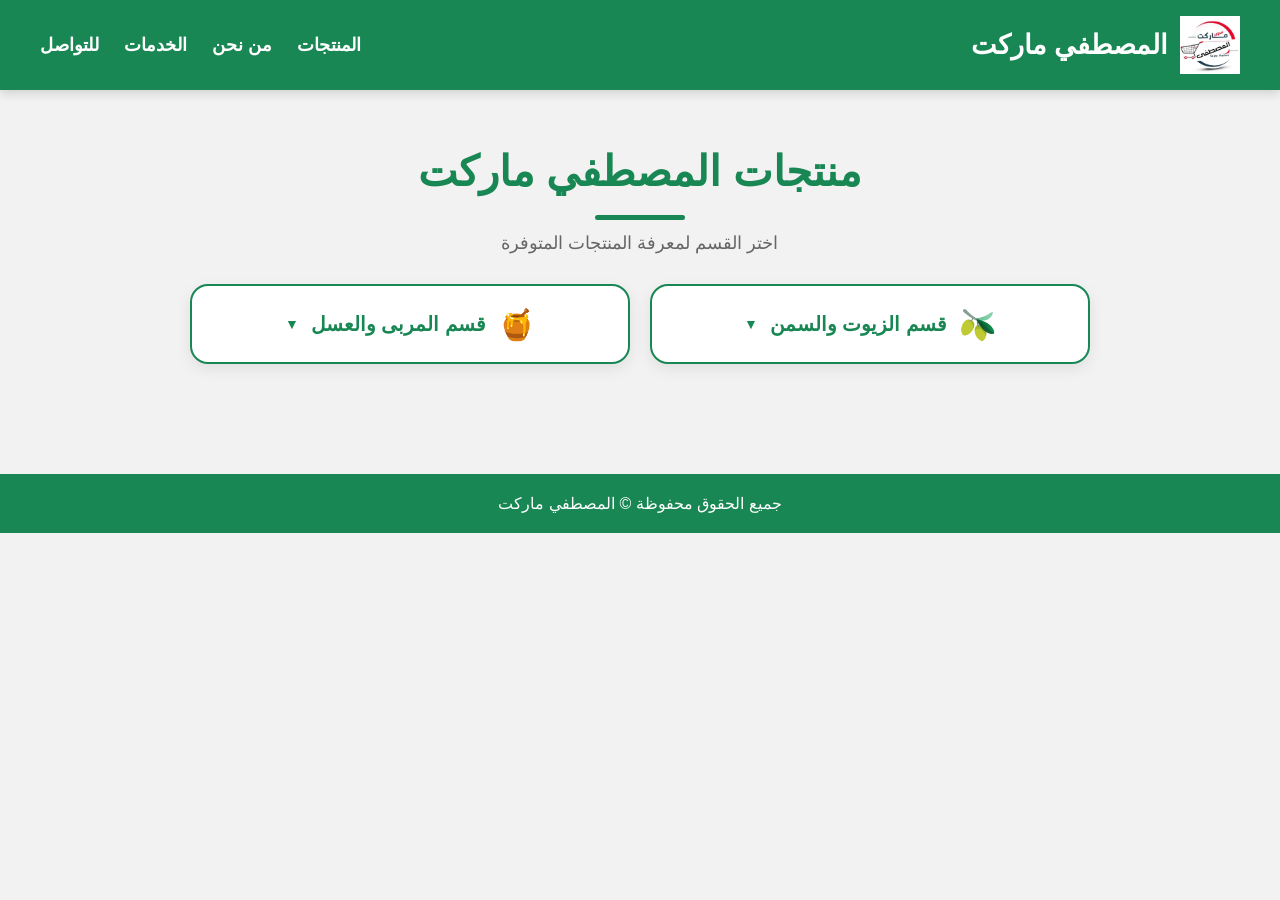
==== commit 37e3dde3: "Add files via upload" ====
--- a/index.html
+++ b/index.html
@@ -77,318 +77,449 @@
 <section id="products"
          class="products-section">
 
+
     <h2>
         منتجات المصطفي ماركت
     </h2>
 
+
     <p class="products-description">
-        تعرف على المنتجات المتوفرة حاليًا
+        اختر القسم لمعرفة المنتجات المتوفرة
     </p>
 
 
-    <div class="products-container">
-
-
-        <!-- المنتج 1 -->
-
-        <div class="product">
-
-            <div class="product-image">
-
-                <img src="product1.jpg"
-                     alt="سمن كرستال 1 كيلو صافي">
-
-            </div>
+
+    <!-- =========================
+         أقسام المنتجات
+    ========================== -->
+
+    <div class="categories-container">
+
+
+        <!-- قسم الزيوت والسمن -->
+
+        <button class="category-button"
+                onclick="toggleCategory('oils-section', this)">
+
+            <span class="category-icon">
+                🫒
+            </span>
+
+            <span>
+                قسم الزيوت والسمن
+            </span>
+
+            <span class="category-arrow">
+                ▼
+            </span>
+
+        </button>
+
+
+
+        <!-- قسم المربى والعسل -->
+
+        <button class="category-button"
+                onclick="toggleCategory('jams-section', this)">
+
+            <span class="category-icon">
+                🍯
+            </span>
+
+            <span>
+                قسم المربى والعسل
+            </span>
+
+            <span class="category-arrow">
+                ▼
+            </span>
+
+        </button>
+
+    </div>
+
+
+
+    <!-- =========================
+         قسم الزيوت والسمن
+    ========================== -->
+
+    <section id="oils-section"
+             class="category-products">
+
+
+        <div class="category-title">
+
+            <span>
+                🫒
+            </span>
 
             <h3>
-                سمن كرستال 1 كيلو صافي
+                قسم الزيوت والسمن
             </h3>
 
-            <div id="status-product1"
-                 class="availability">
-            </div>
-
-            <div class="stock-box">
-
-                <span>
-                    الكمية المتاحة:
-                </span>
-
-                <strong id="stock-product1">
-                    20
-                </strong>
-
-            </div>
-
-            <div class="price-box">
-
-                <span>
-                    السعر:
-                </span>
-
-                <strong class="product-price">
-                </strong>
-
-                <span>
-                    جنيه
-                </span>
-
-            </div>
-
         </div>
 
 
-
-        <!-- المنتج 2 -->
-
-        <div class="product">
-
-            <div class="product-image">
-
-                <img src="product2.jpg"
-                     alt="زيت الممتاز 1 لتر صافي">
-
-            </div>
+        <div class="products-container">
+
+
+            <!-- سمن كرستال -->
+
+            <div class="product">
+
+                <div class="product-image">
+
+                    <img src="product1.jpg"
+                         alt="سمن كرستال 1 كيلو صافي">
+
+                </div>
+
+
+                <h3>
+                    سمن كرستال 1 كيلو صافي
+                </h3>
+
+
+                <div id="status-product1"
+                     class="availability">
+                </div>
+
+
+                <div class="stock-box">
+
+                    <span>
+                        الكمية المتاحة:
+                    </span>
+
+                    <strong id="stock-product1">
+                        20
+                    </strong>
+
+                </div>
+
+
+                <div class="price-box">
+
+                    <span>
+                        السعر:
+                    </span>
+
+                    <strong class="product-price">
+                    </strong>
+
+                    <span>
+                        جنيه
+                    </span>
+
+                </div>
+
+            </div>
+
+
+
+            <!-- زيت الممتاز -->
+
+            <div class="product">
+
+                <div class="product-image">
+
+                    <img src="product2.jpg"
+                         alt="زيت الممتاز 1 لتر صافي">
+
+                </div>
+
+
+                <h3>
+                    زيت الممتاز 1 لتر صافي
+                </h3>
+
+
+                <div id="status-product2"
+                     class="availability">
+                </div>
+
+
+                <div class="stock-box">
+
+                    <span>
+                        الكمية المتاحة:
+                    </span>
+
+                    <strong id="stock-product2">
+                        0
+                    </strong>
+
+                </div>
+
+
+                <div class="price-box">
+
+                    <span>
+                        السعر:
+                    </span>
+
+                    <strong class="product-price">
+                    </strong>
+
+                    <span>
+                        جنيه
+                    </span>
+
+                </div>
+
+            </div>
+
+
+        </div>
+
+    </section>
+
+
+
+    <!-- =========================
+         قسم المربى والعسل
+    ========================== -->
+
+    <section id="jams-section"
+             class="category-products">
+
+
+        <div class="category-title">
+
+            <span>
+                🍯
+            </span>
 
             <h3>
-                زيت الممتاز 1 لتر صافي
+                قسم المربى والعسل
             </h3>
 
-            <div id="status-product2"
-                 class="availability">
-            </div>
-
-            <div class="stock-box">
-
-                <span>
-                    الكمية المتاحة:
-                </span>
-
-                <strong id="stock-product2">
-                    0
-                </strong>
-
-            </div>
-
-            <div class="price-box">
-
-                <span>
-                    السعر:
-                </span>
-
-                <strong class="product-price">
-                </strong>
-
-                <span>
-                    جنيه
-                </span>
-
-            </div>
-
         </div>
 
 
-
-        <!-- المنتج 3 -->
-
-        <div class="product">
-
-            <div class="product-image">
-
-                <img src="product3.jpg"
-                     alt="مربي فيتراك تين 850 جم">
-
-            </div>
-
-            <h3>
-                مربي فيتراك تين 850 جم
-            </h3>
-
-            <div id="status-product3"
-                 class="availability">
-            </div>
-
-            <div class="stock-box">
-
-                <span>
-                    الكمية المتاحة:
-                </span>
-
-                <strong id="stock-product3">
-                    8
-                </strong>
-
-            </div>
-
-            <div class="price-box">
-
-                <span>
-                    السعر:
-                </span>
-
-                <strong class="product-price">
-                </strong>
-
-                <span>
-                    جنيه
-                </span>
-
-            </div>
+        <div class="products-container">
+
+
+            <!-- مربي فيتراك تين -->
+
+            <div class="product">
+
+                <div class="product-image">
+
+                    <img src="product3.jpg"
+                         alt="مربي فيتراك تين 850 جم">
+
+                </div>
+
+
+                <h3>
+                    مربي فيتراك تين 850 جم
+                </h3>
+
+
+                <div id="status-product3"
+                     class="availability">
+                </div>
+
+
+                <div class="stock-box">
+
+                    <span>
+                        الكمية المتاحة:
+                    </span>
+
+                    <strong id="stock-product3">
+                        8
+                    </strong>
+
+                </div>
+
+
+                <div class="price-box">
+
+                    <span>
+                        السعر:
+                    </span>
+
+                    <strong class="product-price">
+                    </strong>
+
+                    <span>
+                        جنيه
+                    </span>
+
+                </div>
+
+            </div>
+
+
+
+            <!-- مربي فيتراك فراولة -->
+
+            <div class="product">
+
+                <div class="product-image">
+
+                    <img src="product4.jpg"
+                         alt="مربي فيتراك فراولة 850 جم">
+
+                </div>
+
+
+                <h3>
+                    مربي فيتراك فراولة 850 جم
+                </h3>
+
+
+                <div id="status-product4"
+                     class="availability">
+                </div>
+
+
+                <div class="stock-box">
+
+                    <span>
+                        الكمية المتاحة:
+                    </span>
+
+                    <strong id="stock-product4">
+                        10
+                    </strong>
+
+                </div>
+
+
+                <div class="price-box">
+
+                    <span>
+                        السعر:
+                    </span>
+
+                    <strong class="product-price">
+                    </strong>
+
+                    <span>
+                        جنيه
+                    </span>
+
+                </div>
+
+            </div>
+
+
+
+            <!-- مربي البوادي كريمي -->
+
+            <div class="product">
+
+                <div class="product-image">
+
+                    <img src="product5.jpg"
+                         alt="مربي البوادي كريمي فراولة 365 جم">
+
+                </div>
+
+
+                <h3>
+                    مربي البوادي كريمي فراولة 365 جم
+                </h3>
+
+
+                <div id="status-product5"
+                     class="availability">
+                </div>
+
+
+                <div class="stock-box">
+
+                    <span>
+                        الكمية المتاحة:
+                    </span>
+
+                    <strong id="stock-product5">
+                        0
+                    </strong>
+
+                </div>
+
+
+                <div class="price-box">
+
+                    <span>
+                        السعر:
+                    </span>
+
+                    <strong class="product-price">
+                    </strong>
+
+                    <span>
+                        جنيه
+                    </span>
+
+                </div>
+
+            </div>
+
+
+
+            <!-- مربي البوادي مشمش -->
+
+            <div class="product">
+
+                <div class="product-image">
+
+                    <img src="product6.jpg"
+                         alt="مربي البوادي مشمش 680 جم">
+
+                </div>
+
+
+                <h3>
+                    مربي البوادي مشمش 680 جم
+                </h3>
+
+
+                <div id="status-product6"
+                     class="availability">
+                </div>
+
+
+                <div class="stock-box">
+
+                    <span>
+                        الكمية المتاحة:
+                    </span>
+
+                    <strong id="stock-product6">
+                        10
+                    </strong>
+
+                </div>
+
+
+                <div class="price-box">
+
+                    <span>
+                        السعر:
+                    </span>
+
+                    <strong class="product-price">
+                    </strong>
+
+                    <span>
+                        جنيه
+                    </span>
+
+                </div>
+
+            </div>
+
 
         </div>
 
-
-
-        <!-- المنتج 4 -->
-
-        <div class="product">
-
-            <div class="product-image">
-
-                <img src="product4.jpg"
-                     alt="مربي فيتراك فراولة 850 جم">
-
-            </div>
-
-            <h3>
-                مربي فيتراك فراولة 850 جم
-            </h3>
-
-            <div id="status-product4"
-                 class="availability">
-            </div>
-
-            <div class="stock-box">
-
-                <span>
-                    الكمية المتاحة:
-                </span>
-
-                <strong id="stock-product4">
-                    10
-                </strong>
-
-            </div>
-
-            <div class="price-box">
-
-                <span>
-                    السعر:
-                </span>
-
-                <strong class="product-price">
-                </strong>
-
-                <span>
-                    جنيه
-                </span>
-
-            </div>
-
-        </div>
-
-
-
-        <!-- المنتج 5 -->
-
-        <div class="product">
-
-            <div class="product-image">
-
-                <img src="product5.jpg"
-                     alt="مربي البوادي كريمي فراولة 365 جم">
-
-            </div>
-
-            <h3>
-                مربي البوادي كريمي فراولة 365 جم
-            </h3>
-
-            <div id="status-product5"
-                 class="availability">
-            </div>
-
-            <div class="stock-box">
-
-                <span>
-                    الكمية المتاحة:
-                </span>
-
-                <strong id="stock-product5">
-                    0
-                </strong>
-
-            </div>
-
-            <div class="price-box">
-
-                <span>
-                    السعر:
-                </span>
-
-                <strong class="product-price">
-                </strong>
-
-                <span>
-                    جنيه
-                </span>
-
-            </div>
-
-        </div>
-
-
-
-        <!-- المنتج 6 -->
-
-        <div class="product">
-
-            <div class="product-image">
-
-                <img src="product6.jpg"
-                     alt="مربي البوادي مشمش 680 جم">
-
-            </div>
-
-            <h3>
-                مربي البوادي مشمش 680 جم
-            </h3>
-
-            <div id="status-product6"
-                 class="availability">
-            </div>
-
-            <div class="stock-box">
-
-                <span>
-                    الكمية المتاحة:
-                </span>
-
-                <strong id="stock-product6">
-                    10
-                </strong>
-
-            </div>
-
-            <div class="price-box">
-
-                <span>
-                    السعر:
-                </span>
-
-                <strong class="product-price">
-                </strong>
-
-                <span>
-                    جنيه
-                </span>
-
-            </div>
-
-        </div>
-
-
-    </div>
+    </section>
+
 
 </section>
 
@@ -397,7 +528,7 @@
 
 
 <!-- =========================
-     ABOUT
+     من نحن
 ========================= -->
 
 <div id="about-overlay"
@@ -426,9 +557,11 @@
                 🏪
             </div>
 
+
             <h3>
                 المصطفي ماركت
             </h3>
+
 
             <p>
                 المصطفي ماركت صرح عريق بدأ منذ أكثر من
@@ -436,6 +569,7 @@
                 أفضل المنتجات بجودة عالية.
             </p>
 
+
             <p>
                 نحرص دائمًا على توفير المنتجات التي
                 يحتاجها عملاؤنا مع الاهتمام بالجودة.
@@ -450,7 +584,7 @@
 
 
 <!-- =========================
-     SERVICES
+     الخدمات
 ========================= -->
 
 <div id="services-overlay"
@@ -475,6 +609,7 @@
 
         <div class="side-content services-content">
 
+
             <div class="side-service">
 
                 <div class="service-icon">
@@ -497,6 +632,7 @@
             </div>
 
 
+
             <div class="side-service">
 
                 <div class="service-icon">
@@ -516,6 +652,7 @@
                 </div>
 
             </div>
+
 
 
             <div class="side-service">
@@ -539,6 +676,7 @@
 
             </div>
 
+
         </div>
 
     </aside>
@@ -548,7 +686,7 @@
 
 
 <!-- =========================
-     CONTACT
+     التواصل
 ========================= -->
 
 <div id="contact-overlay"
@@ -577,10 +715,12 @@
                 📞
             </div>
 
+
             <h3>
                 تواصل معنا
             </h3>
 
+
             <p>
                 يمكنك التواصل معنا مباشرة:
             </p>
@@ -591,6 +731,7 @@
                 <span class="phone-number">
                     +20 114 287 8259
                 </span>
+
 
                 <a href="tel:+201142878259"
                    class="call-button">
@@ -623,39 +764,132 @@
 
 <script>
 
+
+/* =========================
+   فتح وإغلاق الأقسام
+========================= */
+
+function toggleCategory(
+    sectionId,
+    button
+) {
+
+    const section =
+        document.getElementById(
+            sectionId
+        );
+
+
+    const isOpen =
+        section.classList.contains(
+            "category-open"
+        );
+
+
+    /* إغلاق جميع الأقسام */
+
+    document
+        .querySelectorAll(
+            ".category-products"
+        )
+        .forEach(function(item) {
+
+            item.classList.remove(
+                "category-open"
+            );
+
+        });
+
+
+    document
+        .querySelectorAll(
+            ".category-button"
+        )
+        .forEach(function(item) {
+
+            item.classList.remove(
+                "active"
+            );
+
+        });
+
+
+    /* فتح القسم المطلوب */
+
+    if (!isOpen) {
+
+        section.classList.add(
+            "category-open"
+        );
+
+        button.classList.add(
+            "active"
+        );
+
+
+        setTimeout(function() {
+
+            section.scrollIntoView({
+                behavior: "smooth",
+                block: "start"
+            });
+
+        }, 100);
+
+    }
+
+}
+
+
+
 /* =========================
    حالة المنتجات
 ========================= */
 
-function updateProductStatus(productId) {
-
-    const stock =
-        parseInt(
-            document.getElementById(
-                "stock-" + productId
-            ).textContent
+function updateProductStatus(
+    productId
+) {
+
+    const stockElement =
+        document.getElementById(
+            "stock-" + productId
         );
 
-    const status =
+
+    const statusElement =
         document.getElementById(
             "status-" + productId
         );
 
 
+    if (!stockElement ||
+        !statusElement) {
+
+        return;
+
+    }
+
+
+    const stock =
+        parseInt(
+            stockElement.textContent
+        );
+
+
     if (stock > 0) {
 
-        status.className =
+        statusElement.className =
             "availability available";
 
-        status.innerHTML =
+        statusElement.innerHTML =
             "● متوفر";
 
     } else {
 
-        status.className =
+        statusElement.className =
             "availability unavailable";
 
-        status.innerHTML =
+        statusElement.innerHTML =
             "● غير متوفر";
 
     }
@@ -679,18 +913,24 @@
 function openAbout() {
 
     document
-        .getElementById("about-overlay")
+        .getElementById(
+            "about-overlay"
+        )
         .classList.add("show");
 
 }
 
+
 function closeAbout() {
 
     document
-        .getElementById("about-overlay")
+        .getElementById(
+            "about-overlay"
+        )
         .classList.remove("show");
 
 }
+
 
 function closeAboutOutside(event) {
 
@@ -714,18 +954,24 @@
 function openServices() {
 
     document
-        .getElementById("services-overlay")
+        .getElementById(
+            "services-overlay"
+        )
         .classList.add("show");
 
 }
 
+
 function closeServices() {
 
     document
-        .getElementById("services-overlay")
+        .getElementById(
+            "services-overlay"
+        )
         .classList.remove("show");
 
 }
+
 
 function closeServicesOutside(event) {
 
@@ -749,18 +995,24 @@
 function openContact() {
 
     document
-        .getElementById("contact-overlay")
+        .getElementById(
+            "contact-overlay"
+        )
         .classList.add("show");
 
 }
 
+
 function closeContact() {
 
     document
-        .getElementById("contact-overlay")
+        .getElementById(
+            "contact-overlay"
+        )
         .classList.remove("show");
 
 }
+
 
 function closeContactOutside(event) {
 
@@ -778,17 +1030,21 @@
 
 
 /* =========================
-   ESC
+   زر ESC
 ========================= */
 
 document.addEventListener(
     "keydown",
     function(event) {
 
-        if (event.key === "Escape") {
+        if (
+            event.key === "Escape"
+        ) {
 
             closeAbout();
+
             closeServices();
+
             closeContact();
 
         }
--- a/home.css
+++ b/home.css
@@ -11,7 +11,9 @@
 }
 
 body {
+
     margin: 0;
+
     padding: 0;
 
     font-family:
@@ -85,12 +87,140 @@
     margin: 0;
 
     font-size: 27px;
+}
+
+
+nav {
+
+    display: flex;
+
+    align-items: center;
+
+    justify-content: center;
+
+    gap: 25px;
+}
+
+
+nav a {
+
+    color: white;
+
+    text-decoration: none;
+
+    font-size: 18px;
 
     font-weight: bold;
-}
-
-
-nav {
+
+    cursor: pointer;
+
+    white-space: nowrap;
+
+    transition: .3s;
+}
+
+
+nav a:hover {
+
+    color: #ffe082;
+}
+
+
+/* =================================================
+   PRODUCTS SECTION
+================================================= */
+
+.products-section {
+
+    width: 100%;
+
+    padding: 50px 20px;
+
+    text-align: center;
+}
+
+
+.products-section h2 {
+
+    margin: 0;
+
+    color: #198754;
+
+    font-size: 42px;
+
+    font-weight: 800;
+
+    line-height: 1.5;
+}
+
+
+.products-section h2::after {
+
+    content: "";
+
+    display: block;
+
+    width: 90px;
+
+    height: 5px;
+
+    background: #198754;
+
+    margin: 12px auto;
+
+    border-radius: 20px;
+}
+
+
+.products-description {
+
+    color: #666;
+
+    font-size: 18px;
+
+    margin:
+        10px 0 30px;
+}
+
+
+/* =================================================
+   CATEGORIES
+================================================= */
+
+.categories-container {
+
+    width: 100%;
+
+    max-width: 900px;
+
+    margin: 0 auto 30px;
+
+    display: grid;
+
+    grid-template-columns:
+        repeat(2, 1fr);
+
+    gap: 20px;
+}
+
+
+.category-button {
+
+    width: 100%;
+
+    min-height: 80px;
+
+    border: 2px solid #198754;
+
+    border-radius: 18px;
+
+    background: white;
+
+    color: #198754;
+
+    cursor: pointer;
+
+    padding: 15px 20px;
 
     display: flex;
 
@@ -98,101 +228,155 @@
 
     justify-content: center;
 
-    gap: 25px;
-}
-
-
-nav a {
+    gap: 12px;
+
+    font-family: inherit;
+
+    font-size: 20px;
+
+    font-weight: bold;
+
+    box-shadow:
+        0 5px 15px rgba(0,0,0,.08);
+
+    transition:
+        .3s ease;
+}
+
+
+.category-button:hover {
+
+    background: #198754;
 
     color: white;
 
-    text-decoration: none;
-
-    font-size: 18px;
-
-    font-weight: bold;
-
-    cursor: pointer;
-
-    white-space: nowrap;
-}
-
-
-nav a:hover {
-
-    color: #ffe082;
-}
-
-
-/* =================================================
-   PRODUCTS SECTION
-================================================= */
-
-.products-section {
-
-    width: 100%;
-
-    padding: 50px 20px;
-
-    text-align: center;
-}
-
-
-.products-section h2 {
+    transform: translateY(-3px);
+
+    box-shadow:
+        0 8px 20px rgba(25,135,84,.20);
+}
+
+
+.category-button.active {
+
+    background: #198754;
+
+    color: white;
+}
+
+
+.category-icon {
+
+    font-size: 30px;
+}
+
+
+.category-arrow {
+
+    font-size: 14px;
+
+    transition:
+        transform .3s;
+}
+
+
+.category-button.active
+.category-arrow {
+
+    transform:
+        rotate(180deg);
+}
+
+
+/* =================================================
+   CATEGORY PRODUCTS
+================================================= */
+
+.category-products {
+
+    width: 100%;
+
+    max-width: 1350px;
+
+    margin: 0 auto 35px;
+
+    display: none;
+
+    scroll-margin-top: 100px;
+}
+
+
+.category-products.category-open {
+
+    display: block;
+
+    animation:
+        categoryShow .35s ease;
+}
+
+
+@keyframes categoryShow {
+
+    from {
+
+        opacity: 0;
+
+        transform:
+            translateY(-10px);
+    }
+
+    to {
+
+        opacity: 1;
+
+        transform:
+            translateY(0);
+    }
+
+}
+
+
+/* =================================================
+   CATEGORY TITLE
+================================================= */
+
+.category-title {
+
+    display: flex;
+
+    justify-content: center;
+
+    align-items: center;
+
+    gap: 10px;
+
+    margin-bottom: 20px;
+
+    color: #198754;
+}
+
+
+.category-title span {
+
+    font-size: 28px;
+}
+
+
+.category-title h3 {
 
     margin: 0;
 
-    color: #198754;
-
-    font-size: 42px;
-
-    font-weight: 800;
-
-    line-height: 1.5;
-}
-
-
-.products-section h2::after {
-
-    content: "";
-
-    display: block;
-
-    width: 90px;
-
-    height: 5px;
-
-    background: #198754;
-
-    margin: 12px auto 0;
-
-    border-radius: 20px;
-}
-
-
-.products-description {
-
-    color: #666;
-
-    font-size: 18px;
-
-    margin:
-        15px 0 35px;
+    font-size: 28px;
 }
 
 
 /* =================================================
    PRODUCT GRID
-   DESKTOP = 4
 ================================================= */
 
 .products-container {
 
     width: 100%;
-
-    max-width: 1350px;
-
-    margin: 0 auto;
 
     display: grid;
 
@@ -200,11 +384,13 @@
         repeat(4, minmax(0, 1fr));
 
     gap: 25px;
-}
-
-
-/* =================================================
-   PRODUCT CARD
+
+    margin: 0 auto;
+}
+
+
+/* =================================================
+   PRODUCT
 ================================================= */
 
 .product {
@@ -232,7 +418,8 @@
 
 .product:hover {
 
-    transform: translateY(-5px);
+    transform:
+        translateY(-5px);
 
     box-shadow:
         0 10px 25px rgba(0,0,0,.15);
@@ -479,10 +666,6 @@
 }
 
 
-/* =================================================
-   SIDE HEADER
-================================================= */
-
 .side-header {
 
     background: #198754;
@@ -740,7 +923,8 @@
    TABLET
 ================================================= */
 
-@media screen and (min-width: 701px)
+@media screen
+       and (min-width: 701px)
        and (max-width: 1100px) {
 
     .products-container {
@@ -751,6 +935,7 @@
         gap: 18px;
     }
 
+
     .product-image {
 
         height: 200px;
@@ -761,10 +946,11 @@
 
 /* =================================================
    MOBILE
-   2 PRODUCTS EXACTLY
-================================================= */
-
-@media screen and (max-width: 700px) {
+   منتجين بجانب بعض
+================================================= */
+
+@media screen
+       and (max-width: 700px) {
 
     header {
 
@@ -777,70 +963,118 @@
     }
 
 
-    .site-title {
+    .site-title img {
+
+        width: 50px;
+
+        height: 50px;
+    }
+
+
+    .site-title h1 {
+
+        font-size: 22px;
+    }
+
+
+    nav {
+
+        width: 100%;
+
+        flex-wrap: wrap;
 
         justify-content: center;
-    }
-
-
-    .site-title img {
-
-        width: 50px;
-
-        height: 50px;
-    }
-
-
-    .site-title h1 {
+
+        gap: 8px 14px;
+    }
+
+
+    nav a {
+
+        font-size: 14px;
+    }
+
+
+    .products-section {
+
+        padding:
+            30px 7px;
+    }
+
+
+    .products-section h2 {
+
+        font-size: 29px;
+    }
+
+
+    .products-description {
+
+        font-size: 14px;
+
+        margin-bottom: 25px;
+    }
+
+
+    /* =========================
+       أقسام المنتجات
+    ========================= */
+
+    .categories-container {
+
+        grid-template-columns:
+            1fr;
+
+        gap: 12px;
+
+        margin-bottom: 25px;
+    }
+
+
+    .category-button {
+
+        min-height: 70px;
+
+        padding: 12px;
+
+        font-size: 17px;
+
+        border-radius: 14px;
+    }
+
+
+    .category-icon {
+
+        font-size: 25px;
+    }
+
+
+    /* =========================
+       عنوان القسم
+    ========================= */
+
+    .category-title {
+
+        margin-bottom: 15px;
+    }
+
+
+    .category-title span {
+
+        font-size: 23px;
+    }
+
+
+    .category-title h3 {
 
         font-size: 22px;
     }
 
 
-    nav {
-
-        width: 100%;
-
-        display: flex;
-
-        flex-wrap: wrap;
-
-        justify-content: center;
-
-        gap: 8px 14px;
-    }
-
-
-    nav a {
-
-        font-size: 14px;
-    }
-
-
-    .products-section {
-
-        padding:
-            30px 6px;
-    }
-
-
-    .products-section h2 {
-
-        font-size: 29px;
-    }
-
-
-    .products-description {
-
-        font-size: 14px;
-
-        margin-bottom: 25px;
-    }
-
-
-    /* ==========================================
-       ⭐ إجبار الموبايل على منتجين بجانب بعض
-    ========================================== */
+    /* =========================
+       المنتجات
+       منتجين بالضبط
+    ========================= */
 
     .products-container {
 
@@ -849,16 +1083,10 @@
         grid-template-columns:
             1fr 1fr !important;
 
-        grid-auto-flow: row;
-
         width: 100% !important;
 
         max-width: 100% !important;
 
-        margin: 0 !important;
-
-        padding: 0 !important;
-
         gap: 10px !important;
     }
 
@@ -869,19 +1097,15 @@
 
         min-width: 0 !important;
 
-        max-width: none !important;
-
         padding: 7px !important;
 
-        margin: 0 !important;
-
         border-radius: 12px !important;
     }
 
 
-    /* ==========================================
-       صور الموبايل
-    ========================================== */
+    /* =========================
+       الصور
+    ========================= */
 
     .product-image {
 
@@ -889,9 +1113,9 @@
 
         height: 135px !important;
 
+        border-radius: 8px !important;
+
         margin-bottom: 7px !important;
-
-        border-radius: 8px !important;
     }
 
 
@@ -907,6 +1131,10 @@
     }
 
 
+    /* =========================
+       اسم المنتج
+    ========================= */
+
     .product h3 {
 
         font-size: 13px !important;
@@ -915,8 +1143,7 @@
 
         min-height: 58px !important;
 
-        margin:
-            7px 0 !important;
+        margin: 7px 0 !important;
     }
 
 
@@ -978,7 +1205,8 @@
    MOBILE SMALL
 ================================================= */
 
-@media screen and (max-width: 380px) {
+@media screen
+       and (max-width: 380px) {
 
     .products-container {
 
@@ -1032,18 +1260,17 @@
 
 /* =================================================
    DESKTOP
-   4 PRODUCTS
-================================================= */
-
-@media screen and (min-width: 1101px) {
+   4 منتجات بجانب بعض
+================================================= */
+
+@media screen
+       and (min-width: 1101px) {
 
     .products-container {
 
         grid-template-columns:
             repeat(4, minmax(0, 1fr));
 
-        max-width: 1350px;
-
         gap: 25px;
     }
 
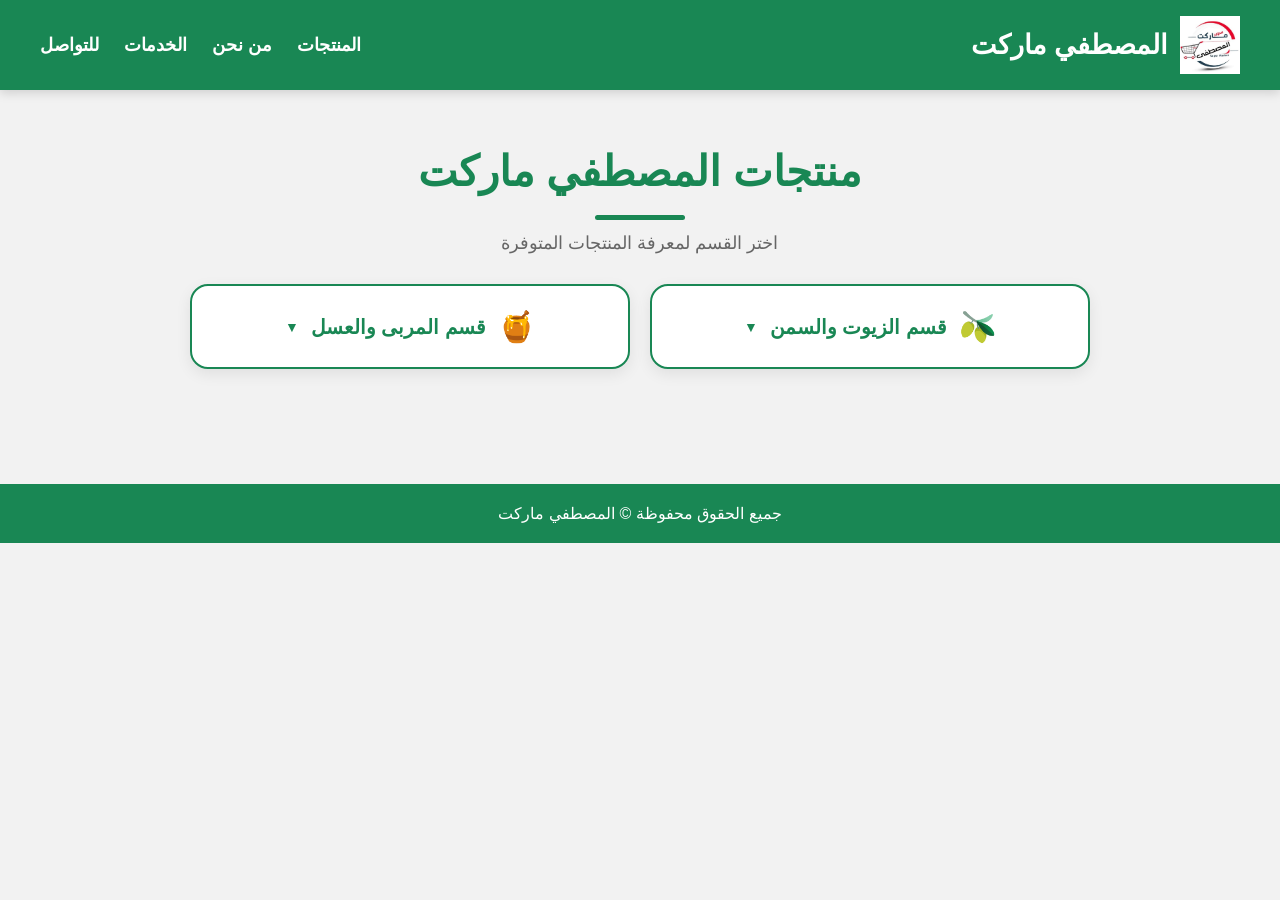
==== commit 17cc56c7: "Add files via upload" ====
--- a/index.html
+++ b/index.html
@@ -19,7 +19,6 @@
 
 </head>
 
-
 <body>
 
 
@@ -32,7 +31,7 @@
     <div class="site-title">
 
         <img src="logo.png"
-             alt="المصطفي ماركت">
+             alt="لوجو المصطفي ماركت">
 
         <h1>
             المصطفي ماركت
@@ -88,15 +87,14 @@
     </p>
 
 
-
     <!-- =========================
-         أقسام المنتجات
+         الأقسام
     ========================== -->
 
     <div class="categories-container">
 
 
-        <!-- قسم الزيوت والسمن -->
+        <!-- الزيوت والسمن -->
 
         <button class="category-button"
                 onclick="toggleCategory('oils-section', this)">
@@ -105,7 +103,7 @@
                 🫒
             </span>
 
-            <span>
+            <span class="category-name">
                 قسم الزيوت والسمن
             </span>
 
@@ -117,7 +115,7 @@
 
 
 
-        <!-- قسم المربى والعسل -->
+        <!-- المربى والعسل -->
 
         <button class="category-button"
                 onclick="toggleCategory('jams-section', this)">
@@ -126,7 +124,7 @@
                 🍯
             </span>
 
-            <span>
+            <span class="category-name">
                 قسم المربى والعسل
             </span>
 
@@ -141,7 +139,7 @@
 
 
     <!-- =========================
-         قسم الزيوت والسمن
+         الزيوت والسمن
     ========================== -->
 
     <section id="oils-section"
@@ -164,7 +162,7 @@
         <div class="products-container">
 
 
-            <!-- سمن كرستال -->
+            <!-- المنتج الأول -->
 
             <div class="product">
 
@@ -218,7 +216,7 @@
 
 
 
-            <!-- زيت الممتاز -->
+            <!-- المنتج الثاني -->
 
             <div class="product">
 
@@ -278,7 +276,7 @@
 
 
     <!-- =========================
-         قسم المربى والعسل
+         المربى والعسل
     ========================== -->
 
     <section id="jams-section"
@@ -301,7 +299,7 @@
         <div class="products-container">
 
 
-            <!-- مربي فيتراك تين -->
+            <!-- المنتج الثالث -->
 
             <div class="product">
 
@@ -355,7 +353,7 @@
 
 
 
-            <!-- مربي فيتراك فراولة -->
+            <!-- المنتج الرابع -->
 
             <div class="product">
 
@@ -409,7 +407,7 @@
 
 
 
-            <!-- مربي البوادي كريمي -->
+            <!-- المنتج الخامس -->
 
             <div class="product">
 
@@ -463,7 +461,7 @@
 
 
 
-            <!-- مربي البوادي مشمش -->
+            <!-- المنتج السادس -->
 
             <div class="product">
 
@@ -519,7 +517,6 @@
         </div>
 
     </section>
-
 
 </section>
 
@@ -766,7 +763,7 @@
 
 
 /* =========================
-   فتح وإغلاق الأقسام
+   فتح الأقسام
 ========================= */
 
 function toggleCategory(
@@ -780,13 +777,13 @@
         );
 
 
-    const isOpen =
+    const alreadyOpen =
         section.classList.contains(
             "category-open"
         );
 
 
-    /* إغلاق جميع الأقسام */
+    /* إغلاق كل الأقسام */
 
     document
         .querySelectorAll(
@@ -801,6 +798,8 @@
         });
 
 
+    /* إزالة حالة التفعيل */
+
     document
         .querySelectorAll(
             ".category-button"
@@ -814,9 +813,9 @@
         });
 
 
-    /* فتح القسم المطلوب */
-
-    if (!isOpen) {
+    /* لو القسم كان مغلقًا افتحه */
+
+    if (!alreadyOpen) {
 
         section.classList.add(
             "category-open"
@@ -825,16 +824,6 @@
         button.classList.add(
             "active"
         );
-
-
-        setTimeout(function() {
-
-            section.scrollIntoView({
-                behavior: "smooth",
-                block: "start"
-            });
-
-        }, 100);
 
     }
 
@@ -1030,16 +1019,14 @@
 
 
 /* =========================
-   زر ESC
+   ESC
 ========================= */
 
 document.addEventListener(
     "keydown",
     function(event) {
 
-        if (
-            event.key === "Escape"
-        ) {
+        if (event.key === "Escape") {
 
             closeAbout();
 
--- a/home.css
+++ b/home.css
@@ -127,7 +127,7 @@
 
 
 /* =================================================
-   PRODUCTS SECTION
+   PRODUCTS
 ================================================= */
 
 .products-section {
@@ -184,7 +184,7 @@
 
 
 /* =================================================
-   CATEGORIES
+   CATEGORY BUTTONS
 ================================================= */
 
 .categories-container {
@@ -193,7 +193,7 @@
 
     max-width: 900px;
 
-    margin: 0 auto 30px;
+    margin: 0 auto 35px;
 
     display: grid;
 
@@ -208,7 +208,7 @@
 
     width: 100%;
 
-    min-height: 80px;
+    min-height: 85px;
 
     border: 2px solid #198754;
 
@@ -239,8 +239,7 @@
     box-shadow:
         0 5px 15px rgba(0,0,0,.08);
 
-    transition:
-        .3s ease;
+    transition: .3s ease;
 }
 
 
@@ -250,10 +249,8 @@
 
     color: white;
 
-    transform: translateY(-3px);
-
-    box-shadow:
-        0 8px 20px rgba(25,135,84,.20);
+    transform:
+        translateY(-3px);
 }
 
 
@@ -289,7 +286,7 @@
 
 
 /* =================================================
-   CATEGORY PRODUCTS
+   PRODUCTS SECTIONS
 ================================================= */
 
 .category-products {
@@ -298,11 +295,12 @@
 
     max-width: 1350px;
 
-    margin: 0 auto 35px;
+    margin:
+        0 auto 35px;
 
     display: none;
 
-    scroll-margin-top: 100px;
+    scroll-margin-top: 110px;
 }
 
 
@@ -350,7 +348,7 @@
 
     gap: 10px;
 
-    margin-bottom: 20px;
+    margin-bottom: 25px;
 
     color: #198754;
 }
@@ -358,7 +356,7 @@
 
 .category-title span {
 
-    font-size: 28px;
+    font-size: 30px;
 }
 
 
@@ -366,12 +364,12 @@
 
     margin: 0;
 
-    font-size: 28px;
-}
-
-
-/* =================================================
-   PRODUCT GRID
+    font-size: 29px;
+}
+
+
+/* =================================================
+   PRODUCTS GRID
 ================================================= */
 
 .products-container {
@@ -384,13 +382,11 @@
         repeat(4, minmax(0, 1fr));
 
     gap: 25px;
-
-    margin: 0 auto;
-}
-
-
-/* =================================================
-   PRODUCT
+}
+
+
+/* =================================================
+   PRODUCT CARD
 ================================================= */
 
 .product {
@@ -405,14 +401,16 @@
 
     border-radius: 18px;
 
-    border: 1px solid #e8e8e8;
+    border: 1px solid #e5e5e5;
 
     box-shadow:
         0 5px 18px rgba(0,0,0,.10);
 
     overflow: hidden;
 
-    transition: .3s;
+    transition:
+        transform .3s,
+        box-shadow .3s;
 }
 
 
@@ -427,7 +425,7 @@
 
 
 /* =================================================
-   PRODUCT IMAGE
+   IMAGE
 ================================================= */
 
 .product-image {
@@ -938,7 +936,7 @@
 
     .product-image {
 
-        height: 200px;
+        height: 210px;
     }
 
 }
@@ -946,338 +944,379 @@
 
 /* =================================================
    MOBILE
-   منتجين بجانب بعض
+   نفس تصميم اللابتوب
+   مع منتجين بجانب بعض
 ================================================= */
 
 @media screen
        and (max-width: 700px) {
 
+
+    /* HEADER */
+
     header {
 
         padding:
-            12px 8px;
+            15px 10px;
 
         flex-direction: column;
 
-        gap: 12px;
+        gap: 15px;
+    }
+
+
+    .site-title {
+
+        gap: 10px;
     }
 
 
     .site-title img {
 
-        width: 50px;
-
-        height: 50px;
+        width: 60px;
+
+        height: 60px;
     }
 
 
     .site-title h1 {
 
+        font-size: 27px;
+    }
+
+
+    nav {
+
+        width: 100%;
+
+        display: flex;
+
+        flex-wrap: wrap;
+
+        gap: 12px 20px;
+
+        justify-content: center;
+    }
+
+
+    nav a {
+
+        font-size: 17px;
+    }
+
+
+
+    /* PRODUCTS */
+
+    .products-section {
+
+        padding:
+            50px 10px;
+    }
+
+
+    .products-section h2 {
+
+        font-size: 36px;
+    }
+
+
+    .products-description {
+
+        font-size: 17px;
+
+        margin:
+            10px 0 30px;
+    }
+
+
+
+    /* CATEGORY BUTTONS */
+
+    .categories-container {
+
+        grid-template-columns:
+            repeat(2, 1fr);
+
+        gap: 15px;
+
+        max-width: 900px;
+    }
+
+
+    .category-button {
+
+        min-height: 85px;
+
+        padding:
+            15px 10px;
+
+        border-radius: 18px;
+
+        font-size: 18px;
+    }
+
+
+    .category-icon {
+
+        font-size: 28px;
+    }
+
+
+    .category-arrow {
+
+        font-size: 13px;
+    }
+
+
+
+    /* CATEGORY TITLE */
+
+    .category-title {
+
+        margin-bottom: 25px;
+    }
+
+
+    .category-title span {
+
+        font-size: 28px;
+    }
+
+
+    .category-title h3 {
+
+        font-size: 26px;
+    }
+
+
+
+    /* PRODUCT GRID */
+
+    .products-container {
+
+        grid-template-columns:
+            repeat(2, minmax(0, 1fr));
+
+        gap: 15px;
+    }
+
+
+    /* نفس شكل الكارت */
+
+    .product {
+
+        padding: 12px;
+
+        border-radius: 18px;
+    }
+
+
+    /* نفس أبعاد الصورة */
+
+    .product-image {
+
+        height: 190px;
+
+        border-radius: 12px;
+
+        margin-bottom: 12px;
+    }
+
+
+    .product-image img {
+
+        padding: 8px;
+
+        object-fit: contain;
+    }
+
+
+    .product h3 {
+
+        font-size: 16px;
+
+        line-height: 1.6;
+
+        min-height: 58px;
+
+        margin:
+            10px 0;
+    }
+
+
+    .availability {
+
+        padding: 9px;
+
+        font-size: 15px;
+
+        margin-bottom: 9px;
+    }
+
+
+    .stock-box {
+
+        padding: 9px;
+
+        font-size: 13px;
+
+        margin-bottom: 8px;
+    }
+
+
+    .stock-box strong {
+
+        font-size: 18px;
+    }
+
+
+    .price-box {
+
+        padding: 9px;
+
+        font-size: 13px;
+    }
+
+
+    .product-price {
+
+        font-size: 18px;
+    }
+
+
+    /* SIDE WINDOW */
+
+    .side-sidebar {
+
+        width: 420px;
+
+        max-width: 90%;
+    }
+
+}
+
+
+/* =================================================
+   SMALL MOBILE
+================================================= */
+
+@media screen
+       and (max-width: 420px) {
+
+    .products-section {
+
+        padding:
+            40px 8px;
+    }
+
+
+    .products-section h2 {
+
+        font-size: 31px;
+    }
+
+
+    .products-description {
+
+        font-size: 15px;
+    }
+
+
+    .categories-container {
+
+        gap: 10px;
+    }
+
+
+    .category-button {
+
+        min-height: 80px;
+
+        padding:
+            10px 6px;
+
+        gap: 7px;
+
+        font-size: 14px;
+    }
+
+
+    .category-icon {
+
+        font-size: 23px;
+    }
+
+
+    .category-arrow {
+
+        font-size: 10px;
+    }
+
+
+    .category-title h3 {
+
         font-size: 22px;
     }
 
 
-    nav {
-
-        width: 100%;
-
-        flex-wrap: wrap;
-
-        justify-content: center;
-
-        gap: 8px 14px;
-    }
-
-
-    nav a {
+    .category-title span {
+
+        font-size: 23px;
+    }
+
+
+    .products-container {
+
+        gap: 10px;
+    }
+
+
+    .product {
+
+        padding: 9px;
+
+        border-radius: 15px;
+    }
+
+
+    .product-image {
+
+        height: 160px;
+
+        border-radius: 10px;
+    }
+
+
+    .product h3 {
 
         font-size: 14px;
-    }
-
-
-    .products-section {
-
-        padding:
-            30px 7px;
-    }
-
-
-    .products-section h2 {
-
-        font-size: 29px;
-    }
-
-
-    .products-description {
-
-        font-size: 14px;
-
-        margin-bottom: 25px;
-    }
-
-
-    /* =========================
-       أقسام المنتجات
-    ========================= */
-
-    .categories-container {
-
-        grid-template-columns:
-            1fr;
-
-        gap: 12px;
-
-        margin-bottom: 25px;
-    }
-
-
-    .category-button {
-
-        min-height: 70px;
-
-        padding: 12px;
-
-        font-size: 17px;
-
-        border-radius: 14px;
-    }
-
-
-    .category-icon {
-
-        font-size: 25px;
-    }
-
-
-    /* =========================
-       عنوان القسم
-    ========================= */
-
-    .category-title {
-
-        margin-bottom: 15px;
-    }
-
-
-    .category-title span {
-
-        font-size: 23px;
-    }
-
-
-    .category-title h3 {
-
-        font-size: 22px;
-    }
-
-
-    /* =========================
-       المنتجات
-       منتجين بالضبط
-    ========================= */
-
-    .products-container {
-
-        display: grid !important;
-
-        grid-template-columns:
-            1fr 1fr !important;
-
-        width: 100% !important;
-
-        max-width: 100% !important;
-
-        gap: 10px !important;
-    }
-
-
-    .product {
-
-        width: 100% !important;
-
-        min-width: 0 !important;
-
-        padding: 7px !important;
-
-        border-radius: 12px !important;
-    }
-
-
-    /* =========================
-       الصور
-    ========================= */
-
-    .product-image {
-
-        width: 100% !important;
-
-        height: 135px !important;
-
-        border-radius: 8px !important;
-
-        margin-bottom: 7px !important;
-    }
-
-
-    .product-image img {
-
-        width: 100% !important;
-
-        height: 100% !important;
-
-        object-fit: contain !important;
-
-        padding: 3px !important;
-    }
-
-
-    /* =========================
-       اسم المنتج
-    ========================= */
-
-    .product h3 {
-
-        font-size: 13px !important;
-
-        line-height: 1.5 !important;
-
-        min-height: 58px !important;
-
-        margin: 7px 0 !important;
+
+        min-height: 58px;
     }
 
 
     .availability {
 
-        padding: 7px 2px !important;
-
-        font-size: 12px !important;
-
-        margin-bottom: 6px !important;
-    }
-
-
-    .stock-box {
-
-        padding: 7px 2px !important;
-
-        font-size: 10px !important;
-
-        margin-bottom: 6px !important;
-
-        white-space: nowrap;
-    }
-
-
-    .stock-box strong {
-
-        font-size: 15px !important;
-    }
-
-
-    .price-box {
-
-        padding: 7px 2px !important;
-
-        font-size: 10px !important;
-
-        white-space: nowrap;
-    }
-
-
-    .product-price {
-
-        font-size: 15px !important;
-    }
-
-
-    .side-sidebar {
-
-        width: 88%;
-
-        max-width: 88%;
-    }
-
-}
-
-
-/* =================================================
-   MOBILE SMALL
-================================================= */
-
-@media screen
-       and (max-width: 380px) {
-
-    .products-container {
-
-        grid-template-columns:
-            1fr 1fr !important;
-
-        gap: 7px !important;
-    }
-
-
-    .product {
-
-        padding: 5px !important;
-    }
-
-
-    .product-image {
-
-        height: 115px !important;
-    }
-
-
-    .product h3 {
-
-        font-size: 11px !important;
-
-        min-height: 52px !important;
-    }
-
-
-    .availability {
-
-        font-size: 10px !important;
+        font-size: 13px;
+
+        padding: 8px 4px;
     }
 
 
     .stock-box,
     .price-box {
 
-        font-size: 9px !important;
-    }
-
-
+        font-size: 11px;
+
+        padding: 8px 4px;
+    }
+
+
+    .stock-box strong,
     .product-price {
 
-        font-size: 14px !important;
-    }
-
-}
-
-
-/* =================================================
-   DESKTOP
-   4 منتجات بجانب بعض
-================================================= */
-
-@media screen
-       and (min-width: 1101px) {
-
-    .products-container {
-
-        grid-template-columns:
-            repeat(4, minmax(0, 1fr));
-
-        gap: 25px;
-    }
-
-
-    .product-image {
-
-        height: 230px;
-    }
-
-}
+        font-size: 16px;
+    }
+
+}
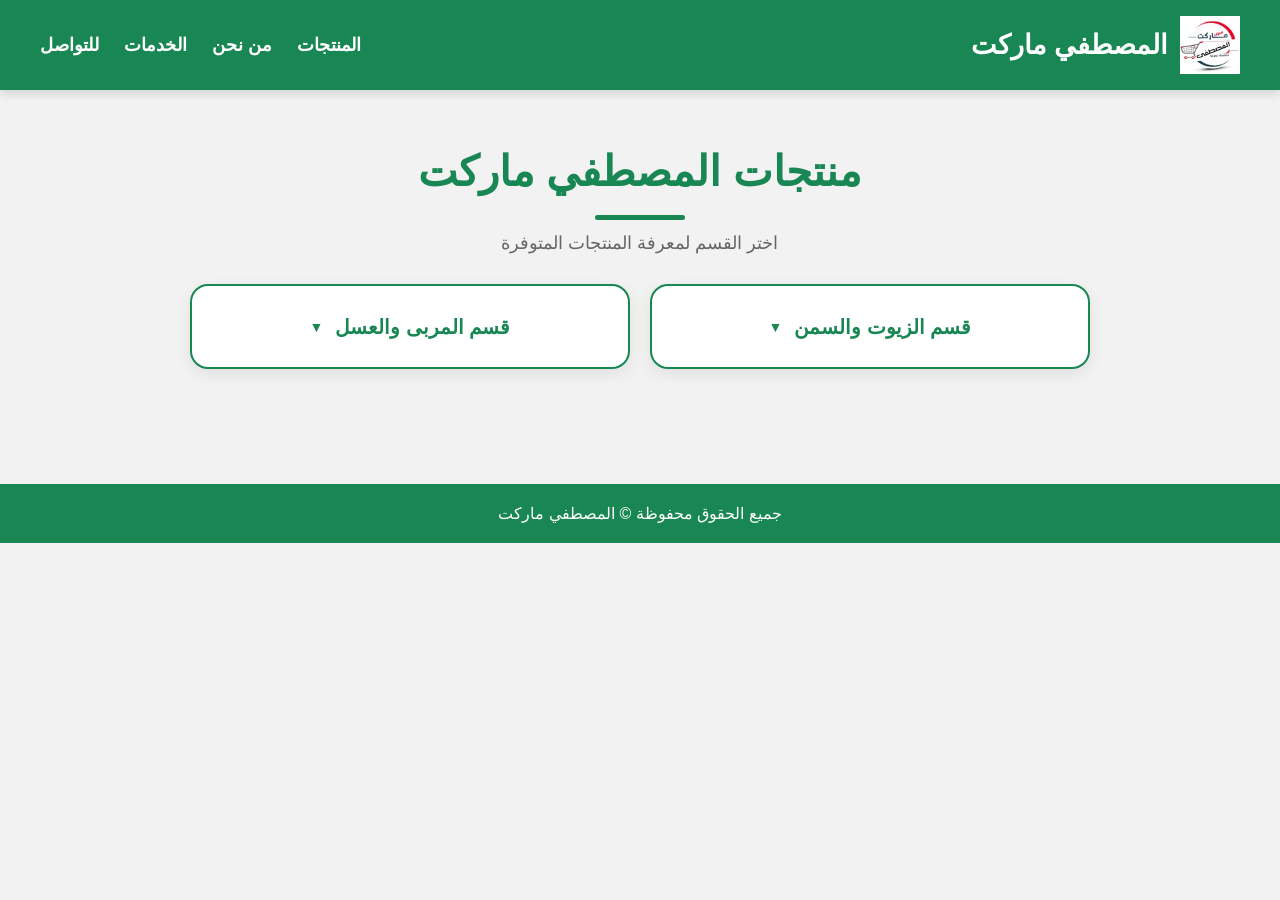
==== commit feb17b17: "Add files via upload" ====
--- a/index.html
+++ b/index.html
@@ -94,14 +94,10 @@
     <div class="categories-container">
 
 
-        <!-- الزيوت والسمن -->
+        <!-- قسم الزيوت والسمن -->
 
         <button class="category-button"
                 onclick="toggleCategory('oils-section', this)">
-
-            <span class="category-icon">
-                🫒
-            </span>
 
             <span class="category-name">
                 قسم الزيوت والسمن
@@ -115,14 +111,10 @@
 
 
 
-        <!-- المربى والعسل -->
+        <!-- قسم المربى والعسل -->
 
         <button class="category-button"
                 onclick="toggleCategory('jams-section', this)">
-
-            <span class="category-icon">
-                🍯
-            </span>
 
             <span class="category-name">
                 قسم المربى والعسل
@@ -148,10 +140,6 @@
 
         <div class="category-title">
 
-            <span>
-                🫒
-            </span>
-
             <h3>
                 قسم الزيوت والسمن
             </h3>
@@ -284,10 +272,6 @@
 
 
         <div class="category-title">
-
-            <span>
-                🍯
-            </span>
 
             <h3>
                 قسم المربى والعسل
@@ -761,7 +745,6 @@
 
 <script>
 
-
 /* =========================
    فتح الأقسام
 ========================= */
@@ -782,8 +765,6 @@
             "category-open"
         );
 
-
-    /* إغلاق كل الأقسام */
 
     document
         .querySelectorAll(
@@ -798,8 +779,6 @@
         });
 
 
-    /* إزالة حالة التفعيل */
-
     document
         .querySelectorAll(
             ".category-button"
@@ -812,8 +791,6 @@
 
         });
 
-
-    /* لو القسم كان مغلقًا افتحه */
 
     if (!alreadyOpen) {
 
--- a/home.css
+++ b/home.css
@@ -262,12 +262,6 @@
 }
 
 
-.category-icon {
-
-    font-size: 30px;
-}
-
-
 .category-arrow {
 
     font-size: 14px;
@@ -346,17 +340,9 @@
 
     align-items: center;
 
-    gap: 10px;
-
     margin-bottom: 25px;
 
     color: #198754;
-}
-
-
-.category-title span {
-
-    font-size: 30px;
 }
 
 
@@ -944,16 +930,13 @@
 
 /* =================================================
    MOBILE
-   نفس تصميم اللابتوب
-   مع منتجين بجانب بعض
+   منتجين بجانب بعض
 ================================================= */
 
 @media screen
        and (max-width: 700px) {
 
 
-    /* HEADER */
-
     header {
 
         padding:
@@ -1005,9 +988,6 @@
     }
 
 
-
-    /* PRODUCTS */
-
     .products-section {
 
         padding:
@@ -1030,9 +1010,6 @@
     }
 
 
-
-    /* CATEGORY BUTTONS */
-
     .categories-container {
 
         grid-template-columns:
@@ -1057,41 +1034,23 @@
     }
 
 
-    .category-icon {
-
-        font-size: 28px;
-    }
-
-
     .category-arrow {
 
         font-size: 13px;
     }
 
 
-
-    /* CATEGORY TITLE */
-
     .category-title {
 
         margin-bottom: 25px;
     }
 
 
-    .category-title span {
-
-        font-size: 28px;
-    }
-
-
     .category-title h3 {
 
         font-size: 26px;
     }
 
-
-
-    /* PRODUCT GRID */
 
     .products-container {
 
@@ -1102,8 +1061,6 @@
     }
 
 
-    /* نفس شكل الكارت */
-
     .product {
 
         padding: 12px;
@@ -1111,8 +1068,6 @@
         border-radius: 18px;
     }
 
-
-    /* نفس أبعاد الصورة */
 
     .product-image {
 
@@ -1185,8 +1140,6 @@
     }
 
 
-    /* SIDE WINDOW */
-
     .side-sidebar {
 
         width: 420px;
@@ -1242,12 +1195,6 @@
     }
 
 
-    .category-icon {
-
-        font-size: 23px;
-    }
-
-
     .category-arrow {
 
         font-size: 10px;
@@ -1257,12 +1204,6 @@
     .category-title h3 {
 
         font-size: 22px;
-    }
-
-
-    .category-title span {
-
-        font-size: 23px;
     }
 
 
